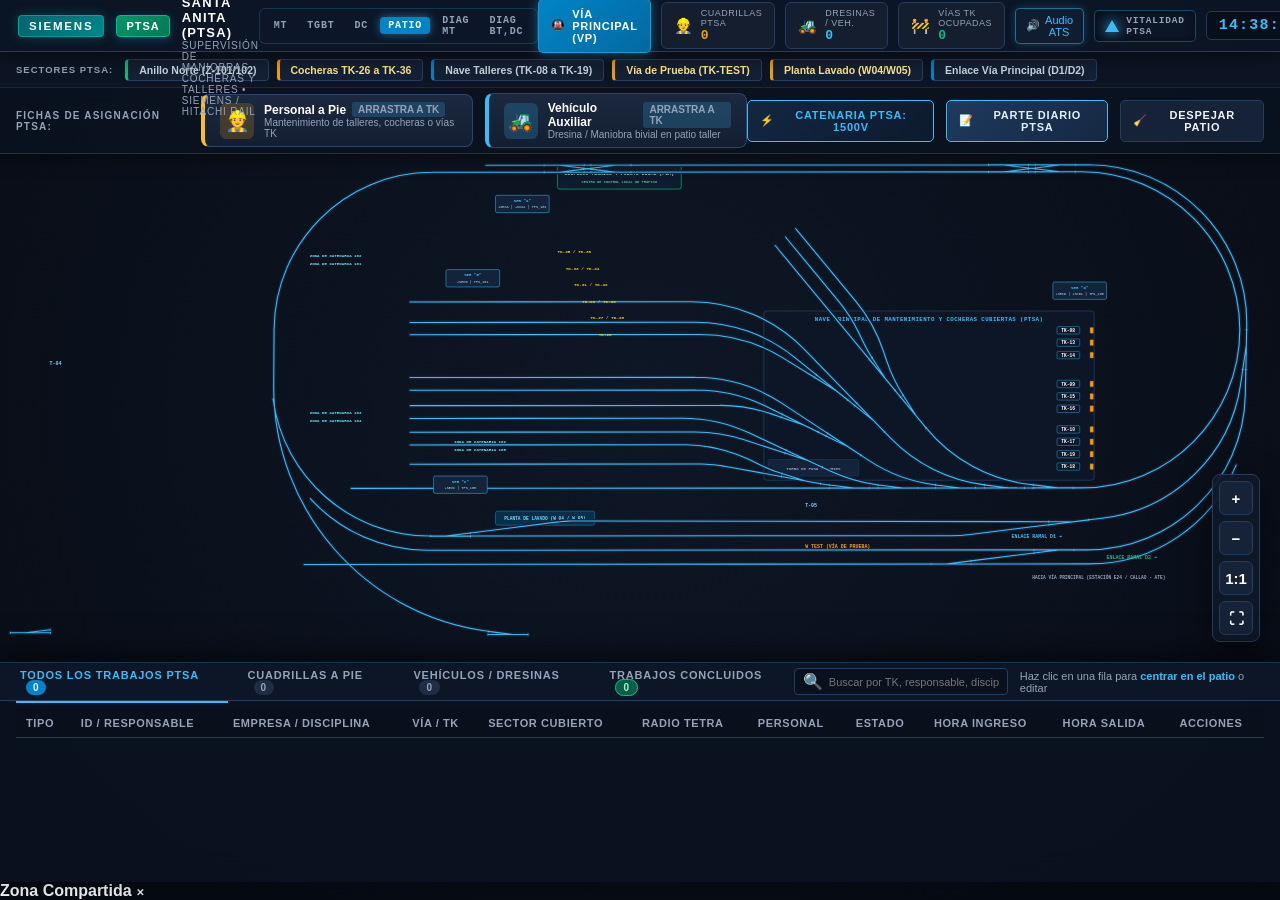
==== Simulador ATS/ptsa.html @ cb7057f7 "Subida inicial del Simulador ATS Línea 2" ====
<!DOCTYPE html>
<html lang="es">
<head>
  <meta charset="UTF-8">
  <meta name="viewport" content="width=device-width, initial-scale=1.0, maximum-scale=1.0, user-scalable=no">
  <title>SIEMENS PCO LÍNEA 2 — Patio Taller Santa Anita (PTSA) | ATS OCIR</title>
  <link rel="stylesheet" href="styles.css?v=20261111_05">
  <link rel="stylesheet" href="ptsa.css?v=20261111_01">
</head>
<body class="ptsa-body">

  <!-- ==========================================================================
       1. CABECERA SIEMENS PCO LÍNEA 2 (PATIO TALLER SANTA ANITA)
       ========================================================================== -->
  <header id="sys-header" class="ptsa-header">
    <div class="brand-section">
      <div class="siemens-brand-badge">SIEMENS</div>
      <div class="brand-badge" style="background: linear-gradient(135deg, #059669 0%, #047857 100%); border-color: #10b981;">PTSA</div>
      <div class="brand-title">
        <h1>PCO LÍNEA 2 — PATIO TALLER SANTA ANITA (PTSA)</h1>
        <span>SUPERVISIÓN DE MANIOBRAS, COCHERAS Y TALLERES • SIEMENS / HITACHI RAIL</span>
      </div>
    </div>

    <!-- Menú de Modos SCADA Siemens (MT, TGBT, DC, PATIO, DIAG) -->
    <div class="siemens-subnav">
      <span class="subnav-btn">MT</span>
      <span class="subnav-btn">TGBT</span>
      <span class="subnav-btn">DC</span>
      <span class="subnav-btn active">PATIO</span>
      <span class="subnav-btn">DIAG MT</span>
      <span class="subnav-btn">DIAG BT,DC</span>
    </div>

    <div class="header-telemetry">
      <!-- Botón de Conmutación hacia Vía Principal -->
      <a href="index.html" class="action-btn btn-switch-vp" title="Ir a la Vía Principal de Línea 2 (E20 Evitamiento ⇄ E24 Mercado Santa Anita)">
        <span>🚇</span> Vía Principal (VP)
      </a>

      <div class="telemetry-card">
        <span class="card-icon">👷</span>
        <div class="card-info">
          <label>Cuadrillas PTSA</label>
          <strong id="counter-crews" style="color:#f59e0b;">0</strong>
        </div>
      </div>

      <div class="telemetry-card">
        <span class="card-icon">🚜</span>
        <div class="card-info">
          <label>Dresinas / Veh.</label>
          <strong id="counter-vehicles" style="color:#38bdf8;">0</strong>
        </div>
      </div>

      <div class="telemetry-card">
        <span class="card-icon">🚧</span>
        <div class="card-info">
          <label>Vías TK Ocupadas</label>
          <strong id="counter-zones" style="color:#10b981;">0</strong>
        </div>
      </div>

      <button class="sound-toggle-btn sound-on" id="btn-sound-toggle" title="Activar/Silenciar efectos sonoros y tonos TETRA ATS">
        <span id="sound-icon">🔊</span> <span id="sound-text">Audio ATS</span>
      </button>

      <!-- Indicador de Vitalidad del Sistema ATS -->
      <div class="system-vitality-badge" title="Indicador de Vitalidad del Sistema ATS (Watchdog RGB activo en tiempo real)">
        <div class="rgb-triangle-beacon"></div>
        <span class="vitality-text">VITALIDAD PTSA</span>
      </div>

      <div id="clock-display">14:38:05</div>

      <!-- Usuario de Operador -->
      <div class="operator-profile-badge">
        <span>👤</span> <strong>Oper_OSCA4</strong>
      </div>
    </div>
  </header>

  <!-- ==========================================================================
       2. BARRA DE NAVEGACIÓN RÁPIDA DE VÍAS TK Y SECTORES DE PTSA
       ========================================================================== -->
  <nav id="station-quicknav" class="ptsa-quicknav">
    <span class="quicknav-title">Sectores PTSA:</span>
    <button class="nav-pill ptsa" data-x="1800" data-y="30" title="Circuito Superior Norte (Zona 101/102)">Anillo Norte (Z-101/102)</button>
    <button class="nav-pill pozo" data-x="1480" data-y="340" title="Haz Exterior Cocheras TK-26 a TK-36">Cocheras TK-26 a TK-36</button>
    <button class="nav-pill station" data-x="2250" data-y="580" title="Nave Principal de Talleres TK-08 a TK-19">Nave Talleres (TK-08 a TK-19)</button>
    <button class="nav-pill pozo" data-x="2000" data-y="940" title="Vía de Prueba (TK-TEST)">Vía de Prueba (TK-TEST)</button>
    <button class="nav-pill pozo" data-x="1400" data-y="880" title="Planta de Lavado y Foso (W 04 / W 05)">Planta Lavado (W04/W05)</button>
    <button class="nav-pill station" data-x="2700" data-y="950" title="Rampas D1 y D2 hacia Vía Principal">Enlace Vía Principal (D1/D2)</button>
  </nav>

  <!-- ==========================================================================
       3. BANDEJA DE FICHAS DE ASIGNACIÓN (DRAG & DROP A VÍAS TK)
       ========================================================================== -->
  <nav id="monopoly-toolbar" class="ptsa-toolbar">
    <div class="toolbar-group">
      <span class="toolbar-label">Fichas de Asignación PTSA:</span>

      <!-- Ficha Pegman Cuadrilla a Pie -->
      <div class="pegman-chip chip-crew" id="chip-crew" draggable="false" ondragstart="return false;" title="¡Arrastra a cualquier vía TK o sector para asignar cuadrilla!">
        <div class="pegman-icon-box">👷</div>
        <div class="pegman-text">
          <strong>Personal a Pie <span class="drag-hint-badge">Arrastra a TK</span></strong>
          <span>Mantenimiento de talleres, cocheras o vías TK</span>
        </div>
      </div>

      <!-- Ficha Pegman Vehículo Auxiliar / Dresina -->
      <div class="pegman-chip chip-vehicle" id="chip-vehicle" draggable="false" ondragstart="return false;" title="¡Arrastra a cualquier vía TK para maniobras de patio!">
        <div class="pegman-icon-box">🚜</div>
        <div class="pegman-text">
          <strong>Vehículo Auxiliar <span class="drag-hint-badge">Arrastra a TK</span></strong>
          <span>Dresina / Maniobra bivial en patio taller</span>
        </div>
      </div>
    </div>

    <div class="toolbar-group">
      <!-- Control de Tensión de Catenaria de Patio (1500V DC) -->
      <button class="action-btn btn-catenary" id="btn-catenary-panel" title="Gestión de Catenaria 1500V DC en Patio Taller (Zonas 101 a 105)">
        <span id="catenary-icon">⚡</span> <span id="catenary-status-text">Catenaria PTSA: 1500V</span>
      </button>

      <button class="action-btn btn-sheet" id="btn-open-daily-sheet" title="Generar Parte Diario oficial PTSA para firma manuscrita de SPCO y Jefe de Patio">
        <span>📝</span> Parte Diario PTSA
      </button>

      <button class="action-btn" id="btn-clear-all" title="Despejar todas las cuadrillas y vehículos en PTSA">
        <span>🧹</span> Despejar Patio
      </button>
    </div>
  </nav>

  <!-- ==========================================================================
       4. ÁREA DE VISUALIZACIÓN: PLANO ESQUEMÁTICO SVG DE PTSA (3100 x 1200)
       GEOMETRÍA EXACTA AS-BUILT DE HITACHI RAIL STS Y SCADA SIEMENS LÍNEA 2
       ========================================================================== -->
  <main id="main-viewport" class="ptsa-viewport">
    <div id="svg-pan-zoom-container">
      <svg id="ptsa-track-svg" viewBox="0 0 3100 1200" preserveAspectRatio="xMidYMid meet">
        <defs>
          <filter id="glow-cyan" x="-20%" y="-20%" width="140%" height="140%">
            <feGaussianBlur stdDeviation="3" result="blur" />
            <feComposite in="SourceGraphic" in2="blur" operator="over" />
          </filter>
          <filter id="glow-amber" x="-20%" y="-20%" width="140%" height="140%">
            <feGaussianBlur stdDeviation="4" result="blur" />
            <feComposite in="SourceGraphic" in2="blur" operator="over" />
          </filter>
          <filter id="glow-emerald" x="-20%" y="-20%" width="140%" height="140%">
            <feGaussianBlur stdDeviation="3.5" result="blur" />
            <feComposite in="SourceGraphic" in2="blur" operator="over" />
          </filter>

          <pattern id="hazard-stripes" width="10" height="10" patternUnits="userSpaceOnUse" patternTransform="rotate(45)">
            <rect width="5" height="10" fill="#facc15" />
            <rect x="5" width="5" height="10" fill="#0f172a" />
          </pattern>

          <linearGradient id="headlight-beam-east" x1="0%" y1="0%" x2="100%" y2="0%">
            <stop offset="0%" stop-color="#ffffff" stop-opacity="0.9" />
            <stop offset="25%" stop-color="#38bdf8" stop-opacity="0.5" />
            <stop offset="100%" stop-color="#38bdf8" stop-opacity="0" />
          </linearGradient>

          <linearGradient id="headlight-beam-west" x1="100%" y1="0%" x2="0%" y2="0%">
            <stop offset="0%" stop-color="#ffffff" stop-opacity="0.9" />
            <stop offset="25%" stop-color="#38bdf8" stop-opacity="0.5" />
            <stop offset="100%" stop-color="#38bdf8" stop-opacity="0" />
          </linearGradient>

          <linearGradient id="veh-glass-polar" x1="0%" y1="0%" x2="100%" y2="100%">
            <stop offset="0%" stop-color="#0284c7" stop-opacity="0.9" />
            <stop offset="40%" stop-color="#38bdf8" stop-opacity="0.8" />
            <stop offset="45%" stop-color="#ffffff" stop-opacity="0.9" />
            <stop offset="55%" stop-color="#0369a1" stop-opacity="0.9" />
            <stop offset="100%" stop-color="#082f49" stop-opacity="0.95" />
          </linearGradient>

          <!-- Filtro de Rayo / Catenaria 1500V DC -->
          <filter id="lightning-arc-glow" x="-50%" y="-150%" width="200%" height="400%">
            <feGaussianBlur in="SourceGraphic" stdDeviation="2" result="blur1" />
            <feGaussianBlur in="SourceGraphic" stdDeviation="5" result="blur2" />
            <feMerge>
              <feMergeNode in="blur2" />
              <feMergeNode in="blur1" />
              <feMergeNode in="SourceGraphic" />
            </feMerge>
          </filter>
        </defs>

        <!-- Fondo Cuadrícula Industrial Siemens -->
        <g id="grid-background" opacity="0.12">
          <line x1="0" y1="200" x2="3100" y2="200" stroke="#334460" stroke-dasharray="4 8" />
          <line x1="0" y1="400" x2="3100" y2="400" stroke="#334460" stroke-dasharray="4 8" />
          <line x1="0" y1="600" x2="3100" y2="600" stroke="#334460" stroke-dasharray="4 8" />
          <line x1="0" y1="800" x2="3100" y2="800" stroke="#334460" stroke-dasharray="4 8" />
          <line x1="0" y1="1000" x2="3100" y2="1000" stroke="#334460" stroke-dasharray="4 8" />
        </g>

        <!-- =====================================================================
             EDIFICIOS Y ESTRUCTURAS CIVILES DEL PATIO TALLER (SIEMENS & HITACHI RAIL)
             ===================================================================== -->
        <g id="buildings-layer">
          <!-- Nave Principal de Talleres y Cocheras Cubiertas (TK-08 a TK-19) -->
          <rect x="1850" y="380" width="800" height="410" fill="#0c1626" stroke="#1e3452" stroke-width="2.5" rx="8" />
          <text x="2250" y="405" fill="#38bdf8" font-size="14" font-weight="900" font-family="monospace" letter-spacing="1px" text-anchor="middle">
            NAVE PRINCIPAL DE MANTENIMIENTO Y COCHERAS CUBIERTAS (PTSA)
          </text>
          <!-- Taller de Bogies y Torno Subterráneo -->
          <rect x="1860" y="740" width="220" height="40" fill="#13233a" stroke="#253f63" stroke-width="1.2" rx="4" />
          <text x="1970" y="765" fill="#94a3b8" font-size="10" font-family="monospace" font-weight="bold" text-anchor="middle">
            TORNO DE FOSO / BOGIES
          </text>

          <!-- Planta de Lavado y Desinfección Exterior (W 04 / W 05) -->
          <rect x="1200" y="865" width="240" height="34" fill="#082f49" stroke="#0284c7" stroke-width="1.5" rx="5" />
          <text x="1320" y="886" fill="#7dd3fc" font-size="11" font-weight="800" font-family="monospace" text-anchor="middle">
            PLANTA DE LAVADO (W 04 / W 05)
          </text>

          <!-- Edificio Administrativo y Puesto Local de Mando (PLM PTSA) -->
          <rect x="1350" y="25" width="300" height="60" fill="#0f1c30" stroke="#059669" stroke-width="2" rx="6" />
          <text x="1500" y="52" fill="#a7f3d0" font-size="12" font-weight="900" font-family="monospace" text-anchor="middle">
            EDIFICIO TÉCNICO Y PUESTO LOCAL (PLM)
          </text>
          <text x="1500" y="70" fill="#6ee7b7" font-size="9" font-family="monospace" text-anchor="middle">
            CENTRO DE CONTROL LOCAL DE TRÁFICO
          </text>
        </g>

        <!-- Capa de Franjas y Selección de Trabajos en PTSA -->
        <g id="work-span-layer"></g>
        <g id="drag-selection-layer"></g>
        <g id="ripples-layer"></g>

        <!-- Capa de Hitboxes de Vías TK y Tramos -->
        <g id="track-zones-layer"></g>

        <!-- Capa Interactiva de Catenaria 1500V DC de Patio Taller -->
        <g id="catenary-layer"></g>

        <!-- =====================================================================
             TRAZADO VECTORIAL EXACTO DE VÍAS DE PTSA (277 SUBPATHS DE HITACHI RAIL STS)
             ===================================================================== -->
        <g id="infrastructure-layer">
          <!-- Vías en balasto (Base oscura) -->
          <path d="M 1176.7 27.3 L 2636.6 26.3 M 2636.6 26.2 C 2739.6 26.1, 2838.2 67.5, 2910.2 141.0 C 2982.3 214.6, 3021.7 314.0, 3019.5 416.9 M 3019.5 416.9 L 3019.3 425.6 M 2008.5 801.7 C 2001.4 800.8, 1994.4 799.7, 1987.5 798.5 M 1987.5 798.5 L 1758.3 756.9 L 1748.6 755.3 L 1738.9 753.9 L 1729.1 752.8 L 1719.3 751.9 L 1709.5 751.3 L 1699.7 750.9 L 1689.8 750.8 L 993.4 751.3 M 1893.9 773.9 C 1875.4 768.2, 1857.4 761.0, 1840.0 752.5 M 1840.0 752.5 L 1820.7 743.0 L 1811.9 738.9 L 1803.1 734.9 L 1794.1 731.3 L 1785.1 727.8 L 1775.9 724.5 L 1766.7 721.5 L 1757.4 718.7 L 1748.1 716.2 L 1738.7 713.9 L 1729.2 711.8 L 1719.7 710.0 L 1710.1 708.5 L 1700.5 707.1 L 1690.9 706.0 L 1681.2 705.2 L 1671.6 704.6 L 1661.9 704.2 L 1652.2 704.1 L 993.3 704.6 M 1901.0 724.4 L 1802.4 692.2 M 1683.2 673.2 C 1723.7 673.2, 1764.0 679.6, 1802.5 692.2 M 1683.2 673.2 L 993.3 673.7 M 2126.7 801.5 C 2086.4 796.5, 2047.3 785.2, 2010.6 767.9 M 2010.6 767.9 L 1816.5 676.4 M 1653.1 639.8 C 1709.6 639.8, 1765.5 652.3, 1816.6 676.4 M 1653.0 639.9 L 993.3 640.4 M 1891.6 637.5 L 1869.9 630.0 M 1744.6 608.9 C 1787.3 608.9, 1829.7 616.0, 1870.0 630.0 M 1744.5 609.0 L 993.3 609.5 M 2000.5 682.8 L 1854.9 611.1 M 1685.6 571.7 C 1744.4 571.7, 1802.3 585.2, 1855.0 611.1 M 1685.6 571.8 L 993.3 572.3 M 2266.2 801.5 C 2207.9 794.2, 2152.1 773.7, 2103.0 741.4 M 2103.0 741.4 L 1894.1 603.9 M 1683.5 540.9 C 1758.4 540.9, 1831.6 562.8, 1894.1 603.9 M 1683.5 541.0 L 993.2 541.5 M 1973.1 541.2 L 1896.0 493.8 M 1695.4 437.1 C 1766.3 437.0, 1835.7 456.7, 1896.1 493.8 M 1695.3 437.1 L 993.2 437.6 M 2069.7 609.0 L 1922.9 491.4 M 1683.4 407.3 C 1770.4 407.3, 1855.0 436.9, 1922.9 491.4 M 1683.3 407.4 L 993.2 407.9 M 2384.4 801.4 C 2297.9 790.6, 2217.7 750.7, 2157.1 688.2 M 2157.0 688.3 L 1948.7 473.9 M 1674.0 357.8 C 1777.5 357.8, 1876.6 399.6, 1948.8 473.9 M 1674.0 357.9 L 993.1 358.4 M 2502.5 801.3 L 2491.1 799.8 M 2491.1 799.9 C 2394.2 787.8, 2305.6 739.2, 2243.4 663.9 M 2243.4 664.0 L 1877.5 221.6 M 2111.9 493.3 C 2103.7 480.5, 2096.3 467.1, 2089.7 453.3 M 2089.7 453.3 L 2080.5 434.1 M 2030.4 355.6 C 2050.3 379.6, 2067.1 406.0, 2080.6 434.1 M 2030.3 355.6 L 1902.4 201.0 M 2187.2 584.4 C 2170.4 557.9, 2156.8 529.3, 2146.9 499.4 M 2146.9 499.5 L 2140.2 479.3 M 2071.9 355.8 C 2102.2 392.4, 2125.3 434.3, 2140.2 479.3 M 2071.8 355.8 L 1927.0 180.6 M 3009.9 521.9 L 3004.7 557.1 M 3004.8 557.2 C 2979.8 727.7, 2844.0 860.5, 2672.9 881.6 M 2672.9 881.6 L 2349.5 921.5 M 2349.5 921.5 C 2334.0 923.4, 2318.5 924.4, 2302.9 924.4 M 2302.9 924.4 L 1040.9 925.3 M 1040.9 925.3 C 849.0 925.4, 686.7 783.5, 661.3 593.3 M 661.3 593.4 L 661.2 592.8 M 2993.9 753.4 C 2935.5 897.9, 2795.2 992.6, 2639.4 992.7 M 2639.4 992.7 L 736.6 994.1 M 1414.4 36.7 L 1431.6 34.5 M 1414.4 34.5 L 1431.6 36.7 M 2490.5 33.8 L 2507.7 35.9 M 2490.5 35.9 L 2507.7 33.8 M 2504.5 966.2 L 2351.7 985.5 M 2540.1 890.5 L 1395.3 888.7 L 1385.6 888.8 L 1376.0 889.1 L 1366.2 889.7 L 1356.6 890.6 L 1347.0 891.6 L 1139.1 917.8 M 3019.3 425.6 L 3016.0 584.0 M 3016.0 584.0 C 3011.7 792.1, 2841.8 958.6, 2633.7 958.7 M 2633.7 958.7 L 1035.0 959.9 M 1035.0 959.9 C 927.2 959.9, 824.3 914.5, 751.7 834.7 M 2599.0 808.7 L 850.4 809.9 M 3019.3 425.6 L 3017.3 522.5 M 3016.0 522.5 L 3018.6 522.6 M 3018.0 425.6 L 3020.6 425.6 M 3018.5 462.6 L 3009.9 521.9 M 3008.6 521.7 L 3011.1 522.1 M 1182.3 1155.9 C 883.9 1117.6, 661.0 862.5, 662.9 561.6 M 662.9 561.7 L 663.8 424.7 M 663.8 424.6 C 665.1 214.3, 835.9 44.5, 1046.2 44.4 M 1046.1 44.4 L 2619.7 43.2 M 2619.8 43.2 C 2831.1 43.0, 3002.6 214.3, 3002.7 425.6 M 3002.7 425.6 C 3002.9 637.0, 2831.7 808.5, 2620.3 808.6 M 2620.2 808.6 L 2599.0 808.7 M 1176.7 27.3 L 2636.6 26.3 M 2636.6 26.2 C 2739.6 26.1, 2838.2 67.5, 2910.2 141.0 C 2982.3 214.6, 3021.7 314.0, 3019.5 416.9 M 3019.5 416.9 L 3019.3 425.6 M 2008.5 801.7 C 2001.4 800.8, 1994.4 799.7, 1987.5 798.5 M 1987.5 798.5 L 1758.3 756.9 L 1748.6 755.3 L 1738.9 753.9 L 1729.1 752.8 L 1719.3 751.9 L 1709.5 751.3 L 1699.7 750.9 L 1689.8 750.8 L 993.4 751.3 M 1893.9 773.9 C 1875.4 768.2, 1857.4 761.0, 1840.0 752.5 M 1840.0 752.5 L 1820.7 743.0 L 1811.9 738.9 L 1803.1 734.9 L 1794.1 731.3 L 1785.1 727.8 L 1775.9 724.5 L 1766.7 721.5 L 1757.4 718.7 L 1748.1 716.2 L 1738.7 713.9 L 1729.2 711.8 L 1719.7 710.0 L 1710.1 708.5 L 1700.5 707.1 L 1690.9 706.0 L 1681.2 705.2 L 1671.6 704.6 L 1661.9 704.2 L 1652.2 704.1 L 993.3 704.6 M 1901.0 724.4 L 1802.4 692.2 M 1683.2 673.2 C 1723.7 673.2, 1764.0 679.6, 1802.5 692.2 M 1683.2 673.2 L 993.3 673.7 M 2126.7 801.5 C 2086.4 796.5, 2047.3 785.2, 2010.6 767.9 M 2010.6 767.9 L 1816.5 676.4 M 1653.1 639.8 C 1709.6 639.8, 1765.5 652.3, 1816.6 676.4 M 1653.0 639.9 L 993.3 640.4 M 1891.6 637.5 L 1869.9 630.0 M 1744.6 608.9 C 1787.3 608.9, 1829.7 616.0, 1870.0 630.0 M 1744.5 609.0 L 993.3 609.5 M 2000.5 682.8 L 1854.9 611.1 M 1685.6 571.7 C 1744.4 571.7, 1802.3 585.2, 1855.0 611.1 M 1685.6 571.8 L 993.3 572.3 M 2266.2 801.5 C 2207.9 794.2, 2152.1 773.7, 2103.0 741.4 M 2103.0 741.4 L 1894.1 603.9 M 1683.5 540.9 C 1758.4 540.9, 1831.6 562.8, 1894.1 603.9 M 1683.5 541.0 L 993.2 541.5 M 1973.1 541.2 L 1896.0 493.8 M 1695.4 437.1 C 1766.3 437.0, 1835.7 456.7, 1896.1 493.8 M 1695.3 437.1 L 993.2 437.6 M 2069.7 609.0 L 1922.9 491.4 M 1683.4 407.3 C 1770.4 407.3, 1855.0 436.9, 1922.9 491.4 M 1683.3 407.4 L 993.2 407.9 M 2384.4 801.4 C 2297.9 790.6, 2217.7 750.7, 2157.1 688.2 M 2157.0 688.3 L 1948.7 473.9 M 1674.0 357.8 C 1777.5 357.8, 1876.6 399.6, 1948.8 473.9 M 1674.0 357.9 L 993.1 358.4 M 2502.5 801.3 L 2491.1 799.8 M 2491.1 799.9 C 2394.2 787.8, 2305.6 739.2, 2243.4 663.9 M 2243.4 664.0 L 1877.5 221.6 M 2111.9 493.3 C 2103.7 480.5, 2096.3 467.1, 2089.7 453.3 M 2089.7 453.3 L 2080.5 434.1 M 2030.4 355.6 C 2050.3 379.6, 2067.1 406.0, 2080.6 434.1 M 2030.3 355.6 L 1902.4 201.0 M 2187.2 584.4 C 2170.4 557.9, 2156.8 529.3, 2146.9 499.4 M 2146.9 499.5 L 2140.2 479.3 M 2071.9 355.8 C 2102.2 392.4, 2125.3 434.3, 2140.2 479.3 M 2071.8 355.8 L 1927.0 180.6 M 3009.9 521.9 L 3004.7 557.1 M 3004.8 557.2 C 2979.8 727.7, 2844.0 860.5, 2672.9 881.6 M 2672.9 881.6 L 2349.5 921.5 M 2349.5 921.5 C 2334.0 923.4, 2318.5 924.4, 2302.9 924.4 M 2302.9 924.4 L 1040.9 925.3 M 1040.9 925.3 C 849.0 925.4, 686.7 783.5, 661.3 593.3 M 661.3 593.4 L 661.2 592.8 M 2993.9 753.4 C 2935.5 897.9, 2795.2 992.6, 2639.4 992.7 M 2639.4 992.7 L 736.6 994.1 M 1414.4 36.7 L 1431.6 34.5 M 1414.4 34.5 L 1431.6 36.7 M 2490.5 33.8 L 2507.7 35.9 M 2490.5 35.9 L 2507.7 33.8 M 2504.5 966.2 L 2351.7 985.5 M 2540.1 890.5 L 1395.3 888.7 L 1385.6 888.8 L 1376.0 889.1 L 1366.2 889.7 L 1356.6 890.6 L 1347.0 891.6 L 1139.1 917.8 M 3019.3 425.6 L 3016.0 584.0 M 3016.0 584.0 C 3011.7 792.1, 2841.8 958.6, 2633.7 958.7 M 2633.7 958.7 L 1035.0 959.9 M 1035.0 959.9 C 927.2 959.9, 824.3 914.5, 751.7 834.7 M 2599.0 808.7 L 850.4 809.9 M 1317.9 44.2 L 1414.8 44.1 M 1414.8 42.9 L 1414.8 45.4 M 1317.9 42.9 L 1317.9 45.5 M 1354.9 44.2 L 1414.4 36.7 M 1414.2 35.4 L 1414.5 38.0 M 2394.0 43.4 L 2490.9 43.4 M 2490.9 42.1 L 2490.9 44.6 M 2394.0 42.2 L 2394.0 44.7 M 2431.1 43.4 L 2490.5 35.9 M 2490.3 34.7 L 2490.6 37.2 M 2255.2 993.0 L 2352.2 992.9 M 2352.2 991.6 L 2352.2 994.2 M 2255.2 991.7 L 2255.2 994.2 M 2292.3 992.9 L 2351.7 985.5 M 2351.5 984.2 L 2351.8 986.7 M 2601.0 958.7 L 2504.1 958.8 M 2504.1 960.1 L 2504.1 957.5 M 2601.0 960.0 L 2601.0 957.5 M 2564.0 958.8 L 2504.5 966.2 M 2504.7 967.5 L 2504.4 965.0 M 2599.0 808.7 L 2502.0 808.7 M 2502.0 807.5 L 2502.0 810.0 M 2599.0 807.3 L 2599.0 809.9 M 2561.9 808.7 L 2502.5 801.3 M 2502.7 800.0 L 2502.3 802.5 M 2480.8 808.7 L 2383.8 808.8 M 2383.8 807.5 L 2383.8 810.1 M 2480.8 807.5 L 2480.8 810.0 M 2443.7 808.8 L 2384.3 801.4 M 2384.5 800.1 L 2384.1 802.7 M 2362.6 808.8 L 2265.7 808.9 M 2265.6 807.6 L 2265.7 810.2 M 2362.6 807.5 L 2362.6 810.1 M 2325.5 808.8 L 2266.1 801.5 M 2266.3 800.2 L 2265.9 802.7 M 2223.2 808.9 L 2126.2 809.0 M 2126.2 807.7 L 2126.2 810.3 M 2223.2 807.6 L 2223.2 810.2 M 2186.1 809.0 L 2126.7 801.6 M 2126.8 800.3 L 2126.5 802.8 M 2105.0 809.0 L 2008.0 809.1 M 2008.0 807.8 L 2008.0 810.3 M 2105.0 807.7 L 2105.0 810.3 M 2067.9 809.0 L 2008.5 801.6 M 2008.6 800.4 L 2008.3 802.9 M 1987.5 798.5 L 1892.1 781.2 M 1892.3 779.9 L 1891.8 782.4 M 1987.7 797.2 L 1987.2 799.7 M 1951.0 791.9 L 1893.8 773.9 M 1894.2 772.7 L 1893.5 775.2 M 2167.7 572.5 L 2105.9 497.8 M 2106.9 497.0 L 2105.0 498.6 M 2168.7 571.7 L 2166.7 573.3 M 2144.1 543.9 L 2111.9 493.4 M 2113.0 492.7 L 2110.8 494.1 M 2243.0 663.6 L 2181.2 588.9 M 2182.2 588.0 L 2180.3 589.7 M 2244.0 662.7 L 2242.0 664.4 M 2219.4 635.0 L 2187.3 584.5 M 2188.4 583.8 L 2186.2 585.2 M 2604.2 43.3 L 2507.3 43.4 M 2507.3 42.1 L 2507.3 44.6 M 2604.2 42.0 L 2604.2 44.6 M 2567.1 43.3 L 2507.7 35.9 M 2507.9 34.7 L 2507.6 37.2 M 1528.1 44.1 L 1431.1 44.1 M 1431.1 42.9 L 1431.1 45.4 M 1528.1 42.8 L 1528.1 45.3 M 1491.0 44.1 L 1431.6 36.7 M 1431.8 35.4 L 1431.4 38.0 M 2053.1 595.7 L 1977.4 535.1 M 1976.6 536.1 L 1978.2 534.2 M 2052.3 596.7 L 2053.9 594.7 M 2024.1 572.6 L 1973.1 541.2 M 1972.5 542.3 L 1973.8 540.1 M 2142.2 673.1 L 2074.7 603.5 M 2073.8 604.4 L 2075.6 602.6 M 2141.3 673.9 L 2143.1 672.2 M 2116.4 646.5 L 2069.7 609.0 M 2068.9 610.0 L 2070.5 608.0 M 1981.4 673.5 L 1894.4 630.6 M 1893.9 631.8 L 1895.0 629.5 M 1980.9 674.6 L 1982.0 672.3 M 1948.2 657.1 L 1891.6 637.5 M 1891.2 638.7 L 1892.0 636.3 M 2085.2 729.7 L 2004.2 676.4 M 2003.5 677.4 L 2004.9 675.3 M 2084.4 730.7 L 2085.9 728.6 M 2054.2 709.3 L 2000.5 682.8 M 1999.9 684.0 L 2001.0 681.7 M 1991.4 758.9 L 1903.7 717.5 M 1903.2 718.7 L 1904.3 716.4 M 1990.9 760.0 L 1992.0 757.7 M 1957.9 743.1 L 1901.0 724.4 M 1900.6 725.7 L 1901.4 723.2 M 25.0 1159.4 L 122.0 1159.7 M 122.0 1158.5 L 122.0 1161.0 M 25.0 1158.2 L 25.0 1160.7 M 62.1 1159.5 L 121.5 1152.3 M 121.4 1151.1 L 121.7 1153.6 M 2636.8 886.1 L 2540.6 897.9 M 2540.4 896.7 L 2540.7 899.2 M 2636.6 884.8 L 2637.0 887.3 M 2600.0 890.6 L 2540.1 890.5 M 2540.1 889.2 L 2540.1 891.8 M 1278.8 1163.6 L 1181.8 1163.6 M 1181.8 1162.4 L 1181.8 1164.9 M 1278.8 1162.3 L 1278.8 1164.8 M 1241.7 1163.6 L 1182.3 1156.2 M 1182.4 1154.9 L 1182.1 1157.4 M 1042.6 925.2 L 1139.5 925.5 M 1139.5 924.2 L 1139.5 926.7 M 1042.6 923.9 L 1042.6 926.4 M 1079.6 925.3 L 1139.1 918.0 M 1139.0 916.8 L 1139.3 919.3 M 2394.0 26.4 L 2490.9 26.4 M 2490.9 27.6 L 2490.9 25.1 M 2394.0 27.7 L 2394.0 25.1 M 2431.1 26.4 L 2490.5 33.8 M 2490.3 35.0 L 2490.6 32.5 M 2604.2 26.3 L 2507.3 26.3 M 2507.3 27.6 L 2507.3 25.1 M 2604.2 27.5 L 2604.2 25.0 M 2567.1 26.3 L 2507.7 33.8 M 2507.9 35.0 L 2507.6 32.5 M 1317.9 27.2 L 1414.8 27.2 M 1414.8 28.4 L 1414.8 25.8 M 1317.9 28.5 L 1317.8 26.0 M 1354.9 27.2 L 1414.4 34.5 M 1414.2 35.8 L 1414.5 33.3 M 1528.1 27.0 L 1431.1 27.1 M 1431.1 28.4 L 1431.1 25.8 M 1528.1 28.3 L 1528.1 25.8 M 1491.0 27.1 L 1431.6 34.5 M 1431.8 35.8 L 1431.4 33.3" fill="none" stroke="#162238" stroke-width="9" stroke-linecap="round" stroke-linejoin="round" />
          <!-- Riel de rodadura iluminado (Acero / Azul técnico ATS) -->
          <path d="M 1176.7 27.3 L 2636.6 26.3 M 2636.6 26.2 C 2739.6 26.1, 2838.2 67.5, 2910.2 141.0 C 2982.3 214.6, 3021.7 314.0, 3019.5 416.9 M 3019.5 416.9 L 3019.3 425.6 M 2008.5 801.7 C 2001.4 800.8, 1994.4 799.7, 1987.5 798.5 M 1987.5 798.5 L 1758.3 756.9 L 1748.6 755.3 L 1738.9 753.9 L 1729.1 752.8 L 1719.3 751.9 L 1709.5 751.3 L 1699.7 750.9 L 1689.8 750.8 L 993.4 751.3 M 1893.9 773.9 C 1875.4 768.2, 1857.4 761.0, 1840.0 752.5 M 1840.0 752.5 L 1820.7 743.0 L 1811.9 738.9 L 1803.1 734.9 L 1794.1 731.3 L 1785.1 727.8 L 1775.9 724.5 L 1766.7 721.5 L 1757.4 718.7 L 1748.1 716.2 L 1738.7 713.9 L 1729.2 711.8 L 1719.7 710.0 L 1710.1 708.5 L 1700.5 707.1 L 1690.9 706.0 L 1681.2 705.2 L 1671.6 704.6 L 1661.9 704.2 L 1652.2 704.1 L 993.3 704.6 M 1901.0 724.4 L 1802.4 692.2 M 1683.2 673.2 C 1723.7 673.2, 1764.0 679.6, 1802.5 692.2 M 1683.2 673.2 L 993.3 673.7 M 2126.7 801.5 C 2086.4 796.5, 2047.3 785.2, 2010.6 767.9 M 2010.6 767.9 L 1816.5 676.4 M 1653.1 639.8 C 1709.6 639.8, 1765.5 652.3, 1816.6 676.4 M 1653.0 639.9 L 993.3 640.4 M 1891.6 637.5 L 1869.9 630.0 M 1744.6 608.9 C 1787.3 608.9, 1829.7 616.0, 1870.0 630.0 M 1744.5 609.0 L 993.3 609.5 M 2000.5 682.8 L 1854.9 611.1 M 1685.6 571.7 C 1744.4 571.7, 1802.3 585.2, 1855.0 611.1 M 1685.6 571.8 L 993.3 572.3 M 2266.2 801.5 C 2207.9 794.2, 2152.1 773.7, 2103.0 741.4 M 2103.0 741.4 L 1894.1 603.9 M 1683.5 540.9 C 1758.4 540.9, 1831.6 562.8, 1894.1 603.9 M 1683.5 541.0 L 993.2 541.5 M 1973.1 541.2 L 1896.0 493.8 M 1695.4 437.1 C 1766.3 437.0, 1835.7 456.7, 1896.1 493.8 M 1695.3 437.1 L 993.2 437.6 M 2069.7 609.0 L 1922.9 491.4 M 1683.4 407.3 C 1770.4 407.3, 1855.0 436.9, 1922.9 491.4 M 1683.3 407.4 L 993.2 407.9 M 2384.4 801.4 C 2297.9 790.6, 2217.7 750.7, 2157.1 688.2 M 2157.0 688.3 L 1948.7 473.9 M 1674.0 357.8 C 1777.5 357.8, 1876.6 399.6, 1948.8 473.9 M 1674.0 357.9 L 993.1 358.4 M 2502.5 801.3 L 2491.1 799.8 M 2491.1 799.9 C 2394.2 787.8, 2305.6 739.2, 2243.4 663.9 M 2243.4 664.0 L 1877.5 221.6 M 2111.9 493.3 C 2103.7 480.5, 2096.3 467.1, 2089.7 453.3 M 2089.7 453.3 L 2080.5 434.1 M 2030.4 355.6 C 2050.3 379.6, 2067.1 406.0, 2080.6 434.1 M 2030.3 355.6 L 1902.4 201.0 M 2187.2 584.4 C 2170.4 557.9, 2156.8 529.3, 2146.9 499.4 M 2146.9 499.5 L 2140.2 479.3 M 2071.9 355.8 C 2102.2 392.4, 2125.3 434.3, 2140.2 479.3 M 2071.8 355.8 L 1927.0 180.6 M 3009.9 521.9 L 3004.7 557.1 M 3004.8 557.2 C 2979.8 727.7, 2844.0 860.5, 2672.9 881.6 M 2672.9 881.6 L 2349.5 921.5 M 2349.5 921.5 C 2334.0 923.4, 2318.5 924.4, 2302.9 924.4 M 2302.9 924.4 L 1040.9 925.3 M 1040.9 925.3 C 849.0 925.4, 686.7 783.5, 661.3 593.3 M 661.3 593.4 L 661.2 592.8 M 2993.9 753.4 C 2935.5 897.9, 2795.2 992.6, 2639.4 992.7 M 2639.4 992.7 L 736.6 994.1 M 1414.4 36.7 L 1431.6 34.5 M 1414.4 34.5 L 1431.6 36.7 M 2490.5 33.8 L 2507.7 35.9 M 2490.5 35.9 L 2507.7 33.8 M 2504.5 966.2 L 2351.7 985.5 M 2540.1 890.5 L 1395.3 888.7 L 1385.6 888.8 L 1376.0 889.1 L 1366.2 889.7 L 1356.6 890.6 L 1347.0 891.6 L 1139.1 917.8 M 3019.3 425.6 L 3016.0 584.0 M 3016.0 584.0 C 3011.7 792.1, 2841.8 958.6, 2633.7 958.7 M 2633.7 958.7 L 1035.0 959.9 M 1035.0 959.9 C 927.2 959.9, 824.3 914.5, 751.7 834.7 M 2599.0 808.7 L 850.4 809.9 M 3019.3 425.6 L 3017.3 522.5 M 3016.0 522.5 L 3018.6 522.6 M 3018.0 425.6 L 3020.6 425.6 M 3018.5 462.6 L 3009.9 521.9 M 3008.6 521.7 L 3011.1 522.1 M 1182.3 1155.9 C 883.9 1117.6, 661.0 862.5, 662.9 561.6 M 662.9 561.7 L 663.8 424.7 M 663.8 424.6 C 665.1 214.3, 835.9 44.5, 1046.2 44.4 M 1046.1 44.4 L 2619.7 43.2 M 2619.8 43.2 C 2831.1 43.0, 3002.6 214.3, 3002.7 425.6 M 3002.7 425.6 C 3002.9 637.0, 2831.7 808.5, 2620.3 808.6 M 2620.2 808.6 L 2599.0 808.7 M 1176.7 27.3 L 2636.6 26.3 M 2636.6 26.2 C 2739.6 26.1, 2838.2 67.5, 2910.2 141.0 C 2982.3 214.6, 3021.7 314.0, 3019.5 416.9 M 3019.5 416.9 L 3019.3 425.6 M 2008.5 801.7 C 2001.4 800.8, 1994.4 799.7, 1987.5 798.5 M 1987.5 798.5 L 1758.3 756.9 L 1748.6 755.3 L 1738.9 753.9 L 1729.1 752.8 L 1719.3 751.9 L 1709.5 751.3 L 1699.7 750.9 L 1689.8 750.8 L 993.4 751.3 M 1893.9 773.9 C 1875.4 768.2, 1857.4 761.0, 1840.0 752.5 M 1840.0 752.5 L 1820.7 743.0 L 1811.9 738.9 L 1803.1 734.9 L 1794.1 731.3 L 1785.1 727.8 L 1775.9 724.5 L 1766.7 721.5 L 1757.4 718.7 L 1748.1 716.2 L 1738.7 713.9 L 1729.2 711.8 L 1719.7 710.0 L 1710.1 708.5 L 1700.5 707.1 L 1690.9 706.0 L 1681.2 705.2 L 1671.6 704.6 L 1661.9 704.2 L 1652.2 704.1 L 993.3 704.6 M 1901.0 724.4 L 1802.4 692.2 M 1683.2 673.2 C 1723.7 673.2, 1764.0 679.6, 1802.5 692.2 M 1683.2 673.2 L 993.3 673.7 M 2126.7 801.5 C 2086.4 796.5, 2047.3 785.2, 2010.6 767.9 M 2010.6 767.9 L 1816.5 676.4 M 1653.1 639.8 C 1709.6 639.8, 1765.5 652.3, 1816.6 676.4 M 1653.0 639.9 L 993.3 640.4 M 1891.6 637.5 L 1869.9 630.0 M 1744.6 608.9 C 1787.3 608.9, 1829.7 616.0, 1870.0 630.0 M 1744.5 609.0 L 993.3 609.5 M 2000.5 682.8 L 1854.9 611.1 M 1685.6 571.7 C 1744.4 571.7, 1802.3 585.2, 1855.0 611.1 M 1685.6 571.8 L 993.3 572.3 M 2266.2 801.5 C 2207.9 794.2, 2152.1 773.7, 2103.0 741.4 M 2103.0 741.4 L 1894.1 603.9 M 1683.5 540.9 C 1758.4 540.9, 1831.6 562.8, 1894.1 603.9 M 1683.5 541.0 L 993.2 541.5 M 1973.1 541.2 L 1896.0 493.8 M 1695.4 437.1 C 1766.3 437.0, 1835.7 456.7, 1896.1 493.8 M 1695.3 437.1 L 993.2 437.6 M 2069.7 609.0 L 1922.9 491.4 M 1683.4 407.3 C 1770.4 407.3, 1855.0 436.9, 1922.9 491.4 M 1683.3 407.4 L 993.2 407.9 M 2384.4 801.4 C 2297.9 790.6, 2217.7 750.7, 2157.1 688.2 M 2157.0 688.3 L 1948.7 473.9 M 1674.0 357.8 C 1777.5 357.8, 1876.6 399.6, 1948.8 473.9 M 1674.0 357.9 L 993.1 358.4 M 2502.5 801.3 L 2491.1 799.8 M 2491.1 799.9 C 2394.2 787.8, 2305.6 739.2, 2243.4 663.9 M 2243.4 664.0 L 1877.5 221.6 M 2111.9 493.3 C 2103.7 480.5, 2096.3 467.1, 2089.7 453.3 M 2089.7 453.3 L 2080.5 434.1 M 2030.4 355.6 C 2050.3 379.6, 2067.1 406.0, 2080.6 434.1 M 2030.3 355.6 L 1902.4 201.0 M 2187.2 584.4 C 2170.4 557.9, 2156.8 529.3, 2146.9 499.4 M 2146.9 499.5 L 2140.2 479.3 M 2071.9 355.8 C 2102.2 392.4, 2125.3 434.3, 2140.2 479.3 M 2071.8 355.8 L 1927.0 180.6 M 3009.9 521.9 L 3004.7 557.1 M 3004.8 557.2 C 2979.8 727.7, 2844.0 860.5, 2672.9 881.6 M 2672.9 881.6 L 2349.5 921.5 M 2349.5 921.5 C 2334.0 923.4, 2318.5 924.4, 2302.9 924.4 M 2302.9 924.4 L 1040.9 925.3 M 1040.9 925.3 C 849.0 925.4, 686.7 783.5, 661.3 593.3 M 661.3 593.4 L 661.2 592.8 M 2993.9 753.4 C 2935.5 897.9, 2795.2 992.6, 2639.4 992.7 M 2639.4 992.7 L 736.6 994.1 M 1414.4 36.7 L 1431.6 34.5 M 1414.4 34.5 L 1431.6 36.7 M 2490.5 33.8 L 2507.7 35.9 M 2490.5 35.9 L 2507.7 33.8 M 2504.5 966.2 L 2351.7 985.5 M 2540.1 890.5 L 1395.3 888.7 L 1385.6 888.8 L 1376.0 889.1 L 1366.2 889.7 L 1356.6 890.6 L 1347.0 891.6 L 1139.1 917.8 M 3019.3 425.6 L 3016.0 584.0 M 3016.0 584.0 C 3011.7 792.1, 2841.8 958.6, 2633.7 958.7 M 2633.7 958.7 L 1035.0 959.9 M 1035.0 959.9 C 927.2 959.9, 824.3 914.5, 751.7 834.7 M 2599.0 808.7 L 850.4 809.9 M 1317.9 44.2 L 1414.8 44.1 M 1414.8 42.9 L 1414.8 45.4 M 1317.9 42.9 L 1317.9 45.5 M 1354.9 44.2 L 1414.4 36.7 M 1414.2 35.4 L 1414.5 38.0 M 2394.0 43.4 L 2490.9 43.4 M 2490.9 42.1 L 2490.9 44.6 M 2394.0 42.2 L 2394.0 44.7 M 2431.1 43.4 L 2490.5 35.9 M 2490.3 34.7 L 2490.6 37.2 M 2255.2 993.0 L 2352.2 992.9 M 2352.2 991.6 L 2352.2 994.2 M 2255.2 991.7 L 2255.2 994.2 M 2292.3 992.9 L 2351.7 985.5 M 2351.5 984.2 L 2351.8 986.7 M 2601.0 958.7 L 2504.1 958.8 M 2504.1 960.1 L 2504.1 957.5 M 2601.0 960.0 L 2601.0 957.5 M 2564.0 958.8 L 2504.5 966.2 M 2504.7 967.5 L 2504.4 965.0 M 2599.0 808.7 L 2502.0 808.7 M 2502.0 807.5 L 2502.0 810.0 M 2599.0 807.3 L 2599.0 809.9 M 2561.9 808.7 L 2502.5 801.3 M 2502.7 800.0 L 2502.3 802.5 M 2480.8 808.7 L 2383.8 808.8 M 2383.8 807.5 L 2383.8 810.1 M 2480.8 807.5 L 2480.8 810.0 M 2443.7 808.8 L 2384.3 801.4 M 2384.5 800.1 L 2384.1 802.7 M 2362.6 808.8 L 2265.7 808.9 M 2265.6 807.6 L 2265.7 810.2 M 2362.6 807.5 L 2362.6 810.1 M 2325.5 808.8 L 2266.1 801.5 M 2266.3 800.2 L 2265.9 802.7 M 2223.2 808.9 L 2126.2 809.0 M 2126.2 807.7 L 2126.2 810.3 M 2223.2 807.6 L 2223.2 810.2 M 2186.1 809.0 L 2126.7 801.6 M 2126.8 800.3 L 2126.5 802.8 M 2105.0 809.0 L 2008.0 809.1 M 2008.0 807.8 L 2008.0 810.3 M 2105.0 807.7 L 2105.0 810.3 M 2067.9 809.0 L 2008.5 801.6 M 2008.6 800.4 L 2008.3 802.9 M 1987.5 798.5 L 1892.1 781.2 M 1892.3 779.9 L 1891.8 782.4 M 1987.7 797.2 L 1987.2 799.7 M 1951.0 791.9 L 1893.8 773.9 M 1894.2 772.7 L 1893.5 775.2 M 2167.7 572.5 L 2105.9 497.8 M 2106.9 497.0 L 2105.0 498.6 M 2168.7 571.7 L 2166.7 573.3 M 2144.1 543.9 L 2111.9 493.4 M 2113.0 492.7 L 2110.8 494.1 M 2243.0 663.6 L 2181.2 588.9 M 2182.2 588.0 L 2180.3 589.7 M 2244.0 662.7 L 2242.0 664.4 M 2219.4 635.0 L 2187.3 584.5 M 2188.4 583.8 L 2186.2 585.2 M 2604.2 43.3 L 2507.3 43.4 M 2507.3 42.1 L 2507.3 44.6 M 2604.2 42.0 L 2604.2 44.6 M 2567.1 43.3 L 2507.7 35.9 M 2507.9 34.7 L 2507.6 37.2 M 1528.1 44.1 L 1431.1 44.1 M 1431.1 42.9 L 1431.1 45.4 M 1528.1 42.8 L 1528.1 45.3 M 1491.0 44.1 L 1431.6 36.7 M 1431.8 35.4 L 1431.4 38.0 M 2053.1 595.7 L 1977.4 535.1 M 1976.6 536.1 L 1978.2 534.2 M 2052.3 596.7 L 2053.9 594.7 M 2024.1 572.6 L 1973.1 541.2 M 1972.5 542.3 L 1973.8 540.1 M 2142.2 673.1 L 2074.7 603.5 M 2073.8 604.4 L 2075.6 602.6 M 2141.3 673.9 L 2143.1 672.2 M 2116.4 646.5 L 2069.7 609.0 M 2068.9 610.0 L 2070.5 608.0 M 1981.4 673.5 L 1894.4 630.6 M 1893.9 631.8 L 1895.0 629.5 M 1980.9 674.6 L 1982.0 672.3 M 1948.2 657.1 L 1891.6 637.5 M 1891.2 638.7 L 1892.0 636.3 M 2085.2 729.7 L 2004.2 676.4 M 2003.5 677.4 L 2004.9 675.3 M 2084.4 730.7 L 2085.9 728.6 M 2054.2 709.3 L 2000.5 682.8 M 1999.9 684.0 L 2001.0 681.7 M 1991.4 758.9 L 1903.7 717.5 M 1903.2 718.7 L 1904.3 716.4 M 1990.9 760.0 L 1992.0 757.7 M 1957.9 743.1 L 1901.0 724.4 M 1900.6 725.7 L 1901.4 723.2 M 25.0 1159.4 L 122.0 1159.7 M 122.0 1158.5 L 122.0 1161.0 M 25.0 1158.2 L 25.0 1160.7 M 62.1 1159.5 L 121.5 1152.3 M 121.4 1151.1 L 121.7 1153.6 M 2636.8 886.1 L 2540.6 897.9 M 2540.4 896.7 L 2540.7 899.2 M 2636.6 884.8 L 2637.0 887.3 M 2600.0 890.6 L 2540.1 890.5 M 2540.1 889.2 L 2540.1 891.8 M 1278.8 1163.6 L 1181.8 1163.6 M 1181.8 1162.4 L 1181.8 1164.9 M 1278.8 1162.3 L 1278.8 1164.8 M 1241.7 1163.6 L 1182.3 1156.2 M 1182.4 1154.9 L 1182.1 1157.4 M 1042.6 925.2 L 1139.5 925.5 M 1139.5 924.2 L 1139.5 926.7 M 1042.6 923.9 L 1042.6 926.4 M 1079.6 925.3 L 1139.1 918.0 M 1139.0 916.8 L 1139.3 919.3 M 2394.0 26.4 L 2490.9 26.4 M 2490.9 27.6 L 2490.9 25.1 M 2394.0 27.7 L 2394.0 25.1 M 2431.1 26.4 L 2490.5 33.8 M 2490.3 35.0 L 2490.6 32.5 M 2604.2 26.3 L 2507.3 26.3 M 2507.3 27.6 L 2507.3 25.1 M 2604.2 27.5 L 2604.2 25.0 M 2567.1 26.3 L 2507.7 33.8 M 2507.9 35.0 L 2507.6 32.5 M 1317.9 27.2 L 1414.8 27.2 M 1414.8 28.4 L 1414.8 25.8 M 1317.9 28.5 L 1317.8 26.0 M 1354.9 27.2 L 1414.4 34.5 M 1414.2 35.8 L 1414.5 33.3 M 1528.1 27.0 L 1431.1 27.1 M 1431.1 28.4 L 1431.1 25.8 M 1528.1 28.3 L 1528.1 25.8 M 1491.0 27.1 L 1431.6 34.5 M 1431.8 35.8 L 1431.4 33.3" fill="none" stroke="#38bdf8" stroke-width="2.6" stroke-linecap="round" stroke-linejoin="round" />

          <!-- =====================================================================
               ETIQUETAS OFICIALES DE VÍAS TK (COCHERAS Y TALLERES SEGÚN SCADA SIEMENS)
               ===================================================================== -->
          <!-- Vías de Nave de Talleres -->
          <g class="tk-labels-group" font-family="monospace" font-size="11" font-weight="900" fill="#ffffff">
            <!-- Vía 8 -->
            <rect x="2560" y="418" width="55" height="18" rx="3" fill="#0f172a" stroke="#38bdf8" stroke-width="1" />
            <text x="2587" y="431" text-anchor="middle">TK-08</text>
            <!-- Vía 13 -->
            <rect x="2560" y="448" width="55" height="18" rx="3" fill="#0f172a" stroke="#38bdf8" stroke-width="1" />
            <text x="2587" y="461" text-anchor="middle">TK-13</text>
            <!-- Vía 14 -->
            <rect x="2560" y="478" width="55" height="18" rx="3" fill="#0f172a" stroke="#38bdf8" stroke-width="1" />
            <text x="2587" y="491" text-anchor="middle">TK-14</text>
            <!-- Vía 9 -->
            <rect x="2560" y="548" width="55" height="18" rx="3" fill="#0f172a" stroke="#38bdf8" stroke-width="1" />
            <text x="2587" y="561" text-anchor="middle">TK-09</text>
            <!-- Vía 15 -->
            <rect x="2560" y="578" width="55" height="18" rx="3" fill="#0f172a" stroke="#38bdf8" stroke-width="1" />
            <text x="2587" y="591" text-anchor="middle">TK-15</text>
            <!-- Vía 16 -->
            <rect x="2560" y="608" width="55" height="18" rx="3" fill="#0f172a" stroke="#38bdf8" stroke-width="1" />
            <text x="2587" y="621" text-anchor="middle">TK-16</text>
            <!-- Vía 10 -->
            <rect x="2560" y="658" width="55" height="18" rx="3" fill="#0f172a" stroke="#38bdf8" stroke-width="1" />
            <text x="2587" y="671" text-anchor="middle">TK-10</text>
            <!-- Vía 17 -->
            <rect x="2560" y="688" width="55" height="18" rx="3" fill="#0f172a" stroke="#38bdf8" stroke-width="1" />
            <text x="2587" y="701" text-anchor="middle">TK-17</text>
            <!-- Vía 19 -->
            <rect x="2560" y="718" width="55" height="18" rx="3" fill="#0f172a" stroke="#38bdf8" stroke-width="1" />
            <text x="2587" y="731" text-anchor="middle">TK-19</text>
            <!-- Vía 18 -->
            <rect x="2560" y="748" width="55" height="18" rx="3" fill="#0f172a" stroke="#38bdf8" stroke-width="1" />
            <text x="2587" y="761" text-anchor="middle">TK-18</text>

            <!-- Toperas / Paragolpes al fondo de cada vía de taller -->
            <g fill="#f59e0b" stroke="#b45309" stroke-width="1">
              <rect x="2640" y="420" width="8" height="14" rx="1" />
              <rect x="2640" y="450" width="8" height="14" rx="1" />
              <rect x="2640" y="480" width="8" height="14" rx="1" />
              <rect x="2640" y="550" width="8" height="14" rx="1" />
              <rect x="2640" y="580" width="8" height="14" rx="1" />
              <rect x="2640" y="610" width="8" height="14" rx="1" />
              <rect x="2640" y="660" width="8" height="14" rx="1" />
              <rect x="2640" y="690" width="8" height="14" rx="1" />
              <rect x="2640" y="720" width="8" height="14" rx="1" />
              <rect x="2640" y="750" width="8" height="14" rx="1" />
            </g>
          </g>

          <!-- Vías del Haz Diagonal Exterior (TK-26 a TK-36) -->
          <g class="tk-ladder-labels" font-family="monospace" font-size="10.5" font-weight="900" fill="#facc15">
            <text x="1350" y="240">TK-35 / TK-36</text>
            <text x="1370" y="280">TK-33 / TK-34</text>
            <text x="1390" y="320">TK-31 / TK-32</text>
            <text x="1410" y="360">TK-29 / TK-30</text>
            <text x="1430" y="400">TK-27 / TK-28</text>
            <text x="1450" y="440">TK-26</text>
          </g>

          <!-- Identificadores de Vías de Circunvalación y Prueba -->
          <g font-family="monospace" font-size="12" font-weight="900" fill="#7dd3fc">
            <text x="120" y="510">T-04</text>
            <text x="1950" y="855">T-05</text>
            <text x="1950" y="955" fill="#f59e0b">W TEST (VÍA DE PRUEBA)</text>
          </g>

          <!-- =====================================================================
               SUBESTACIONES Y SECCIONADORES (SER "A", SER "B", SER "C", SER "D")
               SEGÚN DIAGRAMA SCADA SIEMENS LÍNEA 2 (PTSA.PNG)
               ===================================================================== -->
          <!-- SER "A" (Norte) -->
          <g transform="translate(1200, 100)" class="siemens-substation-group">
            <rect x="0" y="0" width="130" height="42" rx="4" fill="#13233a" stroke="#38bdf8" stroke-width="1.2" />
            <text x="65" y="16" fill="#38bdf8" font-size="10" font-weight="bold" font-family="monospace" text-anchor="middle">SER "A"</text>
            <text x="65" y="32" fill="#bae6fd" font-size="8.5" font-family="monospace" text-anchor="middle">+SECA | +SCA1 | TPS_102</text>
          </g>

          <!-- SER "B" (Centro Oeste) -->
          <g transform="translate(1080, 280)" class="siemens-substation-group">
            <rect x="0" y="0" width="130" height="42" rx="4" fill="#13233a" stroke="#38bdf8" stroke-width="1.2" />
            <text x="65" y="16" fill="#38bdf8" font-size="10" font-weight="bold" font-family="monospace" text-anchor="middle">SER "B"</text>
            <text x="65" y="32" fill="#bae6fd" font-size="8.5" font-family="monospace" text-anchor="middle">+SECB | TPS_101</text>
          </g>

          <!-- SER "C" (Sur) -->
          <g transform="translate(1050, 780)" class="siemens-substation-group">
            <rect x="0" y="0" width="130" height="42" rx="4" fill="#13233a" stroke="#38bdf8" stroke-width="1.2" />
            <text x="65" y="16" fill="#38bdf8" font-size="10" font-weight="bold" font-family="monospace" text-anchor="middle">SER "C"</text>
            <text x="65" y="32" fill="#bae6fd" font-size="8.5" font-family="monospace" text-anchor="middle">+SECC | TPS_105</text>
          </g>

          <!-- SER "D" (Este) -->
          <g transform="translate(2550, 310)" class="siemens-substation-group">
            <rect x="0" y="0" width="130" height="42" rx="4" fill="#13233a" stroke="#38bdf8" stroke-width="1.2" />
            <text x="65" y="16" fill="#38bdf8" font-size="10" font-weight="bold" font-family="monospace" text-anchor="middle">SER "D"</text>
            <text x="65" y="32" fill="#bae6fd" font-size="8.5" font-family="monospace" text-anchor="middle">+SECD | +SCD1 | TPS_106</text>
          </g>

          <!-- RÓTULOS DE ZONAS DE CATENARIA 1500V DC -->
          <g font-family="monospace" font-size="10" font-weight="bold" fill="#67e8f9">
            <text x="750" y="270">ZONA DE CATENARIA 101</text>
            <text x="750" y="250">ZONA DE CATENARIA 102</text>
            <text x="750" y="630">ZONA DE CATENARIA 103</text>
            <text x="750" y="650">ZONA DE CATENARIA 104</text>
            <text x="1100" y="700">ZONA DE CATENARIA 102</text>
            <text x="1100" y="720">ZONA DE CATENARIA 105</text>
          </g>

          <!-- ENLACES HACIA VÍA PRINCIPAL (RAMALES D1 Y D2) -->
          <g font-family="monospace" font-weight="900">
            <text x="2450" y="930" fill="#38bdf8" font-size="12">ENLACE RAMAL D1 ➔</text>
            <text x="2680" y="980" fill="#10b981" font-size="12">ENLACE RAMAL D2 ➔</text>
            <text x="2500" y="1030" fill="#94a3b8" font-size="11">HACIA VÍA PRINCIPAL (ESTACIÓN E24 / CALLAO - ATE)</text>
          </g>
        </g>

        <!-- Capa Dinámica de Entidades (Cuadrillas y Vehículos Auxiliares en PTSA) -->
        <g id="dynamic-entities-layer"></g>

        <!-- Capa de Badges de Múltiples Cuadrillas Coexistiendo -->
        <g id="multicrew-badges-layer"></g>
      </svg>
    </div>

    <!-- Controles Flotantes de Paneo y Zoom -->
    <div id="viewport-controls">
      <button class="vp-control-btn" id="btn-zoom-in" title="Acercar plano">+</button>
      <button class="vp-control-btn" id="btn-zoom-out" title="Alejar plano">−</button>
      <button class="vp-control-btn" id="btn-zoom-reset" title="Restablecer tamaño (100%)">1:1</button>
      <button class="vp-control-btn" id="btn-zoom-fit" title="Ajustar todo el patio a la pantalla">⛶</button>
    </div>

    <!-- Avatar Fantasma Flotante Pegman durante Drag & Drop -->
    <div id="pegman-drag-ghost">
      <div class="ghost-inner" id="ghost-emoji">👷</div>
      <div class="ghost-via-badge via-v2" id="ghost-via-badge">VÍA TK (PTSA)</div>
    </div>

    <!-- Banner Flotante de Prohibición por Seguridad -->
    <div id="prohibition-hud">
      <div class="prohibition-title">
        <span>🚫</span> ¡PROHIBIDO! ENCLAVAMIENTO PTSA
      </div>
      <div class="prohibition-desc" id="prohibition-text">
        Incompatibilidad de seguridad: Vía ocupada por maniobra auxiliar.
      </div>
    </div>

    <!-- Tarjeta Rápida Flotante para Editar Ficha Colocada en PTSA -->
    <div id="token-quickcard">
      <h4 id="quickcard-title"><span>👷</span> Editar Trabajo en PTSA <span style="cursor:pointer;" id="quickcard-close">✕</span></h4>
      
      <div class="quickcard-field">
        <label>Responsable / Capataz / Unidad</label>
        <input type="text" id="quickcard-resp" placeholder="Nombre del responsable">
      </div>

      <div class="quickcard-field">
        <label>Empresa / Disciplina</label>
        <select id="quickcard-company">
          <option value="Taller de Mantenimiento Material Rodante">Taller Material Rodante</option>
          <option value="Mantenimiento de Vía y Cambiavías">Mantenimiento de Vía</option>
          <option value="Catenaria y Subestaciones PTSA">Catenaria y Subestaciones</option>
          <option value="Señalización ATS / Enclavamiento">Señalización ATS</option>
          <option value="Telecomunicaciones y Redes">Telecomunicaciones</option>
          <option value="Hitachi Rail STS">Hitachi Rail STS</option>
          <option value="Consorcio Constructor MML2">Consorcio Constructor</option>
        </select>
      </div>

      <div class="quickcard-row">
        <div class="quickcard-field" style="flex:1;">
          <label>Canal Radio TETRA</label>
          <input type="text" id="quickcard-radio" placeholder="Ej. Ch-01 / Maniobras">
        </div>

        <div class="quickcard-field" id="quickcard-count-box" style="flex:1;">
          <label>N° Personas</label>
          <input type="number" id="quickcard-count" min="1" max="50">
        </div>
      </div>

      <div class="quickcard-row">
        <div class="quickcard-field" style="flex:1;">
          <label>Hora Ingreso</label>
          <input type="time" id="quickcard-timein">
        </div>
        <div class="quickcard-field" style="flex:1;">
          <label>Hora Salida</label>
          <input type="time" id="quickcard-timeout">
        </div>
      </div>

      <div class="quickcard-field">
        <label>Vía Asignada en Patio (TK o Sector)</label>
        <select id="quickcard-via"></select>
      </div>

      <div class="quickcard-field">
        <label>Observaciones / Detalle de Maniobra o Tarea</label>
        <input type="text" id="quickcard-notes" placeholder="Ej. Torneado de ruedas en foso / Revisión bogies">
      </div>

      <div class="quickcard-actions">
        <button class="btn-table-action btn-save-action" id="quickcard-btn-save">Guardar</button>
        <button class="btn-table-action btn-safe-zone" id="quickcard-btn-safezone">🛡️ Zona Segura</button>
        <button class="btn-table-action btn-finish-action" id="quickcard-btn-finish">✔ Concluir</button>
        <button class="btn-table-action danger" id="quickcard-btn-del">Despejar</button>
      </div>
    </div>
  </main>

  <!-- ==========================================================================
       5. PANEL INFERIOR: BITÁCORA ACTIVA DE TRABAJOS EN PTSA (DOCK OCIR)
       ========================================================================== -->
  <footer id="bottom-dock">
    <div class="dock-header">
      <div class="dock-tabs">
        <div class="dock-tab active" data-tab="all">
          Todos los Trabajos PTSA <span class="dock-counter-badge" id="badge-tab-all">0</span>
        </div>
        <div class="dock-tab" data-tab="crews">
          Cuadrillas a Pie <span class="dock-counter-badge" id="badge-tab-crews">0</span>
        </div>
        <div class="dock-tab" data-tab="vehicles">
          Vehículos / Dresinas <span class="dock-counter-badge" id="badge-tab-vehicles">0</span>
        </div>
        <div class="dock-tab" data-tab="completed">
          Trabajos Concluidos <span class="dock-counter-badge completed-badge" id="badge-tab-completed">0</span>
        </div>
      </div>

      <div style="display:flex; align-items:center; gap:12px;">
        <div class="dock-search-box">
          <span>🔍</span>
          <input type="text" id="dock-search-input" placeholder="Buscar por TK, responsable, disciplina...">
        </div>
        <div style="font-size:11px; color:#94a3b8;">
          Haz clic en una fila para <strong style="color:#38bdf8;">centrar en el patio</strong> o editar
        </div>
      </div>
    </div>

    <div class="dock-content">
      <table class="work-table" id="work-table">
        <thead>
          <tr>
            <th>Tipo</th>
            <th>ID / Responsable</th>
            <th>Empresa / Disciplina</th>
            <th>Vía / TK</th>
            <th>Sector Cubierto</th>
            <th>Radio TETRA</th>
            <th>Personal</th>
            <th>Estado</th>
            <th>Hora Ingreso</th>
            <th>Hora Salida</th>
            <th>Acciones</th>
          </tr>
        </thead>
        <tbody id="work-table-body">
          <!-- Filas generadas dinámicamente -->
        </tbody>
      </table>
    </div>
  </footer>

  <!-- MODAL: GESTIÓN DE CATENARIA Y ENERGÍA 1500V DC EN PTSA -->
  <div class="modal-overlay" id="modal-catenary">
    <div class="modal-window catenary-modal-window">
      <div class="modal-header">
        <h3><span>⚡</span> Control de Catenaria (1500V DC) — Patio Taller Santa Anita</h3>
        <button class="modal-close-btn" data-close="modal-catenary">✕</button>
      </div>

      <div class="modal-body">
        <p style="font-size:11.5px; color:#94a3b8; line-height:1.5;">
          Supervisión de subestaciones SER "A", "B", "C", "D" y seccionamiento de tracción 1500V DC en cocheras y talleres de PTSA.
        </p>

        <div class="catenary-global-actions">
          <button type="button" class="action-btn btn-power-on" id="btn-catenary-all-on">
            <span>⚡</span> Energizar Todo el Patio (1500V Activo)
          </button>
          <button type="button" class="action-btn btn-power-off" id="btn-catenary-all-off">
            <span>⛔</span> Desenergizar Todo el Patio (Corte 0V)
          </button>
        </div>

        <h4 style="font-size:11px; text-transform:uppercase; color:#38bdf8; letter-spacing:0.8px; margin:4px 0 8px 0;">
          Zonas de Catenaria Oficiales PTSA (Hitachi Rail STS & Siemens):
        </h4>
        <div class="catenary-sector-grid" id="catenary-sector-grid">
          <!-- Generado dinámicamente -->
        </div>
      </div>

      <div class="modal-footer">
        <button type="button" class="action-btn" data-close="modal-catenary">Cerrar</button>
      </div>
    </div>
  </div>

  <!-- MODAL: PARTE DIARIO OFICIAL PTSA -->
  <div class="modal-overlay" id="modal-daily-sheet">
    <div class="modal-window sheet-modal-window">
      <div class="modal-header">
        <h3><span>📝</span> Parte Diario Oficial de Patio Taller Santa Anita (PCO / SPCO)</h3>
        <button class="modal-close-btn" data-close="modal-daily-sheet">✕</button>
      </div>

      <div class="modal-body">
        <div class="sheet-preview-actions-bar">
          <span style="font-size:11.5px; color:#94a3b8;">
            Documento formal para firma manuscrita del Operador PTSA y Supervisor SPCO.
          </span>
          <div style="display:flex; gap:8px;">
            <button type="button" class="action-btn btn-primary" id="btn-print-daily-sheet">
              <span>🖨️</span> Imprimir / Guardar PDF
            </button>
          </div>
        </div>

        <div id="printable-daily-sheet" class="printable-sheet-paper"></div>
      </div>

      <div class="modal-footer">
        <button type="button" class="action-btn" data-close="modal-daily-sheet">Cerrar</button>
      </div>
    </div>
  </div>

  <!-- Popover Flotante de Múltiples Cuadrillas Coexistiendo -->
  <div id="multicrew-popover">
    <h4><span id="popover-title">Zona Compartida</span> <span style="font-size:10px; cursor:pointer;" id="popover-close">✕</span></h4>
    <div id="popover-body"></div>
  </div>

  <!-- Toast Container -->
  <div id="toast-container"></div>

  <!-- Script Principal del Simulador PTSA -->
  <script src="ptsa.js?v=20261111_01"></script>
</body>
</html>
---- Simulador ATS/styles.css ----
/* ==========================================================================
   SIMULADOR ATS - MONITOREO DE TRABAJOS EN VÍA PRINCIPAL (OCIR LÍNEA 2)
   Estilo HMI Hitachi Rail STS - Paleta Amigable, Alta Legibilidad & Cero Flickering
   ========================================================================== */

:root {
  /* Fondo amigable: Azul pizarra profundo descansado */
  --bg-app: #0b111e;
  --bg-panel: #10192a;
  --bg-card: #162238;
  --bg-elevated: #1e2e4a;
  --border-subtle: #273b5c;
  --border-accent: #38bdf8;
  
  --text-main: #f1f5f9;
  --text-muted: #94a3b8;
  --text-bright: #ffffff;
  
  /* Estados de Vía Amigables y de Alto Contraste */
  --via-nominal: #64748b;        /* Riel de acero visible */
  --via-ocupada: #0284c7;        /* Vehículo auxiliar: Azul cian corporativo */
  --via-mantenimiento: #f59e0b;  /* Personal a pie: Ámbar cálido visible */
  --via-exclusion: #a855f7;      /* Exclusión técnica: Púrpura */
  --via-prohibido: #ef4444;      /* Prohibido / Conflicto: Rojo alerta */
  
  /* Colores de Estaciones y Señales (Alta Legibilidad) */
  --station-badge-bg: #0284c7;
  --station-box-bg: #142238;
  --station-box-border: #38bdf8;
  --accent-cyan: #38bdf8;
  --accent-amber: #fbbf24;
  --accent-green: #10b981;
  --accent-red: #ef4444;
  
  /* Curvas Calibradas de Animación */
  --ease-out: cubic-bezier(0.23, 1, 0.32, 1);
  --ease-elastic: cubic-bezier(0.34, 1.56, 0.64, 1);
  
  --shadow-panel: 0 8px 30px rgba(0, 0, 0, 0.5);
  --shadow-glow-cyan: 0 0 18px rgba(56, 189, 248, 0.45);
  --shadow-glow-amber: 0 0 18px rgba(245, 158, 11, 0.45);
  --shadow-glow-danger: 0 0 25px rgba(239, 68, 68, 0.85);
}

* {
  box-sizing: border-box;
  margin: 0;
  padding: 0;
  -webkit-tap-highlight-color: transparent;
}

body {
  font-family: -apple-system, BlinkMacSystemFont, "Segoe UI", Roboto, "Helvetica Neue", Arial, sans-serif;
  background-color: var(--bg-app);
  color: var(--text-main);
  height: 100vh;
  width: 100vw;
  overflow: hidden;
  display: flex;
  flex-direction: column;
  user-select: none;
}

/* ==========================================================================
   1. CABECERA PRINCIPAL (HEADER CON GLASSMORPHISM HUD)
   ========================================================================== */
#sys-header {
  height: 52px;
  background: rgba(13, 22, 38, 0.92);
  backdrop-filter: blur(14px);
  -webkit-backdrop-filter: blur(14px);
  border-bottom: 1px solid rgba(56, 189, 248, 0.28);
  display: flex;
  align-items: center;
  justify-content: space-between;
  padding: 0 18px;
  z-index: 100;
  box-shadow: 0 4px 20px rgba(0, 0, 0, 0.55);
}

.brand-section {
  display: flex;
  align-items: center;
  gap: 12px;
}

.brand-badge {
  background: linear-gradient(135deg, #0284c7 0%, #0369a1 100%);
  color: #fff;
  font-weight: 900;
  font-size: 11px;
  padding: 4px 9px;
  border-radius: 4px;
  letter-spacing: 1px;
  border: 1px solid rgba(56, 189, 248, 0.4);
  box-shadow: 0 2px 10px rgba(2, 132, 199, 0.45);
}

.brand-title {
  display: flex;
  flex-direction: column;
}

.brand-title h1 {
  font-size: 13px;
  font-weight: 800;
  letter-spacing: 1.2px;
  color: #fff;
  text-transform: uppercase;
  display: flex;
  align-items: center;
  gap: 8px;
}

.brand-title span {
  font-size: 10px;
  color: var(--text-muted);
  letter-spacing: 0.8px;
}

.header-telemetry {
  display: flex;
  align-items: center;
  gap: 10px;
}

.telemetry-card {
  display: flex;
  align-items: center;
  gap: 8px;
  background: rgba(255, 255, 255, 0.04);
  padding: 5px 12px;
  border-radius: 6px;
  border: 1px solid var(--border-subtle);
  transition: all 0.2s var(--ease-out);
}

.telemetry-card:hover {
  background: rgba(255, 255, 255, 0.08);
  border-color: var(--accent-cyan);
}

.telemetry-card .card-icon {
  font-size: 15px;
}

.telemetry-card .card-info {
  display: flex;
  flex-direction: column;
}

.telemetry-card .card-info label {
  font-size: 9px;
  color: var(--text-muted);
  text-transform: uppercase;
  letter-spacing: 0.5px;
}

.telemetry-card .card-info strong {
  font-size: 13px;
  font-family: ui-monospace, SFMono-Regular, Menlo, monospace;
  color: var(--accent-cyan);
}

.sound-toggle-btn {
  background: #101c30;
  border: 1px solid var(--border-subtle);
  color: #94a3b8;
  padding: 5px 10px;
  border-radius: 5px;
  font-size: 11px;
  cursor: pointer;
  display: flex;
  align-items: center;
  gap: 5px;
  transition: all 0.15s;
}

.sound-toggle-btn.sound-on {
  color: #38bdf8;
  border-color: rgba(56, 189, 248, 0.5);
  box-shadow: 0 0 8px rgba(56, 189, 248, 0.25);
}

#clock-display {
  font-family: ui-monospace, SFMono-Regular, Menlo, monospace;
  font-size: 15px;
  font-weight: 700;
  color: #38bdf8;
  background: #080f1a;
  padding: 5px 12px;
  border-radius: 5px;
  border: 1px solid #1e3a5f;
  letter-spacing: 1.2px;
}

/* ==========================================================================
   2. BARRA DE NAVEGACIÓN RÁPIDA (STATION QUICK-JUMP)
   ========================================================================== */
#station-quicknav {
  height: 36px;
  background: #0d1524;
  border-bottom: 1px solid #1a2942;
  display: flex;
  align-items: center;
  padding: 0 16px;
  gap: 8px;
  overflow-x: auto;
  z-index: 95;
}

.quicknav-title {
  font-size: 9.5px;
  font-weight: 800;
  text-transform: uppercase;
  color: #94a3b8;
  letter-spacing: 1px;
  margin-right: 4px;
  white-space: nowrap;
}

.nav-pill {
  background: #142034;
  border: 1px solid #283e60;
  color: #cbd5e1;
  padding: 4px 11px;
  border-radius: 4px;
  font-size: 10.5px;
  font-weight: 700;
  cursor: pointer;
  white-space: nowrap;
  display: flex;
  align-items: center;
  gap: 5px;
  transition: all 0.15s var(--ease-out);
}

.nav-pill:hover {
  background: #1e3252;
  color: #fff;
  border-color: var(--accent-cyan);
  transform: translateY(-1px);
}

.nav-pill:active {
  transform: scale(0.96);
}

.nav-pill.station {
  border-left: 3.5px solid #0284c7;
}

.nav-pill.pozo {
  border-left: 3.5px solid #f59e0b;
  color: #fde68a;
}

.nav-pill.ptsa {
  border-left: 3.5px solid #10b981;
}

/* ==========================================================================
   3. BANDEJA DE FICHAS TIPO GOOGLE MAPS / PEGMAN
   ========================================================================== */
#monopoly-toolbar {
  height: 66px;
  background: rgba(16, 25, 42, 0.92);
  backdrop-filter: blur(14px);
  -webkit-backdrop-filter: blur(14px);
  border-bottom: 1px solid rgba(56, 189, 248, 0.22);
  display: flex;
  align-items: center;
  justify-content: space-between;
  padding: 0 16px;
  z-index: 90;
  box-shadow: 0 4px 18px rgba(0, 0, 0, 0.45);
}

.toolbar-group {
  display: flex;
  align-items: center;
  gap: 12px;
}

.toolbar-label {
  font-size: 10px;
  font-weight: 800;
  text-transform: uppercase;
  color: #94a3b8;
  letter-spacing: 1.2px;
}

/* Fichas Estilo Pegman */
.pegman-chip {
  display: flex;
  align-items: center;
  gap: 10px;
  padding: 7px 15px;
  border-radius: 8px;
  background: linear-gradient(180deg, #1b283f 0%, #131e31 100%);
  border: 1.5px solid #2e4468;
  cursor: grab;
  position: relative;
  transition: transform 0.18s var(--ease-elastic), border-color 0.18s, box-shadow 0.18s;
}

.pegman-chip:hover {
  transform: translateY(-2px) scale(1.02);
  border-color: var(--accent-cyan);
  box-shadow: 0 8px 22px rgba(56, 189, 248, 0.3);
}

.pegman-chip:active {
  cursor: grabbing;
  transform: scale(0.96);
}

.pegman-chip.chip-crew {
  border-left: 4px solid var(--accent-amber);
}

.pegman-chip.chip-crew:hover {
  border-color: var(--accent-amber);
  box-shadow: 0 8px 22px rgba(245, 158, 11, 0.35);
}

.pegman-chip.chip-vehicle {
  border-left: 4px solid var(--accent-cyan);
}

.pegman-icon-box {
  width: 36px;
  height: 36px;
  border-radius: 6px;
  display: flex;
  align-items: center;
  justify-content: center;
  font-size: 20px;
  background: rgba(255, 255, 255, 0.06);
}

.pegman-chip.chip-crew .pegman-icon-box {
  background: rgba(245, 158, 11, 0.2);
  color: var(--accent-amber);
}

.pegman-chip.chip-vehicle .pegman-icon-box {
  background: rgba(56, 189, 248, 0.2);
  color: var(--accent-cyan);
}

.pegman-text {
  display: flex;
  flex-direction: column;
}

.pegman-text strong {
  font-size: 12px;
  font-weight: 800;
  color: #fff;
  display: flex;
  align-items: center;
  gap: 6px;
}

.pegman-text span {
  font-size: 10px;
  color: #94a3b8;
}

.drag-hint-badge {
  background: rgba(56, 189, 248, 0.2);
  color: #38bdf8;
  font-size: 8.5px;
  font-weight: 800;
  padding: 2px 6px;
  border-radius: 3px;
  text-transform: uppercase;
}

/* Botones Auxiliares */
.action-btn {
  display: inline-flex;
  align-items: center;
  gap: 6px;
  padding: 8px 12px;
  border-radius: 5px;
  font-size: 11px;
  font-weight: 700;
  text-transform: uppercase;
  letter-spacing: 0.8px;
  background: var(--bg-card);
  border: 1px solid var(--border-subtle);
  color: var(--text-main);
  cursor: pointer;
  transition: all 0.15s var(--ease-out);
}

.action-btn:hover {
  background: var(--bg-elevated);
  border-color: var(--border-accent);
  color: #fff;
  transform: translateY(-1px);
}

.action-btn:active {
  transform: scale(0.96);
}

.action-btn.btn-pitch {
  background: linear-gradient(135deg, #16304a 0%, #0d1e30 100%);
  border-color: #38bdf8;
  color: #38bdf8;
}

.action-btn.btn-pitch:hover {
  background: linear-gradient(135deg, #0284c7 0%, #0369a1 100%);
  color: #fff;
  box-shadow: 0 0 12px rgba(56, 189, 248, 0.4);
}

/* ==========================================================================
   4. ELEMENTOS FLOTANTES DE ARRASTRE Y SEGURIDAD
   ========================================================================== */

#pegman-drag-ghost {
  position: fixed;
  top: 0;
  left: 0;
  pointer-events: none;
  z-index: 5000;
  transform: translate(-50%, -85%);
  display: none;
  filter: drop-shadow(0 10px 18px rgba(0, 0, 0, 0.8));
}

#pegman-drag-ghost .ghost-inner {
  font-size: 40px;
  animation: pegmanDangle 0.5s infinite alternate ease-in-out;
  transform-origin: center top;
}

@keyframes pegmanDangle {
  0% { transform: rotate(-8deg) scale(1.05); }
  100% { transform: rotate(8deg) scale(1.05); }
}

.ghost-via-badge {
  font-size: 10px;
  font-weight: 800;
  font-family: ui-monospace, SFMono-Regular, Menlo, monospace;
  padding: 3px 8px;
  border-radius: 4px;
  margin-top: 2px;
  text-align: center;
  white-space: nowrap;
  box-shadow: 0 4px 10px rgba(0, 0, 0, 0.7);
  display: flex;
  align-items: center;
  justify-content: center;
  letter-spacing: 0.5px;
}

.ghost-via-badge.via-v1 {
  background: #064e3b;
  color: #a7f3d0;
  border: 1px solid #10b981;
}

.ghost-via-badge.via-v2 {
  background: #1e3a8a;
  color: #bfdbfe;
  border: 1px solid #38bdf8;
}

.ghost-via-badge.via-forbidden {
  background: #991b1b;
  color: #fee2e2;
  border: 1px solid #ef4444;
  animation: pulseForbiddenBadge 0.35s infinite alternate;
}

@keyframes pulseForbiddenBadge {
  0% { transform: scale(1); }
  100% { transform: scale(1.06); filter: brightness(1.2); }
}

/* BANNER FLOTANTE DE ADVERTENCIA CRÍTICA: PROHIBIDO */
#prohibition-hud {
  position: fixed;
  z-index: 5500;
  pointer-events: none;
  background: linear-gradient(180deg, #dc2626 0%, #991b1b 100%);
  border: 2px solid #f87171;
  border-radius: 8px;
  padding: 10px 16px;
  box-shadow: 0 8px 30px rgba(0, 0, 0, 0.9), var(--shadow-glow-danger);
  color: #fff;
  display: none;
  flex-direction: column;
  align-items: center;
  gap: 4px;
  transform: translate(-50%, -130%);
  animation: prohibitionStrobe 0.4s infinite alternate;
}

@keyframes prohibitionStrobe {
  0% { transform: translate(-50%, -130%) scale(1); filter: brightness(1); }
  100% { transform: translate(-50%, -130%) scale(1.04); filter: brightness(1.2); }
}

.prohibition-title {
  font-size: 13px;
  font-weight: 900;
  letter-spacing: 1px;
  text-transform: uppercase;
  color: #fff;
  display: flex;
  align-items: center;
  gap: 6px;
  text-shadow: 0 0 10px rgba(0, 0, 0, 0.6);
}

.prohibition-desc {
  font-size: 10.5px;
  font-weight: 600;
  color: #fee2e2;
  text-align: center;
  max-width: 290px;
}

/* ==========================================================================
   5. ÁREA PRINCIPAL: LIENZO SVG DE VÍA PRINCIPAL
   ========================================================================== */
#main-viewport {
  flex: 1;
  position: relative;
  background: radial-gradient(circle at 50% 50%, #0e1726 0%, #090e18 100%);
  overflow: hidden;
}

#svg-pan-zoom-container {
  width: 100%;
  height: 100%;
  cursor: grab;
}

#svg-pan-zoom-container:active {
  cursor: grabbing;
}

#track-svg {
  width: 100%;
  height: 100%;
  display: block;
}

/* Líneas de Vía ATS */
.svg-track-line {
  stroke: var(--via-nominal);
  stroke-width: 6.5px;
  stroke-linecap: round;
  transition: stroke 0.25s, filter 0.25s;
}

.svg-track-zone {
  cursor: pointer;
}

.svg-track-zone:hover .svg-track-line {
  stroke: #94a3b8;
  filter: drop-shadow(0 0 6px rgba(56, 189, 248, 0.5));
}

/* Zona iluminada por Magnetismo durante Drag */
.zone-hover-active .svg-track-line {
  stroke: #38bdf8 !important;
  filter: drop-shadow(0 0 12px rgba(56, 189, 248, 0.85)) !important;
}

/* Zona en Conflicto Prohibido */
.zone-forbidden .svg-track-line {
  stroke: var(--via-prohibido) !important;
  stroke-dasharray: 8 4 !important;
  filter: drop-shadow(0 0 14px rgba(239, 68, 68, 0.95)) !important;
}

/* Ondulación de Colocación (Placement Ripple) */
.placement-ripple {
  animation: rippleSpread 1.2s cubic-bezier(0.1, 0.8, 0.3, 1) forwards;
}

@keyframes rippleSpread {
  0% { r: 5px; opacity: 1; stroke-width: 4px; }
  100% { r: 60px; opacity: 0; stroke-width: 1px; }
}

/* ==========================================================================
   ESTACIONES Y ANDENES: NUEVA PALETA AMIGABLE Y ALTO CONTRASTE
   ========================================================================== */
.station-group {
  cursor: pointer;
}

/* Insignia Principal de Estación */
.station-pill-badge {
  fill: #0284c7;
  stroke: #38bdf8;
  stroke-width: 1.5px;
  rx: 15px;
  filter: drop-shadow(0 3px 8px rgba(0, 0, 0, 0.4));
  transition: all 0.2s var(--ease-out);
}

.station-group:hover .station-pill-badge {
  fill: #0369a1;
  stroke: #7dd3fc;
  filter: drop-shadow(0 0 12px rgba(56, 189, 248, 0.6));
}

.station-pill-text {
  fill: #ffffff;
  font-size: 12px;
  font-weight: 900;
  letter-spacing: 0.8px;
  text-anchor: middle;
}

/* Andenes (Plataformas) de Estación */
.platform-box {
  fill: #142238;
  stroke: #2b456b;
  stroke-width: 1.5px;
  rx: 6px;
  transition: all 0.2s var(--ease-out);
}

.station-group:hover .platform-box {
  fill: #1c304f;
  stroke: var(--accent-cyan);
  filter: drop-shadow(0 0 10px rgba(56, 189, 248, 0.4));
}

.platform-text {
  fill: #f8fafc;
  font-size: 11.5px;
  font-weight: 800;
  text-anchor: middle;
  letter-spacing: 0.8px;
}

/* Pozos de Ventilación (PV) - Alta Visibilidad y Espaciado Generoso */
.pozo-group {
  cursor: pointer;
}

.pozo-tower {
  fill: #1b263b;
  stroke: #f59e0b;
  stroke-width: 1.5px;
  rx: 5px;
  transition: all 0.2s;
}

.pozo-group:hover .pozo-tower {
  fill: #2d3e5e;
  filter: drop-shadow(0 0 8px rgba(245, 158, 11, 0.6));
}

.pozo-label {
  fill: #fde68a;
  font-family: ui-monospace, SFMono-Regular, Menlo, monospace;
  font-size: 11px;
  font-weight: 900;
  text-anchor: middle;
}

/* Cambiavías / Bretelles */
.switch-group {
  cursor: pointer;
}

.crossover-line {
  stroke: #5a738e;
  stroke-width: 4.5px;
  stroke-linecap: round;
  transition: stroke 0.25s, filter 0.25s;
}

.switch-group:hover .crossover-line {
  stroke: var(--accent-cyan);
  filter: drop-shadow(0 0 8px rgba(56, 189, 248, 0.6));
}

.switch-group.switch-diverted .crossover-line {
  stroke: var(--accent-amber);
  filter: drop-shadow(0 0 8px rgba(245, 158, 11, 0.7));
}

.switch-point {
  fill: #829ab1;
  transition: fill 0.2s;
}

.switch-group:hover .switch-point {
  fill: #38bdf8;
}

/* Señales ATS */
.signal-group {
  cursor: pointer;
}

.signal-post {
  stroke: #5a738e;
  stroke-width: 2px;
}

.signal-head {
  fill: #080f1a;
  stroke: #2e4468;
  stroke-width: 1px;
}

.signal-lamp {
  transition: fill 0.2s, filter 0.2s;
}

.signal-lamp.lamp-green {
  fill: #10b981;
  filter: drop-shadow(0 0 6px #10b981);
}

.signal-lamp.lamp-red {
  fill: #ef4444;
  filter: drop-shadow(0 0 6px #ef4444);
}

.signal-lamp.lamp-amber {
  fill: #f59e0b;
  filter: drop-shadow(0 0 6px #f59e0b);
}

/* Controles de Vista Flotantes */
#viewport-controls {
  position: absolute;
  bottom: 20px;
  right: 20px;
  display: flex;
  flex-direction: column;
  gap: 6px;
  z-index: 80;
  background: rgba(16, 25, 42, 0.85);
  backdrop-filter: blur(10px);
  padding: 6px;
  border-radius: 8px;
  border: 1px solid var(--border-subtle);
  box-shadow: var(--shadow-panel);
}

.vp-control-btn {
  width: 34px;
  height: 34px;
  background: var(--bg-card);
  border: 1px solid var(--border-subtle);
  border-radius: 6px;
  color: #fff;
  font-size: 15px;
  font-weight: bold;
  cursor: pointer;
  display: flex;
  align-items: center;
  justify-content: center;
  transition: all 0.15s;
}

.vp-control-btn:hover {
  background: var(--bg-elevated);
  border-color: var(--accent-cyan);
  color: var(--accent-cyan);
}

.vp-control-btn:active {
  transform: scale(0.92);
}

/* ==========================================================================
   6. ENTIDADES ESTÁTICAS DE TRABAJO (CERO PARPADEO)
   ========================================================================== */

/* Cuadrilla a pie (Estática en vía) */
.crew-token {
  cursor: pointer;
  transition: filter 0.15s;
}

.crew-token:hover {
  filter: drop-shadow(0 0 14px rgba(245, 158, 11, 0.95));
}

/* Vehículo Auxiliar (Estático en vía) */
.vehicle-token {
  cursor: pointer;
  transition: filter 0.15s;
}

.vehicle-token:hover {
  filter: drop-shadow(0 0 16px rgba(56, 189, 248, 0.95));
}

.vehicle-hazard-beacon {
  animation: hazardStrobe 0.7s infinite alternate ease-in-out;
}

@keyframes hazardStrobe {
  0% { r: 2.2px; fill: #fde68a; filter: drop-shadow(0 0 2px #fde68a); }
  100% { r: 4px; fill: #f59e0b; filter: drop-shadow(0 0 8px #f59e0b); }
}

/* Badge de Múltiples Cuadrillas Coexistiendo */
.multicrew-badge {
  cursor: pointer;
  transition: transform 0.15s;
}

.multicrew-badge:hover rect {
  fill: #0369a1;
  stroke: #7dd3fc;
}

/* ==========================================================================
   7. TARJETA FLOTANTE DE EDICIÓN RÁPIDA (FIJA EN PANTALLA - ALTA VISIBILIDAD)
   ========================================================================== */
#token-quickcard {
  position: fixed !important;
  z-index: 99999 !important;
  background: #111e33;
  border: 2px solid var(--accent-cyan);
  border-radius: 10px;
  padding: 16px 20px;
  min-width: 320px;
  max-width: 420px;
  box-shadow: 0 20px 50px rgba(0, 0, 0, 0.9), 0 0 25px rgba(56, 189, 248, 0.35);
  display: none;
  flex-direction: column;
  gap: 10px;
  backdrop-filter: blur(12px);
  animation: cardFadeIn 0.18s var(--ease-elastic);
}

@keyframes cardFadeIn {
  from { opacity: 0; transform: scale(0.92); }
  to { opacity: 1; transform: scale(1); }
}

#token-quickcard h4 {
  font-size: 13px;
  font-weight: 800;
  text-transform: uppercase;
  color: #fff;
  display: flex;
  align-items: center;
  justify-content: space-between;
  border-bottom: 1.5px solid rgba(56, 189, 248, 0.25);
  padding-bottom: 8px;
}

.quickcard-field {
  display: flex;
  flex-direction: column;
  gap: 3px;
}

.quickcard-field label {
  font-size: 9.5px;
  font-weight: 700;
  color: #94a3b8;
  text-transform: uppercase;
  letter-spacing: 0.5px;
}

.quickcard-field input, .quickcard-field select {
  background: #09111c;
  border: 1px solid var(--border-subtle);
  color: #fff;
  padding: 6px 8px;
  border-radius: 4px;
  font-size: 11.5px;
  outline: none;
}

.quickcard-field input:focus, .quickcard-field select:focus {
  border-color: var(--accent-cyan);
}

.quickcard-actions {
  display: flex;
  gap: 8px;
  margin-top: 6px;
}

#quickcard-btn-reassign {
  background: #0284c7;
  color: #ffffff;
  border: 1px solid #38bdf8;
  font-weight: 800;
  cursor: pointer;
  transition: all 0.15s ease-out;
}

#quickcard-btn-reassign:hover {
  background: #0369a1;
  box-shadow: 0 0 12px rgba(56, 189, 248, 0.5);
  transform: translateY(-1px);
}

#quickcard-zone-start, #quickcard-zone-end, #quickcard-via {
  font-family: ui-monospace, SFMono-Regular, Menlo, monospace;
  font-size: 11px;
}

/* ==========================================================================
   8. PANEL INFERIOR: BITÁCORA ACTIVA DE TRABAJOS EN VÍA (DOCK OCIR)
   ========================================================================== */
#bottom-dock {
  height: 220px;
  background: rgba(11, 18, 32, 0.95);
  backdrop-filter: blur(16px);
  -webkit-backdrop-filter: blur(16px);
  border-top: 1px solid rgba(56, 189, 248, 0.22);
  display: flex;
  flex-direction: column;
  z-index: 95;
  box-shadow: 0 -8px 28px rgba(0, 0, 0, 0.6);
}

.dock-header {
  height: 38px;
  padding: 0 16px;
  display: flex;
  align-items: center;
  justify-content: space-between;
  background: #0d1626;
  border-bottom: 1px solid var(--border-subtle);
}

.dock-tabs {
  display: flex;
  gap: 16px;
}

.dock-tab {
  font-size: 11px;
  font-weight: 700;
  text-transform: uppercase;
  color: var(--text-muted);
  cursor: pointer;
  padding: 8px 4px;
  border-bottom: 2px solid transparent;
  transition: all 0.2s;
  letter-spacing: 0.8px;
}

.dock-tab:hover {
  color: #fff;
}

.dock-tab.active {
  color: var(--accent-cyan);
  border-bottom-color: var(--accent-cyan);
}

.dock-counter-badge {
  background: #1e2c44;
  color: #94a3b8;
  font-size: 10px;
  padding: 2px 7px;
  border-radius: 10px;
  margin-left: 6px;
}

.dock-tab.active .dock-counter-badge {
  background: #0284c7;
  color: #e0f2fe;
}

.dock-search-box {
  display: flex;
  align-items: center;
  background: #0a111e;
  border: 1px solid var(--border-subtle);
  border-radius: 4px;
  padding: 3px 8px;
  gap: 6px;
}

.dock-search-box input {
  background: transparent;
  border: none;
  outline: none;
  color: #fff;
  font-size: 11px;
  width: 170px;
}

.dock-content {
  flex: 1;
  overflow-y: auto;
  padding: 8px 16px;
}

/* Tabla de Trabajos */
.work-table {
  width: 100%;
  border-collapse: collapse;
  font-size: 11px;
  text-align: left;
}

.work-table th {
  background: #09101b;
  color: #94a3b8;
  font-weight: 700;
  text-transform: uppercase;
  letter-spacing: 0.6px;
  padding: 8px 10px;
  border-bottom: 1px solid var(--border-subtle);
  position: sticky;
  top: 0;
  z-index: 2;
}

.work-table td {
  padding: 8px 10px;
  border-bottom: 1px solid rgba(255, 255, 255, 0.04);
  color: #cbd5e1;
  vertical-align: middle;
}

.work-table tr {
  transition: background 0.15s;
}

.work-table tr:hover td {
  background: rgba(56, 189, 248, 0.04);
}

.tag-badge {
  display: inline-flex;
  align-items: center;
  gap: 4px;
  padding: 2px 7px;
  border-radius: 4px;
  font-size: 10px;
  font-weight: 700;
}

.tag-crew {
  background: rgba(245, 158, 11, 0.18);
  color: #fbbf24;
  border: 1px solid rgba(245, 158, 11, 0.4);
}

.tag-vehicle {
  background: rgba(56, 189, 248, 0.18);
  color: #38bdf8;
  border: 1px solid rgba(56, 189, 248, 0.4);
}

.tag-via-1 {
  background: #064e3b;
  color: #a7f3d0;
}

.tag-via-2 {
  background: #1e3a8a;
  color: #bfdbfe;
}

.btn-table-action {
  padding: 4px 8px;
  font-size: 10px;
  border-radius: 3px;
  border: 1px solid var(--border-subtle);
  background: var(--bg-card);
  color: #e2e8f0;
  cursor: pointer;
  transition: all 0.15s var(--ease-out);
}

.btn-table-action:hover {
  background: var(--bg-elevated);
  border-color: var(--accent-cyan);
}

.btn-table-action:active {
  transform: scale(0.95);
}

.btn-table-action.danger:hover {
  background: #991b1b;
  border-color: #ef4444;
}

/* ==========================================================================
   9. MODALES Y TOASTS
   ========================================================================== */
.modal-overlay {
  position: fixed;
  top: 0;
  left: 0;
  right: 0;
  bottom: 0;
  background: rgba(4, 9, 16, 0.78);
  backdrop-filter: blur(6px);
  display: flex;
  align-items: center;
  justify-content: center;
  z-index: 2000;
  opacity: 0;
  pointer-events: none;
  transition: opacity 0.2s var(--ease-out);
}

.modal-overlay.active {
  opacity: 1;
  pointer-events: all;
}

.modal-window {
  width: 90%;
  max-width: 560px;
  background: var(--bg-panel);
  border: 1px solid var(--border-accent);
  border-radius: 8px;
  box-shadow: 0 12px 48px rgba(0, 0, 0, 0.8), var(--shadow-glow-cyan);
  overflow: hidden;
  transform: scale(0.95);
  transition: transform 0.22s var(--ease-elastic);
}

.modal-overlay.active .modal-window {
  transform: scale(1);
}

.modal-header {
  padding: 14px 20px;
  background: #0a121e;
  border-bottom: 1px solid var(--border-subtle);
  display: flex;
  align-items: center;
  justify-content: space-between;
}

.modal-header h3 {
  font-size: 14px;
  font-weight: 700;
  letter-spacing: 1px;
  text-transform: uppercase;
  color: #fff;
  display: flex;
  align-items: center;
  gap: 8px;
}

.modal-close-btn {
  background: none;
  border: none;
  color: var(--text-muted);
  font-size: 18px;
  cursor: pointer;
  padding: 4px;
}

.modal-close-btn:hover {
  color: #fff;
}

.modal-body {
  padding: 20px;
  display: flex;
  flex-direction: column;
  gap: 14px;
  max-height: 70vh;
  overflow-y: auto;
}

.modal-footer {
  padding: 12px 20px;
  background: #0a121e;
  border-top: 1px solid var(--border-subtle);
  display: flex;
  justify-content: flex-end;
  gap: 10px;
}

/* Ficha Ejecutiva Jefatura */
.pitch-hero-card {
  background: linear-gradient(135deg, #10253d 0%, #0a1626 100%);
  border: 1px solid #38bdf8;
  border-radius: 6px;
  padding: 16px;
  margin-bottom: 12px;
}

.pitch-grid {
  display: grid;
  grid-template-columns: 1fr 1fr;
  gap: 12px;
  margin-bottom: 14px;
}

.pitch-box {
  background: #0c1422;
  border: 1px solid var(--border-subtle);
  border-radius: 6px;
  padding: 12px;
}

.pitch-box h4 {
  font-size: 12px;
  font-weight: 700;
  text-transform: uppercase;
  margin-bottom: 6px;
  display: flex;
  align-items: center;
  gap: 6px;
}

.pitch-box ul {
  padding-left: 18px;
  font-size: 11px;
  color: #cbd5e1;
  line-height: 1.5;
}

/* Toast Notifications */
#toast-container {
  position: fixed;
  bottom: 240px;
  left: 50%;
  transform: translateX(-50%);
  display: flex;
  flex-direction: column;
  gap: 8px;
  z-index: 7000;
  pointer-events: none;
}

.toast {
  background: #111d2e;
  border: 1px solid var(--accent-cyan);
  color: #fff;
  padding: 10px 18px;
  border-radius: 6px;
  font-size: 12px;
  font-weight: 600;
  box-shadow: 0 6px 20px rgba(0, 0, 0, 0.7);
  opacity: 0;
  transform: translateY(10px);
  animation: toastIn 0.25s var(--ease-out) forwards;
}

@keyframes toastIn {
  to { opacity: 1; transform: translateY(0); }
}

@keyframes toastOut {
  to { opacity: 0; transform: translateY(-10px); }
}

/* ==========================================================================
   10. ESTILOS DE EDICIÓN RÁPIDA, ANIMACIONES GAME-FEEL Y PARTE DIARIO SPCO
   ========================================================================== */

/* Filas combinadas en Quickcard */
.quickcard-row {
  display: flex;
  gap: 8px;
}

.quickcard-actions .btn-save-action {
  background: #0284c7;
  color: #ffffff;
  font-weight: bold;
}

.quickcard-actions .btn-save-action:hover {
  background: #0369a1;
}

.quickcard-actions .btn-finish-action {
  background: #10b981;
  color: #ffffff;
  font-weight: bold;
}

.quickcard-actions .btn-finish-action:hover {
  background: #059669;
}

/* Pestaña de Trabajos Terminados */
.dock-counter-badge.completed-badge {
  background: #065f46;
  color: #a7f3d0;
  border: 1px solid #10b981;
}

.dock-tab.active .dock-counter-badge.completed-badge {
  background: #10b981;
  color: #064e3b;
  font-weight: 800;
}

.tag-completed {
  background: rgba(16, 185, 129, 0.16);
  color: #34d399;
  border: 1px solid rgba(16, 185, 129, 0.35);
}

/* Botón Parte Diario en Header */
.action-btn.btn-sheet {
  background: linear-gradient(135deg, #1e3a5f 0%, #152842 100%);
  border-color: #38bdf8;
  color: #e0f2fe;
}

.action-btn.btn-sheet:hover {
  background: linear-gradient(135deg, #0284c7 0%, #0369a1 100%);
  color: #ffffff;
  box-shadow: 0 0 12px rgba(56, 189, 248, 0.45);
}

/* Animaciones y Gestos de Trabajo (Game-Feel) */
.crew-flashlight-beam {
  animation: flashlightSweep 2.2s infinite alternate ease-in-out;
  transform-origin: 0px 0px;
}

@keyframes flashlightSweep {
  0% { opacity: 0.25; transform: rotate(-5deg); }
  50% { opacity: 0.55; transform: rotate(4deg); }
  100% { opacity: 0.35; transform: rotate(-2deg); }
}

.crew-work-sparks {
  animation: sparkPulse 0.9s infinite alternate ease-in-out;
}

@keyframes sparkPulse {
  0% { opacity: 0.1; transform: scale(0.8); }
  50% { opacity: 0.95; transform: scale(1.15); filter: drop-shadow(0 0 4px #fde68a); }
  100% { opacity: 0.3; transform: scale(0.9); }
}

.vehicle-work-indicator {
  animation: vehIndicatorGlow 1.2s infinite alternate ease-in-out;
}

@keyframes vehIndicatorGlow {
  0% { opacity: 0.4; }
  100% { opacity: 1; filter: drop-shadow(0 0 6px #38bdf8); }
}

/* ==========================================================================
   11. HOJA OFICIAL Y PARTE DIARIO IMPRIMIBLE (FIRMA SPCO Y OPERADOR)
   ========================================================================== */
.sheet-modal-window {
  width: 95%;
  max-width: 960px;
}

.sheet-preview-actions-bar {
  display: flex;
  justify-content: space-between;
  align-items: center;
  padding: 4px 0 12px 0;
  border-bottom: 1px solid #1e293b;
  margin-bottom: 12px;
}

/* Hoja Formal A4 (Papel Blanco de Alta Resolución) */
.printable-sheet-paper {
  background: #ffffff !important;
  color: #0f172a !important;
  padding: 26px 32px;
  border-radius: 6px;
  box-shadow: 0 6px 30px rgba(0, 0, 0, 0.45);
  font-family: -apple-system, BlinkMacSystemFont, "Segoe UI", Roboto, Arial, sans-serif;
  line-height: 1.35;
}

.official-sheet-header {
  display: flex;
  align-items: center;
  justify-content: space-between;
  border-bottom: 2.5px solid #0284c7;
  padding-bottom: 12px;
  margin-bottom: 14px;
}

.official-logo-box {
  display: flex;
  align-items: center;
  gap: 10px;
}

.official-logo-badge {
  background: #0284c7;
  color: #ffffff;
  font-size: 16px;
  font-weight: 900;
  padding: 6px 12px;
  border-radius: 6px;
  letter-spacing: 1px;
}

.official-title-box h2 {
  font-size: 15px;
  font-weight: 900;
  color: #0f172a;
  text-transform: uppercase;
  margin: 0;
  letter-spacing: 0.5px;
}

.official-title-box p {
  font-size: 10.5px;
  color: #475569;
  font-weight: 600;
  margin: 2px 0 0 0;
}

.official-meta-box {
  text-align: right;
  font-size: 11px;
  color: #334155;
}

.official-meta-grid {
  display: grid;
  grid-template-columns: repeat(4, 1fr);
  gap: 10px;
  background: #f1f5f9;
  padding: 10px 14px;
  border-radius: 5px;
  border: 1px solid #cbd5e1;
  margin-bottom: 16px;
  font-size: 11px;
}

.official-meta-item label {
  display: block;
  font-size: 9px;
  text-transform: uppercase;
  font-weight: 800;
  color: #64748b;
}

.official-meta-item strong {
  color: #0f172a;
  font-size: 12px;
}

.sheet-section-title {
  font-size: 12px;
  font-weight: 800;
  text-transform: uppercase;
  color: #0369a1;
  border-left: 3.5px solid #0284c7;
  padding-left: 8px;
  margin: 14px 0 8px 0;
}

/* Tabla del Parte Diario */
.sheet-table {
  width: 100%;
  border-collapse: collapse;
  font-size: 10px;
  margin-bottom: 14px;
}

.sheet-table th {
  background: #0f172a;
  color: #ffffff;
  font-weight: 800;
  text-transform: uppercase;
  letter-spacing: 0.5px;
  padding: 6px 8px;
  border: 1px solid #334155;
  text-align: left;
}

.sheet-table td {
  padding: 6px 8px;
  border: 1px solid #cbd5e1;
  color: #1e293b;
  vertical-align: middle;
}

.sheet-table tr:nth-child(even) td {
  background: #f8fafc;
}

.sheet-badge {
  display: inline-block;
  padding: 2px 6px;
  border-radius: 3px;
  font-weight: 800;
  font-size: 9px;
}

.sheet-badge-v1 {
  background: #dcfce7;
  color: #15803d;
}

.sheet-badge-v2 {
  background: #dbeafe;
  color: #1d4ed8;
}

.sheet-badge-crew {
  background: #fef3c7;
  color: #b45309;
}

.sheet-badge-veh {
  background: #e0f2fe;
  color: #0369a1;
}

/* Cuadros de Firma Manuscrita para SPCO y Operador */
.sheet-signatures-box {
  display: grid;
  grid-template-columns: 1fr 1fr;
  gap: 24px;
  margin-top: 24px;
  padding-top: 14px;
  border-top: 1.5px solid #cbd5e1;
}

.signature-card {
  border: 1.5px dashed #94a3b8;
  border-radius: 6px;
  padding: 12px 16px;
  background: #fafafa;
}

.signature-card h4 {
  font-size: 11px;
  font-weight: 800;
  text-transform: uppercase;
  color: #0f172a;
  text-align: center;
  margin-bottom: 18px;
  letter-spacing: 0.5px;
}

.sig-field-line {
  display: flex;
  align-items: flex-end;
  gap: 8px;
  margin-bottom: 12px;
  font-size: 10.5px;
  color: #334155;
}

.sig-field-line span {
  font-weight: 700;
  white-space: nowrap;
}

.sig-field-line .handwrite-line {
  flex: 1;
  border-bottom: 1px solid #475569;
  height: 14px;
}

/* ==========================================================================
   12. REGLAS DE IMPRESIÓN OFICIAL (@MEDIA PRINT)
   ========================================================================== */
@media print {
  body {
    background: #ffffff !important;
    color: #000000 !important;
    overflow: visible !important;
    height: auto !important;
  }

  /* Ocultar elementos de la interfaz de control en pantalla */
  #sys-header,
  #station-quicknav,
  #monopoly-toolbar,
  #main-viewport,
  #bottom-dock,
  #toast-container,
  #multicrew-popover,
  .modal-overlay:not(#modal-daily-sheet),
  .modal-header,
  .modal-footer,
  .sheet-preview-actions-bar {
    display: none !important;
  }

  #modal-daily-sheet {
    position: static !important;
    background: transparent !important;
    opacity: 1 !important;
    pointer-events: auto !important;
    padding: 0 !important;
  }

  .sheet-modal-window {
    box-shadow: none !important;
    border: none !important;
    width: 100% !important;
    max-width: 100% !important;
    background: #ffffff !important;
    transform: none !important;
  }

  .modal-body {
    padding: 0 !important;
    max-height: none !important;
    overflow: visible !important;
  }

  .printable-sheet-paper {
    box-shadow: none !important;
    border: none !important;
    padding: 0 !important;
    color: #000000 !important;
  }

  .sheet-table th {
    background: #1e293b !important;
    color: #ffffff !important;
    -webkit-print-color-adjust: exact;
    print-color-adjust: exact;
  }

  .sheet-table td {
    color: #000000 !important;
    border: 1px solid #94a3b8 !important;
  }

  .signature-card {
    border: 1px solid #000000 !important;
    background: #ffffff !important;
  }
}

/* ==========================================================================
   13. ESTILOS DE VIDEOJUEGO (GAME-FEEL), ZONA SEGURA Y BARRERA DE COLISIÓN
   ========================================================================== */

/* Botón y Tag de Zona Segura / Andén */
.btn-table-action.btn-safe-zone {
  background: #0d9488;
  color: #ffffff;
  font-weight: 700;
}

.btn-table-action.btn-safe-zone:hover {
  background: #0f766e;
  box-shadow: 0 0 10px rgba(13, 148, 136, 0.5);
}

.btn-table-action.btn-safe-zone.active-safe {
  background: #10b981;
  color: #064e3b;
  border-color: #34d399;
}

.tag-safezone {
  background: rgba(13, 148, 136, 0.25) !important;
  color: #2dd4bf !important;
  border: 1px solid #14b8a6 !important;
}

/* Barrera Láser de Peligro / Cruce Prohibido en Vía (Videojuego) */
.hazard-laser-barrier {
  stroke: #ef4444;
  stroke-width: 3.5px;
  stroke-dasharray: 8 6;
  animation: laserStrobe 0.25s infinite alternate ease-in-out;
}

@keyframes laserStrobe {
  0% { opacity: 0.4; filter: drop-shadow(0 0 4px #ef4444); }
  100% { opacity: 1; filter: drop-shadow(0 0 16px #ef4444); }
}

/* Ruedas giratorias de acero del vehículo auxiliar */
.veh-wheel-spoke {
  transform-origin: center;
  animation: wheelRotate 0.4s linear infinite;
}

@keyframes wheelRotate {
  from { transform: rotate(0deg); }
  to { transform: rotate(360deg); }
}

/* Humo de escape diesel animado (Aros que ascienden y se disipan) */
.veh-smoke-ring-1 {
  animation: smokeRingFloat 1.4s infinite ease-out;
  transform-origin: center;
}

.veh-smoke-ring-2 {
  animation: smokeRingFloat 1.4s infinite ease-out 0.45s;
  transform-origin: center;
}

.veh-smoke-ring-3 {
  animation: smokeRingFloat 1.4s infinite ease-out 0.9s;
  transform-origin: center;
}

@keyframes smokeRingFloat {
  0% { opacity: 0.85; transform: translate(0, 0) scale(0.6); }
  40% { opacity: 0.55; transform: translate(-6px, -10px) scale(1.1); }
  80% { opacity: 0.25; transform: translate(-14px, -18px) scale(1.6); }
  100% { opacity: 0; transform: translate(-22px, -24px) scale(2.2); }
}

/* Tapa basculante del tubo de escape (Flapper de chimenea) */
.veh-exhaust-flapper {
  transform-origin: 0px 0px;
  animation: flapperBounce 0.25s infinite alternate ease-in-out;
}

@keyframes flapperBounce {
  0% { transform: rotate(0deg); }
  100% { transform: rotate(-28deg); }
}

/* Vibración y Cabeceo de Suspensión de Dresina Bivial (Chug-Chug) */
.veh-chug-vibe {
  animation: vehChugVibe 0.18s infinite alternate ease-in-out;
  transform-origin: center bottom;
}

@keyframes vehChugVibe {
  0% { transform: translateY(0); }
  100% { transform: translateY(-0.8px); }
}

/* Grúa Hidráulica Articulada con Canastilla de Catenaria */
.veh-crane-arm {
  transform-origin: 0px 0px;
  animation: craneHydraulic 2.4s infinite alternate ease-in-out;
}

@keyframes craneHydraulic {
  0% { transform: rotate(0deg); }
  50% { transform: rotate(-3.5deg); }
  100% { transform: rotate(2deg); }
}

.veh-crane-bucket {
  transform-origin: center top;
  animation: bucketSway 1.8s infinite alternate ease-in-out;
}

@keyframes bucketSway {
  0% { transform: rotate(-4deg); }
  100% { transform: rotate(4deg); }
}

/* Balizas Estroboscópicas Duales en Techo de Cabina */
.beacon-strobe-a {
  animation: strobeFlashA 0.3s infinite alternate ease-in-out;
}

.beacon-strobe-b {
  animation: strobeFlashB 0.3s infinite alternate ease-in-out;
}

@keyframes strobeFlashA {
  0%, 40% { opacity: 1; filter: drop-shadow(0 0 10px #f59e0b) brightness(1.5); }
  60%, 100% { opacity: 0.15; filter: none; }
}

@keyframes strobeFlashB {
  0%, 40% { opacity: 0.15; filter: none; }
  60%, 100% { opacity: 1; filter: drop-shadow(0 0 10px #f59e0b) brightness(1.5); }
}

/* ==========================================================================
   ESTILOS DE CUADRILLA A PIE (SPRITE DE VIDEOJUEGO ARCADE)
   ========================================================================== */

/* Ciclo de Vida, Respiración Idle y Bobbing Elástico (Shorts Animados & Game Feel) */
.crew-char-body {
  transform-origin: center bottom;
  animation: crewIdleBreathing 2.4s ease-in-out infinite alternate;
}

@keyframes crewIdleBreathing {
  0%   { transform: translateY(0) scale(1, 1); }
  50%  { transform: translateY(-0.7px) scale(0.99, 1.015); }
  100% { transform: translateY(0) scale(1, 1); }
}

/* Pasos y postura de piernas articuladas con balanceo anatómico */
.crew-leg-left {
  transform-origin: -4px 8px;
  animation: legStepLeft 0.7s infinite alternate ease-in-out;
}

.crew-leg-right {
  transform-origin: 4px 8px;
  animation: legStepRight 0.7s infinite alternate ease-in-out;
}

@keyframes legStepLeft {
  0% { transform: rotate(-5deg); }
  100% { transform: rotate(5deg); }
}

@keyframes legStepRight {
  0% { transform: rotate(5deg); }
  100% { transform: rotate(-5deg); }
}

/* LED de Transmisión TETRA en el hombro */
.crew-walkie-led {
  animation: walkieBlink 0.8s infinite ease-in-out;
}

@keyframes walkieBlink {
  0%, 100% { fill: #22c55e; filter: drop-shadow(0 0 4px #22c55e); }
  50% { fill: #15803d; filter: none; }
}

/* Herramienta percutora / Bateadora de riel en faena */
.crew-tamper-tool {
  transform-origin: 0px -5px;
  animation: tamperPercuss 0.12s infinite ease-in-out;
}

@keyframes tamperPercuss {
  0% { transform: translate(0, 0) rotate(0deg); }
  50% { transform: translate(1px, 2px) rotate(4deg); }
  100% { transform: translate(-0.5px, -1px) rotate(-2deg); }
}

/* Estrellas y Chispas de Trabajo sobre el Riel */
.crew-work-sparks {
  animation: sparksExplode 0.5s infinite alternate ease-in-out;
}

@keyframes sparksExplode {
  0% { opacity: 0.2; transform: scale(0.7) rotate(0deg); }
  50% { opacity: 1; transform: scale(1.25) rotate(15deg); filter: drop-shadow(0 0 6px #facc15); }
  100% { opacity: 0.4; transform: scale(0.9) rotate(-10deg); }
}

/* Compañero Asistente de Cuadrilla (Segundo Operario) */
.crew-companion-group {
  animation: companionBob 0.6s infinite alternate ease-in-out;
  transform-origin: center bottom;
}

@keyframes companionBob {
  0% { transform: translateY(0); }
  100% { transform: translateY(-1.2px); }
}

/* Banderín Rojo de Vía del Asistente */
.companion-flag {
  transform-origin: 0px 0px;
  animation: flagWave 0.5s infinite alternate ease-in-out;
}

@keyframes flagWave {
  0% { transform: rotate(-6deg); }
  100% { transform: rotate(8deg); }
}

/* Conos de Seguridad Reflectivos en Vía */
.safety-cone {
  animation: conePop 0.35s cubic-bezier(0.34, 1.56, 0.64, 1);
  transform-origin: center bottom;
}

@keyframes conePop {
  0% { transform: scale(0); opacity: 0; }
  80% { transform: scale(1.15); opacity: 1; }
  100% { transform: scale(1); opacity: 1; }
}

/* ==========================================================================
   14. SISTEMA DE CATENARIA Y ENERGÍA 1500V DC (10 ZONAS OFICIALES LÍNEA 2)
   LÍNEA DELGADA Y ELEGANTE DE ARCO DE ENERGÍA Y FLUJO ELÉCTRICO REFINADO
   ========================================================================== */

/* Grupo general de catenaria */
.catenary-sector-group {
  transition: opacity 0.3s ease;
}

/* 1. Capa de Ionización / Corona Eléctrica (Aura tenue y delgada) */
.catenary-corona-arc {
  stroke: rgba(56, 189, 248, 0.28);
  stroke-width: 2.2px;
  stroke-linecap: round;
  fill: none;
  filter: drop-shadow(0 0 2.5px rgba(56, 189, 248, 0.65));
  animation: lightningCoronaPulse 1.4s ease-in-out infinite alternate;
  pointer-events: none;
}

/* 2. Capa de Flujo de Plasma Eléctrico (Línea delgada y nítida) */
.catenary-plasma-stream {
  stroke: #38bdf8;
  stroke-width: 1.1px;
  stroke-linecap: round;
  stroke-dasharray: 18 10 4 10;
  fill: none;
  filter: drop-shadow(0 0 2px #38bdf8);
  animation: lightningSurge 0.75s linear infinite;
  cursor: pointer;
  pointer-events: stroke;
}

/* 3. Capa de Núcleo de Rayo Blanco Incandescente Ultrafino */
.catenary-lightning-core {
  stroke: #ffffff;
  stroke-width: 0.65px;
  stroke-linecap: round;
  stroke-dasharray: 28 8 10 5 36 8;
  fill: none;
  filter: drop-shadow(0 0 1.5px #ffffff);
  animation: lightningSurge 0.45s linear infinite reverse, lightningCrackle 0.22s steps(2, start) infinite;
  pointer-events: none;
}

@keyframes lightningSurge {
  0% { stroke-dashoffset: 0; }
  100% { stroke-dashoffset: -180px; }
}

@keyframes lightningCrackle {
  0%   { opacity: 0.95; stroke-width: 0.65px; }
  25%  { opacity: 0.55; stroke-width: 0.5px; }
  50%  { opacity: 1.00; stroke-width: 0.85px; filter: drop-shadow(0 0 3px #67e8f9); }
  75%  { opacity: 0.70; stroke-width: 0.6px; }
  100% { opacity: 0.95; stroke-width: 0.65px; }
}

@keyframes lightningCoronaPulse {
  0%   { opacity: 0.25; stroke-width: 1.8px; }
  50%  { opacity: 0.65; stroke-width: 2.6px; filter: drop-shadow(0 0 4px rgba(56, 189, 248, 0.8)); }
  100% { opacity: 0.25; stroke-width: 1.8px; }
}

/* Zona de Catenaria con Corte de Tensión (0V - Desenergizado) */
.track-power-flow.catenary-cut,
.catenary-cut-line {
  stroke: #475569 !important;
  stroke-dasharray: 4 4 !important;
  stroke-width: 0.85px !important;
  opacity: 0.4 !important;
  animation: none !important;
  filter: none !important;
}

.track-power-flow.catenary-cut:hover,
.catenary-cut-line:hover {
  stroke: #ef4444 !important;
  opacity: 0.9 !important;
}

/* Cartela de corte de tensión 1500V */
.catenary-cut-badge {
  pointer-events: none;
}

/* Botón de Catenaria en Barra de Herramientas */
.action-btn.btn-catenary {
  background: linear-gradient(135deg, #132742 0%, #0d1a2d 100%);
  border-color: #38bdf8;
  color: #38bdf8;
}

.action-btn.btn-catenary:hover {
  background: linear-gradient(135deg, #0284c7 0%, #0369a1 100%);
  color: #ffffff;
  box-shadow: 0 0 12px rgba(56, 189, 248, 0.4);
}

.action-btn.btn-catenary.catenary-warning {
  background: linear-gradient(135deg, #3d2410 0%, #261608 100%);
  border-color: #f59e0b;
  color: #fbbf24;
}

.action-btn.btn-catenary.catenary-danger {
  background: linear-gradient(135deg, #3b1010 0%, #260a0a 100%);
  border-color: #ef4444;
  color: #fca5a5;
}

/* Modal de Control de Catenaria */
.catenary-modal-window {
  max-width: 720px;
}

.catenary-global-actions {
  display: flex;
  gap: 10px;
  margin-bottom: 16px;
  flex-wrap: wrap;
}

.btn-power-on {
  background: #065f46;
  color: #a7f3d0;
  border-color: #10b981;
}

.btn-power-on:hover {
  background: #047857;
  color: #ffffff;
  box-shadow: 0 0 10px rgba(16, 185, 129, 0.4);
}

.btn-power-off {
  background: #7f1d1d;
  color: #fecaca;
  border-color: #ef4444;
}

.btn-power-off:hover {
  background: #991b1b;
  color: #ffffff;
  box-shadow: 0 0 10px rgba(239, 68, 68, 0.4);
}

.btn-power-toggle-mode {
  background: #1e3a5f;
  color: #bae6fd;
  border-color: #38bdf8;
}

.btn-power-toggle-mode.active {
  background: #0284c7;
  color: #ffffff;
  border-color: #7dd3fc;
  box-shadow: 0 0 12px rgba(56, 189, 248, 0.5);
}

.catenary-sector-grid {
  display: grid;
  grid-template-columns: repeat(2, 1fr);
  gap: 8px;
  max-height: 400px;
  overflow-y: auto;
  padding-right: 4px;
}

.catenary-sector-card {
  display: flex;
  align-items: center;
  justify-content: space-between;
  background: #0a1322;
  border: 1px solid #1e3352;
  border-radius: 5px;
  padding: 8px 12px;
  transition: all 0.15s;
}

.catenary-sector-card.deenergized {
  border-color: #ef4444;
  background: rgba(239, 68, 68, 0.08);
}

.sector-info {
  display: flex;
  flex-direction: column;
}

.sector-title {
  font-size: 11px;
  font-weight: 700;
  color: #e2e8f0;
}

.sector-status {
  font-size: 9.5px;
  font-family: monospace;
  color: #10b981;
  font-weight: bold;
}

.catenary-sector-card.deenergized .sector-status {
  color: #ef4444;
}

.sector-toggle-btn {
  padding: 4px 9px;
  font-size: 9.5px;
  font-weight: 700;
  border-radius: 4px;
  cursor: pointer;
  border: 1px solid transparent;
  transition: all 0.15s;
}

.sector-toggle-btn.btn-cut {
  background: #1e293b;
  color: #ef4444;
  border-color: #ef4444;
}

.sector-toggle-btn.btn-cut:hover {
  background: #ef4444;
  color: #ffffff;
}

.sector-toggle-btn.btn-restore {
  background: #064e3b;
  color: #34d399;
  border-color: #10b981;
}

.sector-toggle-btn.btn-restore:hover {
  background: #10b981;
  color: #ffffff;
}

/* Fix Badge Multicuadrilla: cero parpadeo y cero jitter */
.multicrew-badge {
  cursor: pointer;
}

.multicrew-badge:hover rect {
  fill: #0369a1;
  stroke: #7dd3fc;
}

/* Estaciones: Puertas de Andén (PSD) con LEDs sutiles */
.psd-led-blink {
  animation: psdGlow 2.5s infinite alternate ease-in-out;
}

@keyframes psdGlow {
  0%, 100% { fill: #10b981; opacity: 0.85; }
  50% { fill: #34d399; opacity: 1; }
}

/* Patio Taller Santa Anita (PTSA) */
.ptsa-tower-beacon {
  animation: beaconTowerFlash 0.7s infinite alternate ease-in-out;
}

@keyframes beaconTowerFlash {
  0% { fill: #7f1d1d; opacity: 0.3; }
  100% { fill: #ef4444; opacity: 1; filter: drop-shadow(0 0 8px #ef4444); }
}


/* ==========================================================================
   INDICADOR DE VITALIDAD DEL SISTEMA ATS (WATCHDOG TRIÁNGULO RGB)
   ========================================================================== */
.system-vitality-badge {
  display: flex;
  align-items: center;
  gap: 7px;
  background: rgba(15, 23, 42, 0.7);
  border: 1px solid rgba(56, 189, 248, 0.3);
  padding: 4px 10px;
  border-radius: 5px;
  box-shadow: inset 0 0 8px rgba(0, 0, 0, 0.5);
}

.rgb-triangle-beacon {
  width: 0;
  height: 0;
  border-left: 7px solid transparent;
  border-right: 7px solid transparent;
  border-bottom: 12px solid #38bdf8;
  filter: drop-shadow(0 0 6px #38bdf8);
  animation: rgbChromaCycle 2.8s linear infinite, trianglePulse 1.4s ease-in-out infinite alternate;
}

@keyframes rgbChromaCycle {
  0%   { border-bottom-color: #ef4444; filter: drop-shadow(0 0 6px #ef4444); }
  20%  { border-bottom-color: #f59e0b; filter: drop-shadow(0 0 6px #f59e0b); }
  40%  { border-bottom-color: #10b981; filter: drop-shadow(0 0 6px #10b981); }
  60%  { border-bottom-color: #06b6d4; filter: drop-shadow(0 0 6px #06b6d4); }
  80%  { border-bottom-color: #8b5cf6; filter: drop-shadow(0 0 6px #8b5cf6); }
  100% { border-bottom-color: #ef4444; filter: drop-shadow(0 0 6px #ef4444); }
}

@keyframes trianglePulse {
  0%   { transform: scale(0.92); opacity: 0.85; }
  100% { transform: scale(1.12); opacity: 1; }
}

.vitality-text {
  font-family: ui-monospace, SFMono-Regular, Menlo, monospace;
  font-size: 9.5px;
  font-weight: 800;
  letter-spacing: 0.8px;
  color: #94a3b8;
}

/* ==========================================================================
   FIX TOKEN-QUICKCARD: SIEMPRE PERFECTAMENTE CENTRADO Y VISIBLE
   ========================================================================== */
#token-quickcard {
  position: fixed !important;
  top: 50% !important;
  left: 50% !important;
  transform: translate(-50%, -50%) !important;
  z-index: 99999 !important;
  background: #0f192b !important;
  border: 2px solid var(--accent-cyan) !important;
  border-radius: 12px !important;
  padding: 18px 22px !important;
  width: 92% !important;
  max-width: 440px !important;
  box-shadow: 0 25px 65px rgba(0, 0, 0, 0.95), 0 0 35px rgba(56, 189, 248, 0.35) !important;
  backdrop-filter: blur(14px) !important;
  max-height: 90vh;
  overflow-y: auto;
}

#quickcard-close {
  cursor: pointer;
  background: rgba(239, 68, 68, 0.18);
  color: #f87171;
  border: 1px solid rgba(239, 68, 68, 0.45);
  border-radius: 6px;
  padding: 3px 9px;
  font-size: 13px;
  font-weight: 900;
  transition: all 0.15s ease-out;
  display: inline-flex;
  align-items: center;
  justify-content: center;
}

#quickcard-close:hover {
  background: #ef4444;
  color: #ffffff;
  transform: scale(1.08);
}

/* Botón Mover en Tabla y Popovers */
.btn-table-action.btn-move-action {
  background: #0284c7;
  color: #ffffff;
  font-weight: 700;
}
.btn-table-action.btn-move-action:hover {
  background: #0369a1;
  box-shadow: 0 0 10px rgba(56, 189, 248, 0.5);
}

/* ==========================================================================
   ANIMACIONES Y PULIDO DE SPRITES (GAME FEEL & CRAFT)
   ========================================================================== */

/* Chispas de soldadura aluminotérmica */
.weld-spark-cascade {
  animation: thermiteSparksCascade 0.6s ease-out infinite;
  transform-origin: 0px 5px;
}
@keyframes thermiteSparksCascade {
  0%   { opacity: 1; transform: translate(0, 0) scale(0.6); }
  50%  { opacity: 0.9; transform: translate(6px, -8px) scale(1.2); }
  100% { opacity: 0; transform: translate(12px, 8px) scale(0.3); }
}

/* Chispas de tronzadora de disco abrasivo */
.saw-spark-spray {
  animation: cutoffSawSparks 0.35s linear infinite;
  transform-origin: 0px 0px;
}
@keyframes cutoffSawSparks {
  0%   { opacity: 1; transform: translate(0, 0) scale(0.7); }
  50%  { opacity: 0.85; transform: translate(-10px, 4px) scale(1.3); }
  100% { opacity: 0; transform: translate(-18px, 10px) scale(0.4); }
}

/* Haz láser de estación total topográfica */
.surveyor-laser-beam {
  animation: totalStationPulse 0.9s ease-in-out infinite alternate;
}
@keyframes totalStationPulse {
  0%   { opacity: 0.35; stroke-width: 0.8px; }
  100% { opacity: 1; stroke-width: 1.5px; filter: drop-shadow(0 0 4px #ef4444); }
}

/* Escáner ultrasónico de fisuras */
.ultrasonic-radar-beam {
  animation: ultrasonicRadarSweep 1.2s ease-out infinite;
}
@keyframes ultrasonicRadarSweep {
  0%   { transform: scaleX(0.2); opacity: 0.9; }
  100% { transform: scaleX(1.4); opacity: 0; }
}

/* Linterna y banderín de señalero de emergencia */
.flagman-lantern-strobe {
  animation: flagmanAlert 0.8s steps(2, start) infinite;
}
@keyframes flagmanAlert {
  0%, 49% { fill: #ef4444; filter: drop-shadow(0 0 6px #ef4444); }
  50%, 100% { fill: #22c55e; filter: drop-shadow(0 0 6px #22c55e); }
}

/* Balanceo de carga y brazo de camión grúa */
.veh-crane-load-sway {
  animation: craneHookSwing 2.5s ease-in-out infinite alternate;
  transform-origin: 0px -25px;
}
@keyframes craneHookSwing {
  0%   { transform: rotate(-3deg); }
  100% { transform: rotate(3deg); }
}

/* Plataforma de tijera hidráulica */
.veh-scissor-lift-group {
  animation: scissorSway 3s ease-in-out infinite alternate;
}
@keyframes scissorSway {
  0%   { transform: translateY(0); }
  100% { transform: translateY(-2px); }
}

/* Luces de emergencia de vehículo de rescate */
.veh-rescue-strobe-red {
  animation: rescueStrobeRed 0.6s infinite;
}
.veh-rescue-strobe-blue {
  animation: rescueStrobeBlue 0.6s infinite 0.3s;
}
@keyframes rescueStrobeRed {
  0%, 100% { opacity: 0.2; }
  50%      { opacity: 1; filter: drop-shadow(0 0 8px #ef4444); }
}
@keyframes rescueStrobeBlue {
  0%, 100% { opacity: 0.2; }
  50%      { opacity: 1; filter: drop-shadow(0 0 8px #3b82f6); }
}

/* ==========================================================================
   15. COLAPSO Y MINIMIZACIÓN DE BITÁCORA (MÁXIMA ALTURA DE CANVAS)
   ========================================================================== */
#bottom-dock {
  transition: height 0.28s cubic-bezier(0.23, 1, 0.32, 1);
}

#bottom-dock.dock-collapsed {
  height: 38px !important;
}

#bottom-dock.dock-collapsed .dock-content {
  display: none !important;
}

#btn-toggle-dock {
  background: #142238;
  border: 1px solid #38bdf8;
  color: #38bdf8;
  font-size: 10.5px;
  font-weight: 800;
  padding: 4px 10px;
  border-radius: 4px;
  cursor: pointer;
  display: inline-flex;
  align-items: center;
  gap: 5px;
  transition: all 0.15s;
}

#btn-toggle-dock:hover {
  background: #0284c7;
  color: #ffffff;
  box-shadow: 0 0 10px rgba(56, 189, 248, 0.45);
}

/* Botón Secreto en Barra de Navegación (Oculto hasta teclear GAMER) */
#btn-open-easter-eggs {
  display: none !important;
  border-left: 3.5px solid #ec4899 !important;
  color: #f472b6 !important;
  margin-left: auto;
  background: linear-gradient(135deg, #2e1065 0%, #1e1b4b 100%) !important;
  border-color: #a855f7 !important;
  box-shadow: 0 0 10px rgba(217, 70, 239, 0.35);
  animation: arcadePulse 1.8s infinite alternate ease-in-out;
}

#btn-open-easter-eggs.revealed {
  display: inline-flex !important;
}

#btn-open-easter-eggs:hover {
  color: #ffffff !important;
  border-color: #f43f5e !important;
  box-shadow: 0 0 18px rgba(244, 63, 94, 0.75);
  transform: translateY(-1.5px) scale(1.05);
}

@keyframes arcadePulse {
  0%   { box-shadow: 0 0 6px rgba(217, 70, 239, 0.3); }
  100% { box-shadow: 0 0 14px rgba(236, 72, 153, 0.7); }
}

/* ==========================================================================
   16. HUEVOS DE PASCUA (EASTER EGGS): AURAS DE ANIME Y VIDEOJUEGOS RETRO
   ========================================================================== */

/* 1. MODO SUPER SAIYAN (DRAGON BALL Z - CHA-LA HEAD-CHA-LA) */
.saiyan-aura {
  filter: drop-shadow(0 0 16px #facc15) drop-shadow(0 0 28px #eab308) drop-shadow(0 0 6px #ffffff) !important;
  animation: saiyanAuraFlare 0.12s infinite alternate ease-in-out, saiyanJitter 0.08s infinite alternate !important;
}

@keyframes saiyanAuraFlare {
  0%   { filter: drop-shadow(0 0 12px #facc15) drop-shadow(0 0 22px #eab308) drop-shadow(0 0 4px #ffffff); }
  100% { filter: drop-shadow(0 0 24px #fef08a) drop-shadow(0 0 40px #f59e0b) drop-shadow(0 0 10px #ffffff); }
}

@keyframes saiyanJitter {
  0%   { transform: translate(0, 0); }
  50%  { transform: translate(0.6px, -0.6px); }
  100% { transform: translate(-0.6px, 0.6px); }
}

/* 2. MODO STARMAN INVENCIBLE (SUPER MARIO BROS) */
.starman-rainbow {
  animation: starmanChroma 0.22s linear infinite, starmanHop 0.35s infinite alternate ease-in-out !important;
}

@keyframes starmanChroma {
  0%   { filter: hue-rotate(0deg) drop-shadow(0 0 16px #ef4444) brightness(1.3); }
  25%  { filter: hue-rotate(90deg) drop-shadow(0 0 18px #f59e0b) brightness(1.4); }
  50%  { filter: hue-rotate(180deg) drop-shadow(0 0 20px #10b981) brightness(1.5); }
  75%  { filter: hue-rotate(270deg) drop-shadow(0 0 18px #3b82f6) brightness(1.4); }
  100% { filter: hue-rotate(360deg) drop-shadow(0 0 16px #ef4444) brightness(1.3); }
}

@keyframes starmanHop {
  0%   { transform: translateY(0); }
  100% { transform: translateY(-3.5px); }
}

/* 3. MODO PIKACHU TORMENTA DE TRUENO (POKÉMON) */
.pikachu-storm {
  filter: drop-shadow(0 0 18px #fde047) drop-shadow(0 0 32px #38bdf8) !important;
  animation: pikachuThunder 0.15s infinite alternate steps(2, start) !important;
}

@keyframes pikachuThunder {
  0%   { filter: drop-shadow(0 0 8px #eab308) drop-shadow(0 0 14px #0284c7); opacity: 0.85; }
  100% { filter: drop-shadow(0 0 30px #ffffff) drop-shadow(0 0 45px #facc15) brightness(1.7); opacity: 1; }
}

/* 4. MODO TRIFORCE SAGRADA (THE LEGEND OF ZELDA) */
.zelda-triforce {
  filter: drop-shadow(0 0 18px #22c55e) drop-shadow(0 0 30px #facc15) !important;
  animation: zeldaTriforceGlow 1.2s infinite alternate ease-in-out !important;
}

@keyframes zeldaTriforceGlow {
  0%   { filter: drop-shadow(0 0 10px #15803d) drop-shadow(0 0 16px #ca8a04); }
  100% { filter: drop-shadow(0 0 26px #4ade80) drop-shadow(0 0 38px #fef08a) brightness(1.4); }
}

/* 5. MODO EVA-01 BERSERK (NEON GENESIS EVANGELION) */
.eva-berserk {
  filter: drop-shadow(0 0 18px #9333ea) drop-shadow(0 0 32px #22c55e) drop-shadow(0 0 12px #ef4444) !important;
  animation: evaBerserkRage 0.3s infinite alternate ease-in-out !important;
}

@keyframes evaBerserkRage {
  0%   { filter: drop-shadow(0 0 12px #7e22ce) drop-shadow(0 0 20px #16a34a); }
  100% { filter: drop-shadow(0 0 28px #c084fc) drop-shadow(0 0 45px #4ade80) drop-shadow(0 0 18px #dc2626) brightness(1.5); }
}

/* ==========================================================================
   17. MODAL DE JUKEBOX Y SECRETOS DE VIDEOJUEGOS (ARCADE RETRO HUD)
   ========================================================================== */
.arcade-modal-window {
  max-width: 680px !important;
  background: radial-gradient(circle at 50% 20%, #1e1138 0%, #0a0614 100%) !important;
  border: 2px solid #d946ef !important;
  box-shadow: 0 0 40px rgba(217, 70, 239, 0.4), 0 20px 60px rgba(0, 0, 0, 0.9) !important;
}

.arcade-title {
  color: #f472b6 !important;
  text-shadow: 0 0 12px rgba(244, 114, 182, 0.7);
  font-family: ui-monospace, SFMono-Regular, Menlo, monospace !important;
  letter-spacing: 1.5px !important;
}

.arcade-grid {
  display: grid;
  grid-template-columns: repeat(2, 1fr);
  gap: 12px;
  margin-bottom: 14px;
}

.arcade-card {
  background: rgba(255, 255, 255, 0.04);
  border: 1.5px solid #4a1d96;
  border-radius: 8px;
  padding: 12px;
  display: flex;
  flex-direction: column;
  gap: 8px;
  transition: all 0.2s;
}

.arcade-card:hover {
  background: rgba(255, 255, 255, 0.08);
  border-color: #d946ef;
  box-shadow: 0 0 16px rgba(217, 70, 239, 0.4);
  transform: translateY(-2px);
}

.arcade-card-header {
  display: flex;
  align-items: center;
  justify-content: space-between;
}

.arcade-song-name {
  font-size: 13px;
  font-weight: 900;
  color: #ffffff;
  display: flex;
  align-items: center;
  gap: 7px;
}

.arcade-badge-tag {
  font-size: 9px;
  font-weight: 800;
  padding: 2px 7px;
  border-radius: 4px;
  text-transform: uppercase;
}

.arcade-btn-play {
  background: linear-gradient(135deg, #7c3aed 0%, #4f46e5 100%);
  color: #ffffff;
  border: 1px solid #a78bfa;
  padding: 6px 12px;
  border-radius: 5px;
  font-size: 11px;
  font-weight: 800;
  cursor: pointer;
  display: flex;
  align-items: center;
  justify-content: center;
  gap: 6px;
  transition: all 0.15s;
}

.arcade-btn-play:hover {
  background: linear-gradient(135deg, #9333ea 0%, #7c3aed 100%);
  box-shadow: 0 0 12px rgba(167, 139, 250, 0.6);
  transform: scale(1.02);
}

.arcade-btn-stop {
  background: #331322;
  color: #f87171;
  border: 1px solid #ef4444;
  padding: 6px 12px;
  border-radius: 5px;
  font-size: 11px;
  font-weight: 800;
  cursor: pointer;
  display: flex;
  align-items: center;
  justify-content: center;
  gap: 6px;
  transition: all 0.15s;
}

.arcade-btn-stop:hover {
  background: #ef4444;
  color: #ffffff;
}

.arcade-cheat-box {
  background: #0d091a;
  border: 1px dashed #7c3aed;
  border-radius: 6px;
  padding: 10px 14px;
  font-size: 10.5px;
  color: #cbd5e1;
  line-height: 1.6;
}

.arcade-cheat-code {
  font-family: ui-monospace, SFMono-Regular, Menlo, monospace;
  background: #2e1065;
  color: #f472b6;
  padding: 2px 6px;
  border-radius: 3px;
  font-weight: 900;
  border: 1px solid #a855f7;
}

/* ==========================================================================
   18. MEJORA VISUAL DE SPRITES ARCADE (METAL SLUG / MEGA MAN / ADVANCE WARS)
   ========================================================================== */
.crew-token, .vehicle-token {
  transform-origin: 0px 0px;
  transition: filter 0.2s cubic-bezier(0.23, 1, 0.32, 1);
}

.crew-token text, .vehicle-token text {
  font-family: "Segoe UI", -apple-system, BlinkMacSystemFont, Roboto, Arial, sans-serif;
  letter-spacing: 0.5px;
}

.crew-status-label {
  filter: drop-shadow(0 2px 4px rgba(0, 0, 0, 0.9));
}

/* ==========================================================================
   19. ESTILOS DE ESTACIONES, ANDENES Y POZOS DE VENTILACIÓN AMPLIADOS
   ========================================================================== */
.station-pill-badge {
  fill: #0284c7 !important;
  stroke: #7dd3fc !important;
  stroke-width: 2.5px !important;
  filter: drop-shadow(0 4px 14px rgba(2, 132, 199, 0.75)) !important;
}

.station-pill-text {
  font-size: 13.5px !important;
  font-weight: 900 !important;
  letter-spacing: 1.2px !important;
}

.platform-box {
  fill: #0f1c30 !important;
  stroke: #38bdf8 !important;
  stroke-width: 2px !important;
  filter: drop-shadow(0 4px 12px rgba(0, 0, 0, 0.65)) !important;
}

.platform-text {
  font-size: 12.5px !important;
  font-weight: 900 !important;
  letter-spacing: 1px !important;
}

/* Pozos de Ventilación (PV) Gigantes de Alta Visibilidad en Pantalla Completa */
.pozo-tower-large {
  fill: #151e30 !important;
  stroke: #f59e0b !important;
  stroke-width: 2.8px !important;
  rx: 7px !important;
  filter: drop-shadow(0 0 16px rgba(245, 158, 11, 0.65)) drop-shadow(0 6px 14px rgba(0, 0, 0, 0.8)) !important;
  transition: all 0.2s ease-out;
}

.pozo-group:hover .pozo-tower-large {
  fill: #223250 !important;
  stroke: #fbbf24 !important;
  filter: drop-shadow(0 0 24px rgba(245, 158, 11, 0.95)) !important;
}

.pozo-label-large {
  fill: #ffffff !important;
  font-family: ui-monospace, SFMono-Regular, Menlo, monospace !important;
  font-size: 15.5px !important;
  font-weight: 900 !important;
  letter-spacing: 1.2px !important;
  filter: drop-shadow(0 2px 4px rgba(0, 0, 0, 0.9));
}

/* Rotación de aspas de pozos manejada nativamente en SVG con <animateTransform> para centrado absoluto en (0,0) */
.pozo-fan-blades {
  pointer-events: none;
}

/* ==========================================================================
   20. EMOTES RETRO ANIMADOS DURANTE FAENA (DRAGON BALL, POKÉMON, PACMAN, NAVIDAD)
   ========================================================================== */
.crew-retro-bubble {
  filter: drop-shadow(0 4px 10px rgba(0, 0, 0, 0.8));
  animation: bubblePopIn 0.3s cubic-bezier(0.34, 1.56, 0.64, 1);
  transform-origin: center bottom;
}

@keyframes bubblePopIn {
  0% { transform: scale(0) translateY(10px); opacity: 0; }
  100% { transform: scale(1) translateY(0); opacity: 1; }
}

/* Esfera Ki de Dragon Ball */
.ki-sphere-burst {
  animation: kiPulsate 0.25s infinite alternate ease-in-out;
  transform-origin: center;
}
@keyframes kiPulsate {
  0% { r: 6px; fill: #facc15; filter: drop-shadow(0 0 8px #facc15); }
  100% { r: 10px; fill: #ffffff; filter: drop-shadow(0 0 18px #f59e0b) drop-shadow(0 0 28px #ef4444); }
}

/* Pacman animado comiendo bolitas */
.pacman-mouth {
  animation: pacmanChomp 0.28s infinite alternate ease-in-out;
  transform-origin: 0px 0px;
}
@keyframes pacmanChomp {
  0% { transform: rotate(0deg); }
  100% { transform: rotate(-35deg); }
}

/* Rayo Pikachu */
.pikachu-spark-bolt {
  animation: pikaFlash 0.15s infinite alternate steps(2, start);
}
@keyframes pikaFlash {
  0% { opacity: 0.3; stroke: #ca8a04; }
  100% { opacity: 1; stroke: #ffffff; filter: drop-shadow(0 0 8px #facc15); }
}

/* Luces Navideñas en Vehículos Auxiliares */
.xmas-bulb-red {
  animation: xmasFlashRed 0.6s infinite alternate ease-in-out;
}
.xmas-bulb-green {
  animation: xmasFlashGreen 0.6s infinite alternate ease-in-out 0.3s;
}
.xmas-bulb-gold {
  animation: xmasFlashGold 0.6s infinite alternate ease-in-out 0.15s;
}

@keyframes xmasFlashRed {
  0% { fill: #7f1d1d; opacity: 0.4; }
  100% { fill: #ef4444; opacity: 1; filter: drop-shadow(0 0 8px #ef4444); }
}
@keyframes xmasFlashGreen {
  0% { fill: #064e3b; opacity: 0.4; }
  100% { fill: #10b981; opacity: 1; filter: drop-shadow(0 0 8px #10b981); }
}
@keyframes xmasFlashGold {
  0% { fill: #78350f; opacity: 0.4; }
  100% { fill: #fbbf24; opacity: 1; filter: drop-shadow(0 0 8px #fbbf24); }
}

/* Gorrito de Navidad para Operario */
.santa-pompon {
  animation: pomponSway 0.7s infinite alternate ease-in-out;
  transform-origin: 0px 0px;
}
@keyframes pomponSway {
  0% { transform: rotate(-10deg); }
  100% { transform: rotate(15deg); }
}
---- Simulador ATS/ptsa.css ----
/* ==========================================================================
   SIEMENS PCO LÍNEA 2 — PATIO TALLER SANTA ANITA (PTSA) ESTILOS HUD
   ========================================================================== */

/* Tema Siemens PCO: Grafito industrial de alta precisión */
.ptsa-body {
  background: radial-gradient(circle at 50% 25%, #0d1726 0%, #060a12 85%) !important;
  color: #f1f5f9;
}

/* Insignia de Marca SIEMENS */
.siemens-brand-badge {
  background: linear-gradient(135deg, #00646e 0%, #00878a 100%);
  color: #ffffff;
  font-family: -apple-system, BlinkMacSystemFont, "Segoe UI", Roboto, sans-serif;
  font-size: 11.5px;
  font-weight: 900;
  letter-spacing: 1.8px;
  padding: 4px 10px;
  border-radius: 4px;
  border: 1px solid rgba(0, 210, 190, 0.45);
  box-shadow: 0 0 12px rgba(0, 160, 153, 0.35);
}

/* Submenú de Modos SCADA Siemens (MT, TGBT, DC, PATIO, DIAG) */
.siemens-subnav {
  display: flex;
  align-items: center;
  gap: 4px;
  background: rgba(15, 23, 42, 0.85);
  padding: 3px 6px;
  border-radius: 6px;
  border: 1px solid rgba(56, 189, 248, 0.2);
}

.subnav-btn {
  font-family: ui-monospace, SFMono-Regular, Menlo, monospace;
  font-size: 10px;
  font-weight: 800;
  letter-spacing: 0.8px;
  padding: 3px 8px;
  border-radius: 4px;
  color: #94a3b8;
  cursor: pointer;
  transition: all 0.15s ease-out;
}

.subnav-btn:hover {
  color: #ffffff;
  background: rgba(56, 189, 248, 0.15);
}

.subnav-btn.active {
  color: #ffffff;
  background: #0284c7;
  box-shadow: 0 0 8px rgba(56, 189, 248, 0.5);
}

/* Botón Conmutador hacia Vía Principal */
.btn-switch-vp {
  background: linear-gradient(135deg, #0284c7 0%, #0369a1 100%) !important;
  color: #ffffff !important;
  font-weight: 900 !important;
  font-size: 11px !important;
  letter-spacing: 0.8px !important;
  border: 1px solid rgba(56, 189, 248, 0.5) !important;
  box-shadow: 0 0 12px rgba(56, 189, 248, 0.4) !important;
  text-decoration: none;
  display: inline-flex;
  align-items: center;
  gap: 6px;
}

.btn-switch-vp:hover {
  background: #38bdf8 !important;
  color: #0b111e !important;
  transform: translateY(-1.5px);
  box-shadow: 0 0 16px rgba(56, 189, 248, 0.8) !important;
}

/* Badge de perfil de operador */
.operator-profile-badge {
  display: flex;
  align-items: center;
  gap: 5px;
  background: rgba(15, 23, 42, 0.9);
  border: 1px solid rgba(148, 163, 184, 0.25);
  border-radius: 6px;
  padding: 4px 9px;
  font-size: 10.5px;
  font-family: monospace;
  color: #cbd5e1;
}

/* Canvas y Viewport de PTSA */
.ptsa-viewport {
  background: #070c16;
}

/* Subestaciones SER Siemens en Plano */
.siemens-substation-group {
  cursor: pointer;
  transition: all 0.2s;
}

.siemens-substation-group:hover rect {
  stroke: #38bdf8;
  filter: drop-shadow(0 0 8px rgba(56, 189, 248, 0.6));
}

/* Etiquetas de Vías TK */
.tk-labels-group text,
.tk-ladder-labels text {
  pointer-events: none;
  user-select: none;
}

/* Zonas de Trabajo y Resaltado en PTSA */
.ptsa-work-span-path {
  pointer-events: stroke;
  cursor: pointer;
}

/* Fichas y botones en barra de herramientas de PTSA */
.ptsa-toolbar {
  background: rgba(11, 18, 32, 0.96) !important;
}
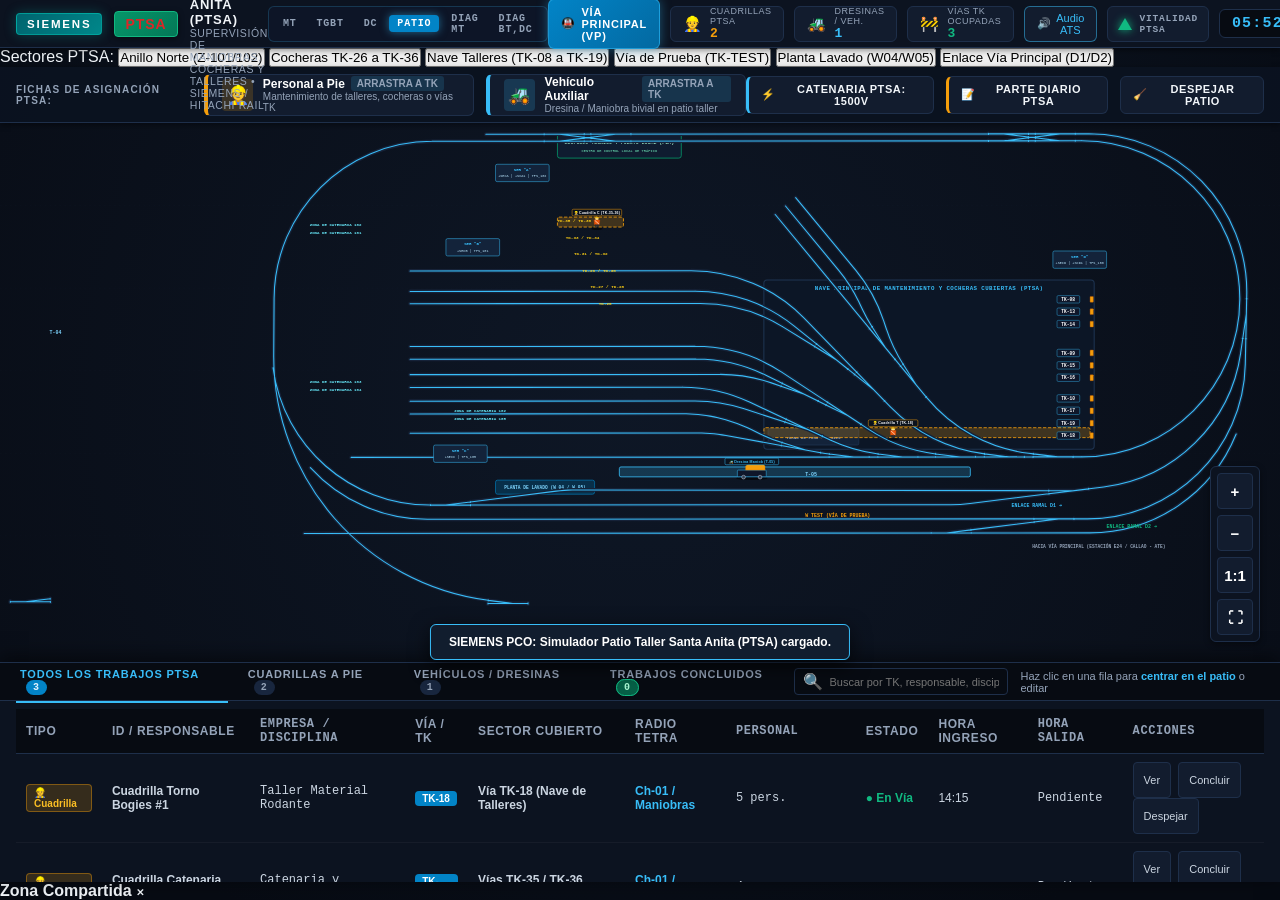
==== commit abae36fc: "Refactor ATS simulator into modules" ====
--- a/Simulador ATS/ptsa.html
+++ b/Simulador ATS/ptsa.html
@@ -4,8 +4,11 @@
   <meta charset="UTF-8">
   <meta name="viewport" content="width=device-width, initial-scale=1.0, maximum-scale=1.0, user-scalable=no">
   <title>SIEMENS PCO LÍNEA 2 — Patio Taller Santa Anita (PTSA) | ATS OCIR</title>
-  <link rel="stylesheet" href="styles.css?v=20261111_05">
-  <link rel="stylesheet" href="ptsa.css?v=20261111_01">
+  <link rel="stylesheet" href="css/base.css?v=20261114_01">
+  <link rel="stylesheet" href="css/track-svg.css?v=20261114_01">
+  <link rel="stylesheet" href="css/sprites-animations.css?v=20261114_01">
+  <link rel="stylesheet" href="css/modals-dock.css?v=20261114_01">
+  <link rel="stylesheet" href="css/ptsa.css?v=20261114_01">
 </head>
 <body class="ptsa-body">
 
@@ -598,6 +601,6 @@
   <div id="toast-container"></div>
 
   <!-- Script Principal del Simulador PTSA -->
-  <script src="ptsa.js?v=20261111_01"></script>
+  <script src="js/ptsa/ptsa.js?v=20261114_01"></script>
 </body>
 </html>
--- a/Simulador ATS/css/base.css
+++ b/Simulador ATS/css/base.css
@@ -0,0 +1,487 @@
+/* ==========================================================================
+   SIMULADOR ATS - MONITOREO DE TRABAJOS EN VÍA PRINCIPAL (OCIR LÍNEA 2)
+   Estilo HMI Hitachi Rail STS - Paleta Amigable, Alta Legibilidad & Cero Flickering
+   ========================================================================== */
+
+:root {
+  /* Superficies HMI (Pizarra Profundo Mate — Sin Blur Pesado) */
+  --bg-app: #070b12;
+  --bg-panel: #0c1320;
+  --bg-card: #121c2e;
+  --bg-elevated: #18263e;
+  --border-subtle: #1e2f4a;
+  --border-focus: #38bdf8;
+
+  /* Marca Oficial Línea 2 y Acentos Operativos */
+  --brand-l2-bg: #facc15;
+  --brand-l2-text: #dc2626;
+  --accent-cyan: #38bdf8;
+  --accent-amber: #f59e0b;
+  --accent-green: #10b981;
+  --accent-red: #ef4444;
+
+  /* Tipografía y Jerarquía (Contraste WCAG AA >= 4.5:1) */
+  --text-main: #f1f5f9;
+  --text-secondary: #cbd5e1;
+  --text-muted: #94a3b8;
+  --text-bright: #ffffff;
+  --font-sans: "Inter", -apple-system, BlinkMacSystemFont, "Segoe UI", Roboto, sans-serif;
+  --font-mono: "JetBrains Mono", ui-monospace, SFMono-Regular, Menlo, monospace;
+
+  /* Estados de Vía */
+  --via-nominal: #64748b;
+  --via-ocupada: #0284c7;
+  --via-mantenimiento: #f59e0b;
+  --via-exclusion: #a855f7;
+  --via-prohibido: #ef4444;
+
+  /* Estaciones y Señales */
+  --station-badge-bg: #0284c7;
+  --station-box-bg: #142238;
+  --station-box-border: #38bdf8;
+
+  /* Escala de Espaciado, Radios y Sombras Ligeras */
+  --space-1: 4px;  --space-2: 8px;  --space-3: 12px;  --space-4: 16px;  --space-5: 24px;
+  --radius-sm: 4px;
+  --radius-md: 6px;
+  --radius-lg: 8px;
+  --shadow-sm: 0 2px 6px rgba(0, 0, 0, 0.45);
+  --shadow-md: 0 8px 24px rgba(0, 0, 0, 0.65);
+
+  /* Curvas Calibradas de Animación */
+  --ease-out: cubic-bezier(0.23, 1, 0.32, 1);
+  --ease-elastic: cubic-bezier(0.34, 1.56, 0.64, 1);
+
+  --shadow-panel: 0 8px 30px rgba(0, 0, 0, 0.5);
+  --shadow-glow-cyan: 0 0 18px rgba(56, 189, 248, 0.45);
+  --shadow-glow-amber: 0 0 18px rgba(245, 158, 11, 0.45);
+  --shadow-glow-danger: 0 0 25px rgba(239, 68, 68, 0.85);
+
+  /* Tokens propuesta de diseño de personajes y dresinas */
+  --token-bg-plate: #070d17;
+  --token-plate-border-work: #f59e0b;
+  --token-plate-border-safe: #10b981;
+  --token-plate-border-veh: #38bdf8;
+  --token-shadow-contact: rgba(2, 6, 23, 0.78);
+
+  --crew-vest-hi-vis: #ff6b1a;
+  --crew-vest-stroke: #9a3412;
+  --crew-reflective-band: #f8fafc;
+  --crew-pants-dark: #1e293b;
+  --crew-boots-steel: #451a03;
+
+  --helmet-track-yellow: #facc15;
+  --helmet-super-white: #f8fafc;
+  --helmet-elec-cyan: #38bdf8;
+  --helmet-safety-red: #ef4444;
+
+  --veh-chassis-dark: #0f172a;
+  --veh-body-primary: #0284c7;
+  --veh-body-secondary: #1e293b;
+  --veh-accent-cyan: #38bdf8;
+  --veh-hazard-amber: #f59e0b;
+}
+
+* {
+  box-sizing: border-box;
+  margin: 0;
+  padding: 0;
+  -webkit-tap-highlight-color: transparent;
+}
+
+body {
+  font-family: var(--font-sans);
+  background-color: var(--bg-app);
+  color: var(--text-main);
+  height: 100vh;
+  width: 100vw;
+  overflow: hidden;
+  display: flex;
+  flex-direction: column;
+  user-select: none;
+}
+
+/* Foco visible accesible para todos los controles interactivos */
+button, a, input, select, textarea, [tabindex]:not([tabindex="-1"]) {
+  outline: none;
+}
+button:focus-visible, a:focus-visible, input:focus-visible, select:focus-visible, textarea:focus-visible, [tabindex]:not([tabindex="-1"]):focus-visible {
+  outline: 2px solid var(--border-focus);
+  outline-offset: 2px;
+}
+
+/* ==========================================================================
+   1. CABECERA PRINCIPAL (HEADER HMI SOBRIO Y COMPACTO)
+   ========================================================================== */
+#sys-header {
+  height: 48px;
+  background: var(--bg-panel);
+  border-bottom: 1px solid var(--border-subtle);
+  display: flex;
+  align-items: center;
+  justify-content: space-between;
+  padding: 0 16px;
+  z-index: 100;
+  box-shadow: var(--shadow-sm);
+}
+
+.brand-section {
+  display: flex;
+  align-items: center;
+  gap: 12px;
+}
+
+.brand-badge {
+  background-color: var(--brand-l2-bg);
+  color: var(--brand-l2-text);
+  font-weight: 900;
+  font-size: 14px;
+  padding: 4px 10px;
+  border-radius: var(--radius-sm);
+  letter-spacing: 1px;
+  border: 1px solid rgba(220, 38, 38, 0.35);
+  box-shadow: var(--shadow-sm);
+}
+
+.brand-title {
+  display: flex;
+  flex-direction: column;
+}
+
+.brand-title h1 {
+  font-size: 13px;
+  font-weight: 700;
+  letter-spacing: 0.8px;
+  color: var(--text-main);
+  text-transform: uppercase;
+  display: flex;
+  align-items: center;
+  gap: 8px;
+}
+
+.brand-title span {
+  font-size: 10.5px;
+  color: var(--text-muted);
+  letter-spacing: 0.6px;
+}
+
+.header-telemetry {
+  display: flex;
+  align-items: center;
+  gap: 10px;
+}
+
+.telemetry-card {
+  display: flex;
+  align-items: center;
+  gap: 8px;
+  height: 36px;
+  background: var(--bg-card);
+  padding: 0 12px;
+  border-radius: var(--radius-md);
+  border: 1px solid var(--border-subtle);
+  transition: border-color 0.2s var(--ease-out);
+}
+
+.telemetry-card:hover {
+  border-color: var(--accent-cyan);
+}
+
+.telemetry-card .card-icon {
+  font-size: 15px;
+}
+
+.telemetry-card .card-info {
+  display: flex;
+  flex-direction: column;
+}
+
+.telemetry-card .card-info label {
+  font-size: 9px;
+  color: var(--text-muted);
+  text-transform: uppercase;
+  letter-spacing: 0.5px;
+}
+
+.telemetry-card .card-info strong {
+  font-size: 13px;
+  font-family: var(--font-mono);
+  color: var(--accent-cyan);
+  font-variant-numeric: tabular-nums;
+}
+
+.sound-toggle-btn {
+  min-height: 36px;
+  background: var(--bg-card);
+  border: 1px solid var(--border-subtle);
+  color: var(--text-muted);
+  padding: 0 12px;
+  border-radius: var(--radius-md);
+  font-size: 11px;
+  cursor: pointer;
+  display: inline-flex;
+  align-items: center;
+  gap: 5px;
+  transition: all 0.15s;
+}
+
+.sound-toggle-btn.sound-on {
+  color: var(--accent-cyan);
+  border-color: rgba(56, 189, 248, 0.5);
+}
+
+#clock-display {
+  font-family: var(--font-mono);
+  font-variant-numeric: tabular-nums;
+  font-size: 15px;
+  font-weight: 700;
+  color: var(--accent-cyan);
+  background: var(--bg-app);
+  padding: 5px 12px;
+  border-radius: var(--radius-md);
+  border: 1px solid var(--border-subtle);
+  letter-spacing: 1.2px;
+}
+
+/* ==========================================================================
+   3. BANDEJA DE FICHAS TIPO GOOGLE MAPS / PEGMAN
+   ========================================================================== */
+#monopoly-toolbar {
+  height: 56px;
+  background: var(--bg-panel);
+  border-bottom: 1px solid var(--border-subtle);
+  display: flex;
+  align-items: center;
+  justify-content: space-between;
+  padding: 0 16px;
+  z-index: 90;
+  box-shadow: var(--shadow-sm);
+}
+
+.toolbar-group {
+  display: flex;
+  align-items: center;
+  gap: 12px;
+}
+
+.toolbar-label {
+  font-size: 10px;
+  font-weight: 800;
+  text-transform: uppercase;
+  color: var(--text-muted);
+  letter-spacing: 1.2px;
+}
+
+/* Fichas Estilo Pegman */
+.pegman-chip {
+  display: flex;
+  align-items: center;
+  gap: 10px;
+  height: 42px;
+  padding: 0 14px;
+  border-radius: var(--radius-md);
+  background: var(--bg-card);
+  border: 1px solid var(--border-subtle);
+  cursor: grab;
+  position: relative;
+  transition: transform 0.18s var(--ease-elastic), border-color 0.18s, box-shadow 0.18s;
+}
+
+.pegman-chip:hover {
+  transform: translateY(-1px);
+  border-color: var(--accent-cyan);
+  box-shadow: var(--shadow-sm);
+}
+
+.pegman-chip:active {
+  cursor: grabbing;
+  transform: scale(0.98);
+}
+
+.pegman-chip.chip-crew {
+  border-left: 4px solid var(--accent-amber);
+}
+
+.pegman-chip.chip-crew:hover {
+  border-color: var(--accent-amber);
+}
+
+.pegman-chip.chip-vehicle {
+  border-left: 4px solid var(--accent-cyan);
+}
+
+.pegman-icon-box {
+  width: 32px;
+  height: 32px;
+  border-radius: var(--radius-sm);
+  display: flex;
+  align-items: center;
+  justify-content: center;
+  font-size: 18px;
+  background: rgba(255, 255, 255, 0.05);
+}
+
+.pegman-chip.chip-crew .pegman-icon-box {
+  background: rgba(245, 158, 11, 0.18);
+  color: var(--accent-amber);
+}
+
+.pegman-chip.chip-vehicle .pegman-icon-box {
+  background: rgba(56, 189, 248, 0.18);
+  color: var(--accent-cyan);
+}
+
+.pegman-text {
+  display: flex;
+  flex-direction: column;
+}
+
+.pegman-text strong {
+  font-size: 12px;
+  font-weight: 700;
+  color: var(--text-bright);
+  display: flex;
+  align-items: center;
+  gap: 6px;
+}
+
+.pegman-text span {
+  font-size: 10px;
+  color: var(--text-muted);
+}
+
+.drag-hint-badge {
+  background: rgba(56, 189, 248, 0.15);
+  color: var(--accent-cyan);
+  font-size: 8.5px;
+  font-weight: 800;
+  padding: 2px 6px;
+  border-radius: 3px;
+  text-transform: uppercase;
+}
+
+/* Botones Auxiliares */
+.action-btn {
+  display: inline-flex;
+  align-items: center;
+  justify-content: center;
+  gap: 6px;
+  min-height: 36px;
+  padding: 6px 12px;
+  border-radius: var(--radius-md);
+  font-size: 11px;
+  font-weight: 700;
+  text-transform: uppercase;
+  letter-spacing: 0.6px;
+  background: var(--bg-card);
+  border: 1px solid var(--border-subtle);
+  color: var(--text-main);
+  cursor: pointer;
+  text-decoration: none;
+  transition: background 0.15s var(--ease-out), border-color 0.15s, color 0.15s, transform 0.15s;
+}
+
+.action-btn:hover {
+  background: var(--bg-elevated);
+  border-color: var(--border-focus);
+  color: var(--text-bright);
+  transform: translateY(-1px);
+}
+
+.action-btn:active {
+  transform: scale(0.98);
+}
+
+.action-btn.btn-sheet,
+.action-btn.btn-import-spco {
+  border-left: 3px solid var(--accent-amber);
+}
+
+#btn-open-ptsa-tab {
+  border-left: 3px solid var(--accent-green);
+}
+
+#btn-clear-all:hover {
+  border-color: var(--accent-red);
+  color: #fecaca;
+}
+
+/* Toast Notifications */
+#toast-container {
+  position: fixed;
+  bottom: 240px;
+  left: 50%;
+  transform: translateX(-50%);
+  display: flex;
+  flex-direction: column;
+  gap: 8px;
+  z-index: 7000;
+  pointer-events: none;
+}
+
+.toast {
+  background: #111d2e;
+  border: 1px solid var(--accent-cyan);
+  color: #fff;
+  padding: 10px 18px;
+  border-radius: 6px;
+  font-size: 12px;
+  font-weight: 600;
+  box-shadow: 0 6px 20px rgba(0, 0, 0, 0.7);
+  opacity: 0;
+  transform: translateY(10px);
+  animation: toastIn 0.25s var(--ease-out) forwards;
+}
+
+@keyframes toastIn {
+  to { opacity: 1; transform: translateY(0); }
+}
+
+@keyframes toastOut {
+  to { opacity: 0; transform: translateY(-10px); }
+}
+
+/* Botón Reporte SPCO */
+.action-btn.btn-sheet {
+  border-left: 3px solid var(--accent-amber);
+}
+
+/* Botón de Secretos: oculto hasta introducir el código GAMER */
+#btn-open-easter-eggs {
+  min-height: 36px;
+  display: none;
+  align-items: center;
+  gap: 6px;
+  margin-left: auto;
+  padding: 0 12px;
+  border-radius: var(--radius-md);
+  border: 1px solid var(--border-subtle);
+  border-left: 3px solid var(--accent-amber);
+  background: var(--bg-card);
+  color: var(--text-secondary);
+  font-size: 11px;
+  font-weight: 700;
+  cursor: pointer;
+  transition: all 0.15s var(--ease-out);
+}
+
+#btn-open-easter-eggs.revealed {
+  display: inline-flex;
+}
+
+#btn-open-easter-eggs:hover {
+  background: var(--bg-elevated);
+  border-color: var(--accent-amber);
+  color: var(--text-bright);
+}
+
+#btn-open-easter-eggs.discovered-flash {
+  animation: secretFlash 0.6s ease-in-out 2;
+}
+
+/* ==============================================================================
+   IMPORTADOR SPCO (modal de copia desde Excel, verificación e importación)
+   ============================================================================== */
+.action-btn.btn-import-spco {
+  border-left: 3px solid var(--accent-amber);
+}
--- a/Simulador ATS/css/track-svg.css
+++ b/Simulador ATS/css/track-svg.css
@@ -0,0 +1,391 @@
+
+
+.action-btn.btn-catenary {
+  border-left: 3px solid var(--accent-cyan);
+}
+
+/* ==========================================================================
+   5. ÁREA PRINCIPAL: LIENZO SVG DE VÍA PRINCIPAL
+   ========================================================================== */
+#main-viewport {
+  flex: 1;
+  position: relative;
+  background: radial-gradient(circle at 50% 50%, #0e1726 0%, #090e18 100%);
+  overflow: hidden;
+}
+
+#svg-pan-zoom-container {
+  width: 100%;
+  height: 100%;
+  cursor: grab;
+}
+
+#svg-pan-zoom-container:active {
+  cursor: grabbing;
+}
+
+#track-svg {
+  width: 100%;
+  height: 100%;
+  display: block;
+}
+
+/* Líneas de Vía ATS */
+.svg-track-line {
+  stroke: var(--via-nominal);
+  stroke-width: 6.5px;
+  stroke-linecap: round;
+  transition: stroke 0.25s, filter 0.25s;
+}
+
+.svg-track-zone {
+  cursor: pointer;
+}
+
+.svg-track-zone:hover .svg-track-line {
+  stroke: #94a3b8;
+  filter: drop-shadow(0 0 6px rgba(56, 189, 248, 0.5));
+}
+
+/* Zona iluminada por Magnetismo durante Drag */
+.zone-hover-active .svg-track-line {
+  stroke: #38bdf8 !important;
+  filter: drop-shadow(0 0 12px rgba(56, 189, 248, 0.85)) !important;
+}
+
+/* Zona en Conflicto Prohibido */
+.zone-forbidden .svg-track-line {
+  stroke: var(--via-prohibido) !important;
+  stroke-dasharray: 8 4 !important;
+  filter: drop-shadow(0 0 14px rgba(239, 68, 68, 0.95)) !important;
+}
+
+/* ==========================================================================
+   ESTACIONES Y ANDENES: NUEVA PALETA AMIGABLE Y ALTO CONTRASTE
+   ========================================================================== */
+.station-group {
+  cursor: pointer;
+}
+
+/* Insignia Principal de Estación */
+.station-pill-badge {
+  fill: #0284c7;
+  stroke: #38bdf8;
+  stroke-width: 1.5px;
+  rx: 15px;
+  filter: drop-shadow(0 3px 8px rgba(0, 0, 0, 0.4));
+  transition: all 0.2s var(--ease-out);
+}
+
+.station-group:hover .station-pill-badge {
+  fill: #0369a1;
+  stroke: #7dd3fc;
+  filter: drop-shadow(0 0 12px rgba(56, 189, 248, 0.6));
+}
+
+.station-pill-text {
+  fill: #ffffff;
+  font-size: 12px;
+  font-weight: 900;
+  letter-spacing: 0.8px;
+  text-anchor: middle;
+}
+
+/* Andenes (Plataformas) de Estación */
+.platform-box {
+  fill: #142238;
+  stroke: #2b456b;
+  stroke-width: 1.5px;
+  rx: 6px;
+  transition: all 0.2s var(--ease-out);
+}
+
+.station-group:hover .platform-box {
+  fill: #1c304f;
+  stroke: var(--accent-cyan);
+  filter: drop-shadow(0 0 10px rgba(56, 189, 248, 0.4));
+}
+
+.platform-text {
+  fill: #f8fafc;
+  font-size: 11.5px;
+  font-weight: 800;
+  text-anchor: middle;
+  letter-spacing: 0.8px;
+}
+
+/* Pozos de Ventilación (PV) - Alta Visibilidad y Espaciado Generoso */
+.pozo-group {
+  cursor: pointer;
+}
+
+.pozo-tower {
+  fill: #1b263b;
+  stroke: #f59e0b;
+  stroke-width: 1.5px;
+  rx: 5px;
+  transition: all 0.2s;
+}
+
+.pozo-group:hover .pozo-tower {
+  fill: #2d3e5e;
+  filter: drop-shadow(0 0 8px rgba(245, 158, 11, 0.6));
+}
+
+.pozo-label {
+  fill: #fde68a;
+  font-family: ui-monospace, SFMono-Regular, Menlo, monospace;
+  font-size: 11px;
+  font-weight: 900;
+  text-anchor: middle;
+}
+
+/* Cambiavías / Bretelles */
+.switch-group {
+  cursor: pointer;
+}
+
+.crossover-line {
+  stroke: #5a738e;
+  stroke-width: 4.5px;
+  stroke-linecap: round;
+  transition: stroke 0.25s, filter 0.25s;
+}
+
+.switch-group:hover .crossover-line {
+  stroke: var(--accent-cyan);
+  filter: drop-shadow(0 0 8px rgba(56, 189, 248, 0.6));
+}
+
+.switch-group.switch-diverted .crossover-line {
+  stroke: var(--accent-amber);
+  filter: drop-shadow(0 0 8px rgba(245, 158, 11, 0.7));
+}
+
+.switch-point {
+  fill: #829ab1;
+  transition: fill 0.2s;
+}
+
+.switch-group:hover .switch-point {
+  fill: #38bdf8;
+}
+
+/* Señales ATS */
+.signal-group {
+  cursor: pointer;
+}
+
+.signal-post {
+  stroke: #5a738e;
+  stroke-width: 2px;
+}
+
+.signal-head {
+  fill: #080f1a;
+  stroke: #2e4468;
+  stroke-width: 1px;
+}
+
+.signal-lamp {
+  transition: fill 0.2s, filter 0.2s;
+}
+
+.signal-lamp.lamp-green {
+  fill: #10b981;
+  filter: drop-shadow(0 0 6px #10b981);
+}
+
+.signal-lamp.lamp-red {
+  fill: #ef4444;
+  filter: drop-shadow(0 0 6px #ef4444);
+}
+
+.signal-lamp.lamp-amber {
+  fill: #f59e0b;
+  filter: drop-shadow(0 0 6px #f59e0b);
+}
+
+/* Controles de Vista Flotantes */
+#viewport-controls {
+  position: absolute;
+  bottom: 20px;
+  right: 20px;
+  display: flex;
+  flex-direction: column;
+  gap: 6px;
+  z-index: 80;
+  background: var(--bg-panel);
+  padding: 6px;
+  border-radius: var(--radius-md);
+  border: 1px solid var(--border-subtle);
+  box-shadow: var(--shadow-sm);
+}
+
+.vp-control-btn {
+  width: 36px;
+  height: 36px;
+  background: var(--bg-card);
+  border: 1px solid var(--border-subtle);
+  border-radius: var(--radius-sm);
+  color: var(--text-bright);
+  font-size: 15px;
+  font-weight: bold;
+  cursor: pointer;
+  display: flex;
+  align-items: center;
+  justify-content: center;
+  transition: all 0.15s;
+}
+
+.vp-control-btn:hover {
+  background: var(--bg-elevated);
+  border-color: var(--accent-cyan);
+  color: var(--accent-cyan);
+}
+
+.vp-control-btn:active {
+  transform: scale(0.92);
+}
+
+/* ==========================================================================
+   14. SISTEMA DE CATENARIA Y ENERGÍA 1500V DC (10 ZONAS OFICIALES LÍNEA 2)
+   LÍNEA DELGADA Y ELEGANTE DE ARCO DE ENERGÍA Y FLUJO ELÉCTRICO REFINADO
+   ========================================================================== */
+
+/* Grupo general de catenaria */
+.catenary-sector-group {
+  transition: opacity 0.3s ease;
+}
+
+/* 1. Capa de Ionización / Corona Eléctrica (Aura tenue y delgada) */
+.catenary-corona-arc {
+  stroke: rgba(56, 189, 248, 0.28);
+  stroke-width: 2.2px;
+  stroke-linecap: round;
+  fill: none;
+  filter: drop-shadow(0 0 2.5px rgba(56, 189, 248, 0.65));
+  animation: lightningCoronaPulse 1.4s ease-in-out infinite alternate;
+  pointer-events: none;
+}
+
+/* 2. Capa de Flujo de Plasma Eléctrico (Línea delgada y nítida) */
+.catenary-plasma-stream {
+  stroke: #38bdf8;
+  stroke-width: 1.1px;
+  stroke-linecap: round;
+  stroke-dasharray: 18 10 4 10;
+  fill: none;
+  filter: drop-shadow(0 0 2px #38bdf8);
+  animation: lightningSurge 0.75s linear infinite;
+  cursor: pointer;
+  pointer-events: stroke;
+}
+
+/* 3. Capa de Núcleo de Rayo Blanco Incandescente Ultrafino */
+.catenary-lightning-core {
+  stroke: #ffffff;
+  stroke-width: 0.65px;
+  stroke-linecap: round;
+  stroke-dasharray: 28 8 10 5 36 8;
+  fill: none;
+  filter: drop-shadow(0 0 1.5px #ffffff);
+  animation: lightningSurge 0.45s linear infinite reverse, lightningCrackle 0.22s steps(2, start) infinite;
+  pointer-events: none;
+}
+
+/* Zona de Catenaria con Corte de Tensión (0V - Desenergizado) */
+.track-power-flow.catenary-cut,
+.catenary-cut-line {
+  stroke: #475569 !important;
+  stroke-dasharray: 4 4 !important;
+  stroke-width: 0.85px !important;
+  opacity: 0.4 !important;
+  animation: none !important;
+  filter: none !important;
+}
+
+.track-power-flow.catenary-cut:hover,
+.catenary-cut-line:hover {
+  stroke: #ef4444 !important;
+  opacity: 0.9 !important;
+}
+
+/* Cartela de corte de tensión 1500V */
+.catenary-cut-badge {
+  pointer-events: none;
+}
+
+/* Botón de Catenaria en Barra de Herramientas */
+.action-btn.btn-catenary {
+  border-left: 3px solid var(--accent-cyan);
+}
+
+.action-btn.btn-catenary.catenary-warning {
+  border-left-color: var(--accent-amber);
+  color: #fbbf24;
+}
+
+.action-btn.btn-catenary.catenary-danger {
+  border-left-color: var(--accent-red);
+  color: #fca5a5;
+}
+
+/* ==========================================================================
+   19. ESTILOS DE ESTACIONES, ANDENES Y POZOS DE VENTILACIÓN AMPLIADOS
+   ========================================================================== */
+.station-pill-badge {
+  fill: #0284c7 !important;
+  stroke: #7dd3fc !important;
+  stroke-width: 2.5px !important;
+  filter: drop-shadow(0 4px 14px rgba(2, 132, 199, 0.75)) !important;
+}
+
+.station-pill-text {
+  font-size: 13.5px !important;
+  font-weight: 900 !important;
+  letter-spacing: 1.2px !important;
+}
+
+.platform-box {
+  fill: #0f1c30 !important;
+  stroke: #38bdf8 !important;
+  stroke-width: 2px !important;
+  filter: drop-shadow(0 4px 12px rgba(0, 0, 0, 0.65)) !important;
+}
+
+.platform-text {
+  font-size: 12.5px !important;
+  font-weight: 900 !important;
+  letter-spacing: 1px !important;
+}
+
+/* Pozos de Ventilación (PV) Gigantes de Alta Visibilidad en Pantalla Completa */
+.pozo-tower-large {
+  fill: #151e30 !important;
+  stroke: #f59e0b !important;
+  stroke-width: 2.8px !important;
+  rx: 7px !important;
+  filter: drop-shadow(0 0 16px rgba(245, 158, 11, 0.65)) drop-shadow(0 6px 14px rgba(0, 0, 0, 0.8)) !important;
+  transition: all 0.2s ease-out;
+}
+
+.pozo-group:hover .pozo-tower-large {
+  fill: #223250 !important;
+  stroke: #fbbf24 !important;
+  filter: drop-shadow(0 0 24px rgba(245, 158, 11, 0.95)) !important;
+}
+
+.pozo-label-large {
+  fill: #ffffff !important;
+  font-family: ui-monospace, SFMono-Regular, Menlo, monospace !important;
+  font-size: 15.5px !important;
+  font-weight: 900 !important;
+  letter-spacing: 1.2px !important;
+  filter: drop-shadow(0 2px 4px rgba(0, 0, 0, 0.9));
+}
+
+/* Rotación de aspas de pozos manejada nativamente en SVG con <animateTransform> para centrado absoluto en (0,0) */
+.pozo-fan-blades {
+  pointer-events: none;
+}
--- a/Simulador ATS/css/sprites-animations.css
+++ b/Simulador ATS/css/sprites-animations.css
@@ -0,0 +1,835 @@
+
+
+/* ==========================================================================
+   4. ELEMENTOS FLOTANTES DE ARRASTRE Y SEGURIDAD
+   ========================================================================== */
+
+#pegman-drag-ghost {
+  position: fixed;
+  top: 0;
+  left: 0;
+  pointer-events: none;
+  z-index: 5000;
+  transform: translate(-50%, -85%);
+  display: none;
+  filter: drop-shadow(0 10px 18px rgba(0, 0, 0, 0.8));
+}
+
+#pegman-drag-ghost .ghost-inner {
+  font-size: 40px;
+  animation: pegmanDangle 0.5s infinite alternate ease-in-out;
+  transform-origin: center top;
+}
+
+@keyframes pegmanDangle {
+  0% { transform: rotate(-8deg) scale(1.05); }
+  100% { transform: rotate(8deg) scale(1.05); }
+}
+
+.ghost-via-badge {
+  font-size: 10px;
+  font-weight: 800;
+  font-family: ui-monospace, SFMono-Regular, Menlo, monospace;
+  padding: 3px 8px;
+  border-radius: 4px;
+  margin-top: 2px;
+  text-align: center;
+  white-space: nowrap;
+  box-shadow: 0 4px 10px rgba(0, 0, 0, 0.7);
+  display: flex;
+  align-items: center;
+  justify-content: center;
+  letter-spacing: 0.5px;
+}
+
+.ghost-via-badge.via-v1 {
+  background: #064e3b;
+  color: #a7f3d0;
+  border: 1px solid #10b981;
+}
+
+.ghost-via-badge.via-v2 {
+  background: #1e3a8a;
+  color: #bfdbfe;
+  border: 1px solid #38bdf8;
+}
+
+.ghost-via-badge.via-forbidden {
+  background: #991b1b;
+  color: #fee2e2;
+  border: 1px solid #ef4444;
+  animation: pulseForbiddenBadge 0.35s infinite alternate;
+}
+
+@keyframes pulseForbiddenBadge {
+  0% { transform: scale(1); }
+  100% { transform: scale(1.06); filter: brightness(1.2); }
+}
+
+/* BANNER FLOTANTE DE ADVERTENCIA CRÍTICA: PROHIBIDO */
+#prohibition-hud {
+  position: fixed;
+  z-index: 5500;
+  pointer-events: none;
+  background: linear-gradient(180deg, #dc2626 0%, #991b1b 100%);
+  border: 2px solid #f87171;
+  border-radius: 8px;
+  padding: 10px 16px;
+  box-shadow: 0 8px 30px rgba(0, 0, 0, 0.9), var(--shadow-glow-danger);
+  color: #fff;
+  display: none;
+  flex-direction: column;
+  align-items: center;
+  gap: 4px;
+  transform: translate(-50%, -130%);
+  animation: prohibitionStrobe 0.4s infinite alternate;
+}
+
+@keyframes prohibitionStrobe {
+  0% { transform: translate(-50%, -130%) scale(1); filter: brightness(1); }
+  100% { transform: translate(-50%, -130%) scale(1.04); filter: brightness(1.2); }
+}
+
+.prohibition-title {
+  font-size: 13px;
+  font-weight: 900;
+  letter-spacing: 1px;
+  text-transform: uppercase;
+  color: #fff;
+  display: flex;
+  align-items: center;
+  gap: 6px;
+  text-shadow: 0 0 10px rgba(0, 0, 0, 0.6);
+}
+
+.prohibition-desc {
+  font-size: 10.5px;
+  font-weight: 600;
+  color: #fee2e2;
+  text-align: center;
+  max-width: 290px;
+}
+
+/* Ondulación de Colocación (Placement Ripple) */
+.placement-ripple {
+  animation: rippleSpread 1.2s cubic-bezier(0.1, 0.8, 0.3, 1) forwards;
+}
+
+@keyframes rippleSpread {
+  0% { r: 5px; opacity: 1; stroke-width: 4px; }
+  100% { r: 60px; opacity: 0; stroke-width: 1px; }
+}
+
+/* ==========================================================================
+   6. ENTIDADES ESTÁTICAS DE TRABAJO (CERO PARPADEO)
+   ========================================================================== */
+
+/* Cuadrilla a pie (Estática en vía) */
+.crew-token {
+  cursor: pointer;
+  transition: filter 0.15s;
+}
+
+.crew-token:hover {
+  filter: drop-shadow(0 0 14px rgba(245, 158, 11, 0.95));
+}
+
+/* Vehículo Auxiliar (Estático en vía) */
+.vehicle-token {
+  cursor: pointer;
+  transition: filter 0.15s;
+}
+
+.vehicle-token:hover {
+  filter: drop-shadow(0 0 16px rgba(56, 189, 248, 0.95));
+}
+
+.vehicle-hazard-beacon {
+  animation: hazardStrobe 0.7s infinite alternate ease-in-out;
+}
+
+@keyframes hazardStrobe {
+  0% { r: 2.2px; fill: #fde68a; filter: drop-shadow(0 0 2px #fde68a); }
+  100% { r: 4px; fill: #f59e0b; filter: drop-shadow(0 0 8px #f59e0b); }
+}
+
+/* Badge de Múltiples Cuadrillas Coexistiendo */
+.multicrew-badge {
+  cursor: pointer;
+  transition: transform 0.15s;
+}
+
+.multicrew-badge:hover rect {
+  fill: #0369a1;
+  stroke: #7dd3fc;
+}
+
+@keyframes cardFadeIn {
+  from { opacity: 0; transform: scale(0.92); }
+  to { opacity: 1; transform: scale(1); }
+}
+
+/* Animaciones y Gestos de Trabajo (Game-Feel) */
+.crew-flashlight-beam {
+  animation: flashlightSweep 2.2s infinite alternate ease-in-out;
+  transform-origin: 0px 0px;
+}
+
+@keyframes flashlightSweep {
+  0% { opacity: 0.25; transform: rotate(-5deg); }
+  50% { opacity: 0.55; transform: rotate(4deg); }
+  100% { opacity: 0.35; transform: rotate(-2deg); }
+}
+
+/* Las chispas de CUADRILLA no llevan animation CSS: tick() (simulator.js) pulsa su
+   opacidad en sinusoidal suave, solo mientras trabaja. Si hubiera un keyframe de
+   transform/opacity aquí, pisaría el inline style del bucle por prioridad de cascada. */
+
+@keyframes sparkPulse {
+  0% { opacity: 0.1; transform: scale(0.8); }
+  50% { opacity: 0.95; transform: scale(1.15); filter: drop-shadow(0 0 4px #fde68a); }
+  100% { opacity: 0.3; transform: scale(0.9); }
+}
+
+.vehicle-work-indicator {
+  animation: vehIndicatorGlow 1.2s infinite alternate ease-in-out;
+}
+
+@keyframes vehIndicatorGlow {
+  0% { opacity: 0.4; }
+  100% { opacity: 1; filter: drop-shadow(0 0 6px #38bdf8); }
+}
+
+/* Barrera Láser de Peligro / Cruce Prohibido en Vía (Videojuego) */
+.hazard-laser-barrier {
+  stroke: #ef4444;
+  stroke-width: 3.5px;
+  stroke-dasharray: 8 6;
+  animation: laserStrobe 0.25s infinite alternate ease-in-out;
+}
+
+@keyframes laserStrobe {
+  0% { opacity: 0.4; filter: drop-shadow(0 0 4px #ef4444); }
+  100% { opacity: 1; filter: drop-shadow(0 0 16px #ef4444); }
+}
+
+/* Ruedas giratorias de acero del vehículo auxiliar */
+.veh-wheel-spoke {
+  transform-origin: center;
+  animation: wheelRotate 0.4s linear infinite;
+}
+
+@keyframes wheelRotate {
+  from { transform: rotate(0deg); }
+  to { transform: rotate(360deg); }
+}
+
+/* Humo de escape diesel animado (Aros que ascienden y se disipan) */
+.veh-smoke-ring-1 {
+  animation: smokeRingFloat 1.4s infinite ease-out;
+  transform-origin: center;
+}
+
+.veh-smoke-ring-2 {
+  animation: smokeRingFloat 1.4s infinite ease-out 0.45s;
+  transform-origin: center;
+}
+
+.veh-smoke-ring-3 {
+  animation: smokeRingFloat 1.4s infinite ease-out 0.9s;
+  transform-origin: center;
+}
+
+@keyframes smokeRingFloat {
+  0% { opacity: 0.85; transform: translate(0, 0) scale(0.6); }
+  40% { opacity: 0.55; transform: translate(-6px, -10px) scale(1.1); }
+  80% { opacity: 0.25; transform: translate(-14px, -18px) scale(1.6); }
+  100% { opacity: 0; transform: translate(-22px, -24px) scale(2.2); }
+}
+
+/* Tapa basculante del tubo de escape (Flapper de chimenea) */
+.veh-exhaust-flapper {
+  transform-origin: 0px 0px;
+  animation: flapperBounce 0.25s infinite alternate ease-in-out;
+}
+
+@keyframes flapperBounce {
+  0% { transform: rotate(0deg); }
+  100% { transform: rotate(-28deg); }
+}
+
+/* Vibración y Cabeceo de Suspensión de Dresina Bivial (Chug-Chug):
+   el transform de .veh-visual lo escribe tick() (squash, flip de sentido, rotación
+   de ramal y chug translate/rotate amortiguado solo cuando rueda). Una animation
+   CSS aquí pisaría el atributo transform y neutralizaría el flip de dirección. */
+.veh-chug-vibe { /* animado por tick(): chug mínimo solo en movimiento */ }
+
+/* Grúa Hidráulica Articulada con Canastilla de Catenaria */
+.veh-crane-arm {
+  transform-origin: 0px 0px;
+  animation: craneHydraulic 2.4s infinite alternate ease-in-out;
+}
+
+@keyframes craneHydraulic {
+  0% { transform: rotate(0deg); }
+  50% { transform: rotate(-3.5deg); }
+  100% { transform: rotate(2deg); }
+}
+
+.veh-crane-bucket {
+  transform-origin: center top;
+  animation: bucketSway 1.8s infinite alternate ease-in-out;
+}
+
+@keyframes bucketSway {
+  0% { transform: rotate(-4deg); }
+  100% { transform: rotate(4deg); }
+}
+
+/* Balizas Estroboscópicas Duales en Techo de Cabina */
+.beacon-strobe-a {
+  animation: strobeFlashA 0.3s infinite alternate ease-in-out;
+}
+
+.beacon-strobe-b {
+  animation: strobeFlashB 0.3s infinite alternate ease-in-out;
+}
+
+@keyframes strobeFlashA {
+  0%, 40% { opacity: 1; filter: drop-shadow(0 0 10px #f59e0b) brightness(1.5); }
+  60%, 100% { opacity: 0.15; filter: none; }
+}
+
+@keyframes strobeFlashB {
+  0%, 40% { opacity: 0.15; filter: none; }
+  60%, 100% { opacity: 1; filter: drop-shadow(0 0 10px #f59e0b) brightness(1.5); }
+}
+
+/* ==========================================================================
+   ESTILOS DE CUADRILLA A PIE (SPRITE DE VIDEOJUEGO ARCADE)
+   ========================================================================== */
+
+/* Ciclo de Vida, Respiración Idle y Bobbing Elástico (Shorts Animados & Game Feel) */
+.crew-char-body {
+  transform-origin: center bottom;
+  animation: crewIdleBreathing 2.4s ease-in-out infinite alternate;
+}
+
+@keyframes crewIdleBreathing {
+  0%   { transform: translateY(0) scale(1, 1); }
+  50%  { transform: translateY(-0.7px) scale(0.99, 1.015); }
+  100% { transform: translateY(0) scale(1, 1); }
+}
+
+/* Pasos y postura de piernas articuladas: el walk-cycle lo conmuta tick() en
+   simulator.js (rotate(fase de paso) con pivotes -3,4 / 3,4), de modo que se
+   mueven SOLO al caminar y se asientan al trabajar. Un keyframe CSS de transform
+   aquí pisaría el atributo y las piernas bailarían incluso en faena. */
+.crew-leg-left { /* animado por tick(): rotate(fase de paso) */ }
+.crew-leg-right { /* animado por tick(): rotate(-fase de paso) */ }
+
+/* Accesibilidad: con prefers-reduced-motion se congelan los loops decorativos
+   (la locomoción real y los estados de vía siguen intactos). */
+@media (prefers-reduced-motion: reduce) {
+  .crew-char-body,
+  .crew-companion-group,
+  .crew-walkie-led,
+  .crew-flashlight-beam,
+  .crew-tamper-tool,
+  .veh-visual .crew-work-sparks,
+  .veh-exhaust-flapper,
+  .vehicle-work-indicator {
+    animation: none;
+  }
+}
+
+/* LED de Transmisión TETRA en el hombro */
+.crew-walkie-led {
+  animation: walkieBlink 0.8s infinite ease-in-out;
+}
+
+@keyframes walkieBlink {
+  0%, 100% { fill: #22c55e; filter: drop-shadow(0 0 4px #22c55e); }
+  50% { fill: #15803d; filter: none; }
+}
+
+/* Herramienta percutora / Bateadora de riel en faena */
+.crew-tamper-tool {
+  transform-origin: 0px -5px;
+  animation: tamperPercuss 0.12s infinite ease-in-out;
+}
+
+@keyframes tamperPercuss {
+  0% { transform: translate(0, 0) rotate(0deg); }
+  50% { transform: translate(1px, 2px) rotate(4deg); }
+  100% { transform: translate(-0.5px, -1px) rotate(-2deg); }
+}
+
+/* Estrellas y Chispas de Trabajo sobre el Riel:
+   - Cuadrillas a pie: opacidad pulsada por tick() (suave, solo en faena).
+   - Solo el faldón incandescente del tren amolador (M8), dentro de .veh-visual,
+     conserva animación CSS, reutilizando sparkPulse (0.9s, sin drop-shadow brusco). */
+.veh-visual .crew-work-sparks {
+  animation: sparkPulse 0.9s infinite alternate ease-in-out;
+}
+
+/* Compañero Asistente de Cuadrilla (Segundo Operario) */
+.crew-companion-group {
+  animation: companionBob 0.6s infinite alternate ease-in-out;
+  transform-origin: center bottom;
+}
+
+@keyframes companionBob {
+  0% { transform: translateY(0); }
+  100% { transform: translateY(-1.2px); }
+}
+
+/* Banderín Rojo de Vía del Asistente */
+.companion-flag {
+  transform-origin: 0px 0px;
+  animation: flagWave 0.5s infinite alternate ease-in-out;
+}
+
+@keyframes flagWave {
+  0% { transform: rotate(-6deg); }
+  100% { transform: rotate(8deg); }
+}
+
+/* Conos de Seguridad Reflectivos en Vía */
+.safety-cone {
+  animation: conePop 0.35s cubic-bezier(0.34, 1.56, 0.64, 1);
+  transform-origin: center bottom;
+}
+
+@keyframes conePop {
+  0% { transform: scale(0); opacity: 0; }
+  80% { transform: scale(1.15); opacity: 1; }
+  100% { transform: scale(1); opacity: 1; }
+}
+
+@keyframes lightningSurge {
+  0% { stroke-dashoffset: 0; }
+  100% { stroke-dashoffset: -180px; }
+}
+
+@keyframes lightningCrackle {
+  0%   { opacity: 0.95; stroke-width: 0.65px; }
+  25%  { opacity: 0.55; stroke-width: 0.5px; }
+  50%  { opacity: 1.00; stroke-width: 0.85px; filter: drop-shadow(0 0 3px #67e8f9); }
+  75%  { opacity: 0.70; stroke-width: 0.6px; }
+  100% { opacity: 0.95; stroke-width: 0.65px; }
+}
+
+@keyframes lightningCoronaPulse {
+  0%   { opacity: 0.25; stroke-width: 1.8px; }
+  50%  { opacity: 0.65; stroke-width: 2.6px; filter: drop-shadow(0 0 4px rgba(56, 189, 248, 0.8)); }
+  100% { opacity: 0.25; stroke-width: 1.8px; }
+}
+
+/* Fix Badge Multicuadrilla: cero parpadeo y cero jitter */
+.multicrew-badge {
+  cursor: pointer;
+}
+
+.multicrew-badge:hover rect {
+  fill: #0369a1;
+  stroke: #7dd3fc;
+}
+
+/* Estaciones: Puertas de Andén (PSD) con LEDs sutiles */
+.psd-led-blink {
+  animation: psdGlow 2.5s infinite alternate ease-in-out;
+}
+
+@keyframes psdGlow {
+  0%, 100% { fill: #10b981; opacity: 0.85; }
+  50% { fill: #34d399; opacity: 1; }
+}
+
+/* Patio Taller Santa Anita (PTSA) */
+.ptsa-tower-beacon {
+  animation: beaconTowerFlash 0.7s infinite alternate ease-in-out;
+}
+
+@keyframes beaconTowerFlash {
+  0% { fill: #7f1d1d; opacity: 0.3; }
+  100% { fill: #ef4444; opacity: 1; filter: drop-shadow(0 0 8px #ef4444); }
+}
+
+
+/* ==========================================================================
+   INDICADOR DE VITALIDAD DEL SISTEMA ATS (WATCHDOG TRIÁNGULO TÉCNICO)
+   ========================================================================== */
+.system-vitality-badge {
+  display: flex;
+  align-items: center;
+  gap: 7px;
+  height: 36px;
+  background: var(--bg-card);
+  border: 1px solid var(--border-subtle);
+  padding: 0 10px;
+  border-radius: var(--radius-md);
+}
+
+.rgb-triangle-beacon {
+  width: 0;
+  height: 0;
+  border-left: 7px solid transparent;
+  border-right: 7px solid transparent;
+  border-bottom: 12px solid var(--accent-green);
+  filter: drop-shadow(0 0 4px var(--accent-green));
+  animation: trianglePulse 1.4s ease-in-out infinite alternate;
+}
+
+@keyframes trianglePulse {
+  0%   { transform: scale(0.92); opacity: 0.75; }
+  100% { transform: scale(1.08); opacity: 1; }
+}
+
+.vitality-text {
+  font-family: var(--font-mono);
+  font-size: 9.5px;
+  font-weight: 800;
+  letter-spacing: 0.8px;
+  color: var(--text-muted);
+}
+
+/* ==========================================================================
+   ANIMACIONES Y PULIDO DE SPRITES (GAME FEEL & CRAFT)
+   ========================================================================== */
+
+/* Chispas de soldadura aluminotérmica */
+.weld-spark-cascade {
+  animation: thermiteSparksCascade 0.6s ease-out infinite;
+  transform-origin: 0px 5px;
+}
+@keyframes thermiteSparksCascade {
+  0%   { opacity: 1; transform: translate(0, 0) scale(0.6); }
+  50%  { opacity: 0.9; transform: translate(6px, -8px) scale(1.2); }
+  100% { opacity: 0; transform: translate(12px, 8px) scale(0.3); }
+}
+
+/* Chispas de tronzadora de disco abrasivo */
+.saw-spark-spray {
+  animation: cutoffSawSparks 0.35s linear infinite;
+  transform-origin: 0px 0px;
+}
+@keyframes cutoffSawSparks {
+  0%   { opacity: 1; transform: translate(0, 0) scale(0.7); }
+  50%  { opacity: 0.85; transform: translate(-10px, 4px) scale(1.3); }
+  100% { opacity: 0; transform: translate(-18px, 10px) scale(0.4); }
+}
+
+/* Haz láser de estación total topográfica */
+.surveyor-laser-beam {
+  animation: totalStationPulse 0.9s ease-in-out infinite alternate;
+}
+@keyframes totalStationPulse {
+  0%   { opacity: 0.35; stroke-width: 0.8px; }
+  100% { opacity: 1; stroke-width: 1.5px; filter: drop-shadow(0 0 4px #ef4444); }
+}
+
+/* Escáner ultrasónico de fisuras */
+.ultrasonic-radar-beam {
+  animation: ultrasonicRadarSweep 1.2s ease-out infinite;
+}
+@keyframes ultrasonicRadarSweep {
+  0%   { transform: scaleX(0.2); opacity: 0.9; }
+  100% { transform: scaleX(1.4); opacity: 0; }
+}
+
+/* Linterna y banderín de señalero de emergencia */
+.flagman-lantern-strobe {
+  animation: flagmanAlert 0.8s steps(2, start) infinite;
+}
+@keyframes flagmanAlert {
+  0%, 49% { fill: #ef4444; filter: drop-shadow(0 0 6px #ef4444); }
+  50%, 100% { fill: #22c55e; filter: drop-shadow(0 0 6px #22c55e); }
+}
+
+/* Balanceo de carga y brazo de camión grúa */
+.veh-crane-load-sway {
+  animation: craneHookSwing 2.5s ease-in-out infinite alternate;
+  transform-origin: 0px -25px;
+}
+@keyframes craneHookSwing {
+  0%   { transform: rotate(-3deg); }
+  100% { transform: rotate(3deg); }
+}
+
+/* Plataforma de tijera hidráulica */
+.veh-scissor-lift-group {
+  animation: scissorSway 3s ease-in-out infinite alternate;
+}
+@keyframes scissorSway {
+  0%   { transform: translateY(0); }
+  100% { transform: translateY(-2px); }
+}
+
+/* Luces de emergencia de vehículo de rescate */
+.veh-rescue-strobe-red {
+  animation: rescueStrobeRed 0.6s infinite;
+}
+.veh-rescue-strobe-blue {
+  animation: rescueStrobeBlue 0.6s infinite 0.3s;
+}
+@keyframes rescueStrobeRed {
+  0%, 100% { opacity: 0.2; }
+  50%      { opacity: 1; filter: drop-shadow(0 0 8px #ef4444); }
+}
+@keyframes rescueStrobeBlue {
+  0%, 100% { opacity: 0.2; }
+  50%      { opacity: 1; filter: drop-shadow(0 0 8px #3b82f6); }
+}
+
+@keyframes secretFlash {
+  0%, 100% { border-color: var(--accent-amber); box-shadow: none; }
+  50% { border-color: var(--accent-cyan); box-shadow: 0 0 12px rgba(245, 158, 11, 0.45); }
+}
+
+/* ==========================================================================
+   15b. HOTSPOTS DE PASCUA EN EL PLANO SVG (NO INVASIVOS)
+   ========================================================================== */
+#easter-hotspots-layer {
+  pointer-events: none;
+}
+
+#easter-hotspots-layer .easter-hotspot {
+  pointer-events: all;
+  cursor: pointer;
+}
+
+body.is-dragging-token #easter-hotspots-layer {
+  pointer-events: none !important;
+}
+
+.easter-hotspot {
+  opacity: 0.32;
+  transition: opacity 0.2s var(--ease-out);
+}
+
+.easter-hotspot:hover,
+.easter-hotspot:focus {
+  opacity: 1;
+  outline: none;
+}
+
+.easter-hotspot:focus-visible .hotspot-ring {
+  stroke: var(--border-focus);
+  stroke-width: 2.5px;
+}
+
+.hotspot-ring {
+  fill: var(--bg-app);
+  stroke: var(--text-muted);
+  stroke-width: 1.5px;
+  transform-origin: center;
+  transition: transform 0.25s var(--ease-out), stroke 0.2s, opacity 0.2s;
+}
+
+.easter-hotspot:hover .hotspot-ring,
+.easter-hotspot:focus .hotspot-ring {
+  transform: scale(1.18);
+  stroke: var(--accent-cyan);
+  opacity: 0.95;
+}
+
+.hotspot-icon {
+  font-size: 10px;
+  text-anchor: middle;
+  dominant-baseline: central;
+  pointer-events: none;
+}
+
+.hotspot-label {
+  font-size: 8px;
+  fill: var(--text-muted);
+  text-anchor: middle;
+  opacity: 0;
+  transform: translateY(2px);
+  transition: opacity 0.2s, transform 0.2s var(--ease-out);
+  pointer-events: none;
+}
+
+.easter-hotspot:hover .hotspot-label,
+.easter-hotspot:focus .hotspot-label {
+  opacity: 1;
+  transform: translateY(0);
+}
+
+/* ==========================================================================
+   16. HUEVOS DE PASCUA (EASTER EGGS): AURAS DE ANIME Y VIDEOJUEGOS RETRO
+   ========================================================================== */
+
+/* 1. MODO SUPER SAIYAN (DRAGON BALL Z - CHA-LA HEAD-CHA-LA) */
+.saiyan-aura {
+  filter: drop-shadow(0 0 16px #facc15) drop-shadow(0 0 28px #eab308) drop-shadow(0 0 6px #ffffff) !important;
+  animation: saiyanAuraFlare 0.12s infinite alternate ease-in-out, saiyanJitter 0.08s infinite alternate !important;
+}
+
+@keyframes saiyanAuraFlare {
+  0%   { filter: drop-shadow(0 0 12px #facc15) drop-shadow(0 0 22px #eab308) drop-shadow(0 0 4px #ffffff); }
+  100% { filter: drop-shadow(0 0 24px #fef08a) drop-shadow(0 0 40px #f59e0b) drop-shadow(0 0 10px #ffffff); }
+}
+
+@keyframes saiyanJitter {
+  0%   { transform: translate(0, 0); }
+  50%  { transform: translate(0.6px, -0.6px); }
+  100% { transform: translate(-0.6px, 0.6px); }
+}
+
+/* 2. MODO STARMAN INVENCIBLE (SUPER MARIO BROS) */
+.starman-rainbow {
+  animation: starmanChroma 0.22s linear infinite, starmanHop 0.35s infinite alternate ease-in-out !important;
+}
+
+@keyframes starmanChroma {
+  0%   { filter: hue-rotate(0deg) drop-shadow(0 0 16px #ef4444) brightness(1.3); }
+  25%  { filter: hue-rotate(90deg) drop-shadow(0 0 18px #f59e0b) brightness(1.4); }
+  50%  { filter: hue-rotate(180deg) drop-shadow(0 0 20px #10b981) brightness(1.5); }
+  75%  { filter: hue-rotate(270deg) drop-shadow(0 0 18px #3b82f6) brightness(1.4); }
+  100% { filter: hue-rotate(360deg) drop-shadow(0 0 16px #ef4444) brightness(1.3); }
+}
+
+@keyframes starmanHop {
+  0%   { transform: translateY(0); }
+  100% { transform: translateY(-3.5px); }
+}
+
+/* 3. MODO PIKACHU TORMENTA DE TRUENO (POKÉMON) */
+.pikachu-storm {
+  filter: drop-shadow(0 0 18px #fde047) drop-shadow(0 0 32px #38bdf8) !important;
+  animation: pikachuThunder 0.15s infinite alternate steps(2, start) !important;
+}
+
+@keyframes pikachuThunder {
+  0%   { filter: drop-shadow(0 0 8px #eab308) drop-shadow(0 0 14px #0284c7); opacity: 0.85; }
+  100% { filter: drop-shadow(0 0 30px #ffffff) drop-shadow(0 0 45px #facc15) brightness(1.7); opacity: 1; }
+}
+
+/* 4. MODO TRIFORCE SAGRADA (THE LEGEND OF ZELDA) */
+.zelda-triforce {
+  filter: drop-shadow(0 0 18px #22c55e) drop-shadow(0 0 30px #facc15) !important;
+  animation: zeldaTriforceGlow 1.2s infinite alternate ease-in-out !important;
+}
+
+@keyframes zeldaTriforceGlow {
+  0%   { filter: drop-shadow(0 0 10px #15803d) drop-shadow(0 0 16px #ca8a04); }
+  100% { filter: drop-shadow(0 0 26px #4ade80) drop-shadow(0 0 38px #fef08a) brightness(1.4); }
+}
+
+/* 5. MODO EVA-01 BERSERK (NEON GENESIS EVANGELION) */
+.eva-berserk {
+  filter: drop-shadow(0 0 18px #9333ea) drop-shadow(0 0 32px #22c55e) drop-shadow(0 0 12px #ef4444) !important;
+  animation: evaBerserkRage 0.3s infinite alternate ease-in-out !important;
+}
+
+@keyframes evaBerserkRage {
+  0%   { filter: drop-shadow(0 0 12px #7e22ce) drop-shadow(0 0 20px #16a34a); }
+  100% { filter: drop-shadow(0 0 28px #c084fc) drop-shadow(0 0 45px #4ade80) drop-shadow(0 0 18px #dc2626) brightness(1.5); }
+}
+
+/* ==========================================================================
+   18. MEJORA VISUAL DE SPRITES ARCADE (METAL SLUG / MEGA MAN / ADVANCE WARS)
+   ========================================================================== */
+.crew-token, .vehicle-token {
+  transform-origin: 0px 0px;
+  transition: filter 0.2s cubic-bezier(0.23, 1, 0.32, 1);
+}
+
+.crew-token text, .vehicle-token text {
+  font-family: "Segoe UI", -apple-system, BlinkMacSystemFont, Roboto, Arial, sans-serif;
+  letter-spacing: 0.5px;
+}
+
+.crew-status-label {
+  filter: drop-shadow(0 2px 4px rgba(0, 0, 0, 0.9));
+}
+
+/* ==========================================================================
+   20. EMOTES RETRO ANIMADOS DURANTE FAENA (DRAGON BALL, POKÉMON, PACMAN, NAVIDAD)
+   ========================================================================== */
+.crew-retro-bubble {
+  filter: drop-shadow(0 4px 10px rgba(0, 0, 0, 0.8));
+  animation: bubblePopIn 0.3s cubic-bezier(0.34, 1.56, 0.64, 1);
+  transform-origin: center bottom;
+}
+
+@keyframes bubblePopIn {
+  0% { transform: scale(0) translateY(10px); opacity: 0; }
+  100% { transform: scale(1) translateY(0); opacity: 1; }
+}
+
+/* Esfera Ki de Dragon Ball */
+.ki-sphere-burst {
+  animation: kiPulsate 0.25s infinite alternate ease-in-out;
+  transform-origin: center;
+}
+@keyframes kiPulsate {
+  0% { r: 6px; fill: #facc15; filter: drop-shadow(0 0 8px #facc15); }
+  100% { r: 10px; fill: #ffffff; filter: drop-shadow(0 0 18px #f59e0b) drop-shadow(0 0 28px #ef4444); }
+}
+
+/* Pacman animado comiendo bolitas */
+.pacman-mouth {
+  animation: pacmanChomp 0.28s infinite alternate ease-in-out;
+  transform-origin: 0px 0px;
+}
+@keyframes pacmanChomp {
+  0% { transform: rotate(0deg); }
+  100% { transform: rotate(-35deg); }
+}
+
+/* Rayo Pikachu */
+.pikachu-spark-bolt {
+  animation: pikaFlash 0.15s infinite alternate steps(2, start);
+}
+@keyframes pikaFlash {
+  0% { opacity: 0.3; stroke: #ca8a04; }
+  100% { opacity: 1; stroke: #ffffff; filter: drop-shadow(0 0 8px #facc15); }
+}
+
+/* Luces Navideñas en Vehículos Auxiliares */
+.xmas-bulb-red {
+  animation: xmasFlashRed 0.6s infinite alternate ease-in-out;
+}
+.xmas-bulb-green {
+  animation: xmasFlashGreen 0.6s infinite alternate ease-in-out 0.3s;
+}
+.xmas-bulb-gold {
+  animation: xmasFlashGold 0.6s infinite alternate ease-in-out 0.15s;
+}
+
+@keyframes xmasFlashRed {
+  0% { fill: #7f1d1d; opacity: 0.4; }
+  100% { fill: #ef4444; opacity: 1; filter: drop-shadow(0 0 8px #ef4444); }
+}
+@keyframes xmasFlashGreen {
+  0% { fill: #064e3b; opacity: 0.4; }
+  100% { fill: #10b981; opacity: 1; filter: drop-shadow(0 0 8px #10b981); }
+}
+@keyframes xmasFlashGold {
+  0% { fill: #78350f; opacity: 0.4; }
+  100% { fill: #fbbf24; opacity: 1; filter: drop-shadow(0 0 8px #fbbf24); }
+}
+
+/* Gorrito de Navidad para Operario */
+.santa-pompon {
+  animation: pomponSway 0.7s infinite alternate ease-in-out;
+  transform-origin: 0px 0px;
+}
+@keyframes pomponSway {
+  0% { transform: rotate(-10deg); }
+  100% { transform: rotate(15deg); }
+}
+
+@keyframes ctxmenuAppear {
+  0% {
+    opacity: 0;
+    transform: scale(0.92) translateY(-4px);
+  }
+  100% {
+    opacity: 1;
+    transform: scale(1) translateY(0);
+  }
+}
--- a/Simulador ATS/css/modals-dock.css
+++ b/Simulador ATS/css/modals-dock.css
@@ -0,0 +1,1326 @@
+
+
+/* ==========================================================================
+   7. TARJETA FLOTANTE DE EDICIÓN RÁPIDA (FIJA EN PANTALLA - ALTA VISIBILIDAD)
+   ========================================================================== */
+#token-quickcard {
+  position: fixed !important;
+  z-index: 99999 !important;
+  background: var(--bg-panel);
+  border: 1px solid var(--border-subtle);
+  border-top: 3px solid var(--accent-cyan);
+  border-radius: var(--radius-lg);
+  padding: 16px 20px;
+  width: 420px;
+  max-width: 92vw;
+  box-shadow: var(--shadow-md);
+  display: none;
+  flex-direction: column;
+  gap: 10px;
+  animation: cardFadeIn 0.18s var(--ease-elastic);
+}
+
+#token-quickcard h4 {
+  font-size: 13px;
+  font-weight: 800;
+  text-transform: uppercase;
+  color: var(--text-bright);
+  display: flex;
+  align-items: center;
+  justify-content: space-between;
+  border-bottom: 1px solid var(--border-subtle);
+  padding-bottom: 8px;
+}
+
+.quickcard-field {
+  display: flex;
+  flex-direction: column;
+  gap: 3px;
+}
+
+.quickcard-field label {
+  font-size: 9.5px;
+  font-weight: 700;
+  color: var(--text-muted);
+  text-transform: uppercase;
+  letter-spacing: 0.5px;
+}
+
+.quickcard-field input, .quickcard-field select {
+  background: var(--bg-app);
+  border: 1px solid var(--border-subtle);
+  color: var(--text-bright);
+  padding: 6px 8px;
+  border-radius: var(--radius-sm);
+  font-size: 11.5px;
+  outline: none;
+}
+
+.quickcard-field input:focus, .quickcard-field select:focus {
+  border-color: var(--border-focus);
+}
+
+.quickcard-actions {
+  display: flex;
+  gap: 8px;
+  margin-top: 6px;
+}
+
+.quickcard-actions .btn-table-action {
+  min-height: 36px;
+}
+
+#quickcard-btn-reassign {
+  background: var(--bg-elevated);
+  color: var(--text-bright);
+  border: 1px solid var(--border-subtle);
+  font-weight: 700;
+  cursor: pointer;
+  transition: all 0.15s ease-out;
+}
+
+#quickcard-btn-reassign:hover {
+  background: var(--bg-card);
+  border-color: var(--accent-cyan);
+}
+
+#quickcard-zone-start, #quickcard-zone-end, #quickcard-via {
+  font-family: var(--font-mono);
+  font-size: 11px;
+}
+
+/* ==========================================================================
+   8. PANEL INFERIOR: BITÁCORA ACTIVA DE TRABAJOS EN VÍA (DOCK OCIR)
+   ========================================================================== */
+#bottom-dock {
+  height: 220px;
+  background: var(--bg-panel);
+  border-top: 1px solid var(--border-subtle);
+  display: flex;
+  flex-direction: column;
+  z-index: 95;
+  box-shadow: 0 -4px 18px rgba(0, 0, 0, 0.55);
+}
+
+.dock-header {
+  height: 38px;
+  padding: 0 16px;
+  display: flex;
+  align-items: center;
+  justify-content: space-between;
+  background: var(--bg-app);
+  border-bottom: 1px solid var(--border-subtle);
+}
+
+.dock-tabs {
+  display: flex;
+  gap: 16px;
+}
+
+.dock-tab {
+  font-size: 11px;
+  font-weight: 700;
+  text-transform: uppercase;
+  color: var(--text-muted);
+  cursor: pointer;
+  padding: 8px 4px;
+  border-bottom: 2px solid transparent;
+  transition: all 0.2s;
+  letter-spacing: 0.8px;
+}
+
+.dock-tab:hover {
+  color: var(--text-bright);
+}
+
+.dock-tab.active {
+  color: var(--accent-cyan);
+  border-bottom-color: var(--accent-cyan);
+}
+
+.dock-counter-badge {
+  background: var(--bg-elevated);
+  color: var(--text-muted);
+  font-family: var(--font-mono);
+  font-variant-numeric: tabular-nums;
+  font-size: 10px;
+  padding: 2px 7px;
+  border-radius: 10px;
+  margin-left: 6px;
+}
+
+.dock-tab.active .dock-counter-badge {
+  background: #0284c7;
+  color: #e0f2fe;
+}
+
+.dock-search-box {
+  display: flex;
+  align-items: center;
+  background: var(--bg-app);
+  border: 1px solid var(--border-subtle);
+  border-radius: var(--radius-sm);
+  padding: 3px 8px;
+  gap: 6px;
+}
+
+.dock-search-box input {
+  background: transparent;
+  border: none;
+  outline: none;
+  color: var(--text-bright);
+  font-size: 11px;
+  width: 170px;
+}
+
+.dock-content {
+  flex: 1;
+  overflow-y: auto;
+  padding: 8px 16px;
+}
+
+/* Tabla de Trabajos */
+.work-table {
+  width: 100%;
+  border-collapse: collapse;
+  font-size: 12px;
+  text-align: left;
+}
+
+.work-table th {
+  background: var(--bg-app);
+  color: var(--text-muted);
+  font-weight: 700;
+  text-transform: uppercase;
+  letter-spacing: 0.6px;
+  padding: 8px 10px;
+  border-bottom: 1px solid var(--border-subtle);
+  position: sticky;
+  top: 0;
+  z-index: 2;
+}
+
+.work-table td {
+  padding: 8px 10px;
+  border-bottom: 1px solid rgba(255, 255, 255, 0.04);
+  color: var(--text-secondary);
+  vertical-align: middle;
+}
+
+.work-table tr {
+  height: 40px;
+  transition: background 0.15s;
+}
+
+.work-table tr:hover td {
+  background: rgba(56, 189, 248, 0.04);
+}
+
+.work-table td:nth-child(3),
+.work-table td:nth-child(7),
+.work-table td:nth-child(10),
+.work-table td:nth-child(11),
+.work-table th:nth-child(3),
+.work-table th:nth-child(7),
+.work-table th:nth-child(10),
+.work-table th:nth-child(11) {
+  font-family: var(--font-mono);
+  font-variant-numeric: tabular-nums;
+}
+
+.tag-badge {
+  display: inline-flex;
+  align-items: center;
+  gap: 4px;
+  padding: 2px 7px;
+  border-radius: var(--radius-sm);
+  font-size: 10px;
+  font-weight: 700;
+}
+
+.tag-crew {
+  background: rgba(245, 158, 11, 0.18);
+  color: #fbbf24;
+  border: 1px solid rgba(245, 158, 11, 0.4);
+}
+
+.tag-vehicle {
+  background: rgba(56, 189, 248, 0.18);
+  color: #38bdf8;
+  border: 1px solid rgba(56, 189, 248, 0.4);
+}
+
+.tag-via-1 {
+  background: #064e3b;
+  color: #a7f3d0;
+}
+
+.tag-via-2 {
+  background: #1e3a8a;
+  color: #bfdbfe;
+}
+
+.btn-table-action {
+  min-height: 36px;
+  padding: 6px 10px;
+  font-size: 11px;
+  border-radius: var(--radius-sm);
+  border: 1px solid var(--border-subtle);
+  background: var(--bg-card);
+  color: var(--text-secondary);
+  cursor: pointer;
+  transition: all 0.15s var(--ease-out);
+}
+
+.btn-table-action:hover {
+  background: var(--bg-elevated);
+  border-color: var(--accent-cyan);
+}
+
+.btn-table-action:active {
+  transform: scale(0.98);
+}
+
+.btn-table-action.danger:hover {
+  background: #7f1d1d;
+  border-color: var(--accent-red);
+}
+
+/* ==========================================================================
+   9. MODALES Y TOASTS
+   ========================================================================== */
+.modal-overlay {
+  position: fixed;
+  top: 0;
+  left: 0;
+  right: 0;
+  bottom: 0;
+  background: rgba(5, 9, 16, 0.82);
+  display: flex;
+  align-items: center;
+  justify-content: center;
+  z-index: 2000;
+  opacity: 0;
+  pointer-events: none;
+  transition: opacity 0.2s var(--ease-out);
+}
+
+.modal-overlay.active {
+  opacity: 1;
+  pointer-events: all;
+}
+
+.modal-window {
+  width: 90%;
+  max-width: 560px;
+  background: var(--bg-panel);
+  border: 1px solid var(--border-subtle);
+  border-radius: var(--radius-lg);
+  box-shadow: var(--shadow-md);
+  overflow: hidden;
+  transform: scale(0.95);
+  transition: transform 0.22s var(--ease-elastic);
+}
+
+.modal-overlay.active .modal-window {
+  transform: scale(1);
+}
+
+.modal-header {
+  padding: 14px 20px;
+  background: var(--bg-app);
+  border-bottom: 1px solid var(--border-subtle);
+  display: flex;
+  align-items: center;
+  justify-content: space-between;
+}
+
+.modal-header h3 {
+  font-size: 13px;
+  font-weight: 700;
+  letter-spacing: 0.8px;
+  text-transform: uppercase;
+  color: var(--text-bright);
+  display: flex;
+  align-items: center;
+  gap: 8px;
+}
+
+.modal-close-btn {
+  min-width: 36px;
+  min-height: 36px;
+  background: none;
+  border: 1px solid transparent;
+  border-radius: var(--radius-sm);
+  color: var(--text-muted);
+  font-size: 18px;
+  cursor: pointer;
+  display: flex;
+  align-items: center;
+  justify-content: center;
+}
+
+.modal-close-btn:hover {
+  color: var(--text-bright);
+  background: var(--bg-elevated);
+}
+
+.modal-body {
+  padding: 20px;
+  display: flex;
+  flex-direction: column;
+  gap: 14px;
+  max-height: 70vh;
+  overflow-y: auto;
+}
+
+.modal-footer {
+  padding: 12px 20px;
+  background: var(--bg-app);
+  border-top: 1px solid var(--border-subtle);
+  display: flex;
+  justify-content: flex-end;
+  gap: 10px;
+}
+
+/* Ficha Ejecutiva Jefatura */
+.pitch-hero-card {
+  background: linear-gradient(135deg, #10253d 0%, #0a1626 100%);
+  border: 1px solid #38bdf8;
+  border-radius: 6px;
+  padding: 16px;
+  margin-bottom: 12px;
+}
+
+.pitch-grid {
+  display: grid;
+  grid-template-columns: 1fr 1fr;
+  gap: 12px;
+  margin-bottom: 14px;
+}
+
+.pitch-box {
+  background: #0c1422;
+  border: 1px solid var(--border-subtle);
+  border-radius: 6px;
+  padding: 12px;
+}
+
+.pitch-box h4 {
+  font-size: 12px;
+  font-weight: 700;
+  text-transform: uppercase;
+  margin-bottom: 6px;
+  display: flex;
+  align-items: center;
+  gap: 6px;
+}
+
+.pitch-box ul {
+  padding-left: 18px;
+  font-size: 11px;
+  color: #cbd5e1;
+  line-height: 1.5;
+}
+
+/* ==========================================================================
+   10. ESTILOS DE EDICIÓN RÁPIDA, ANIMACIONES GAME-FEEL Y PARTE DIARIO SPCO
+   ========================================================================== */
+
+/* Filas combinadas en Quickcard */
+.quickcard-row {
+  display: flex;
+  gap: 8px;
+}
+
+.quickcard-actions .btn-save-action {
+  background: #0284c7;
+  color: #ffffff;
+  font-weight: bold;
+}
+
+.quickcard-actions .btn-save-action:hover {
+  background: #0369a1;
+}
+
+.quickcard-actions .btn-finish-action {
+  background: #10b981;
+  color: #ffffff;
+  font-weight: bold;
+}
+
+.quickcard-actions .btn-finish-action:hover {
+  background: #059669;
+}
+
+/* Pestaña de Trabajos Terminados */
+.dock-counter-badge.completed-badge {
+  background: #065f46;
+  color: #a7f3d0;
+  border: 1px solid #10b981;
+}
+
+.dock-tab.active .dock-counter-badge.completed-badge {
+  background: #10b981;
+  color: #064e3b;
+  font-weight: 800;
+}
+
+.tag-completed {
+  background: rgba(16, 185, 129, 0.16);
+  color: #34d399;
+  border: 1px solid rgba(16, 185, 129, 0.35);
+}
+
+/* ==========================================================================
+   11. HOJA OFICIAL Y PARTE DIARIO IMPRIMIBLE (FIRMA SPCO Y OPERADOR)
+   ========================================================================== */
+.sheet-modal-window {
+  width: 95%;
+  max-width: 960px;
+}
+
+.sheet-preview-actions-bar {
+  display: flex;
+  justify-content: space-between;
+  align-items: center;
+  padding: 4px 0 12px 0;
+  border-bottom: 1px solid #1e293b;
+  margin-bottom: 12px;
+}
+
+/* Hoja Formal A4 (Papel Blanco de Alta Resolución) */
+.printable-sheet-paper {
+  background: #ffffff !important;
+  color: #0f172a !important;
+  padding: 26px 32px;
+  border-radius: 6px;
+  box-shadow: 0 6px 30px rgba(0, 0, 0, 0.45);
+  font-family: -apple-system, BlinkMacSystemFont, "Segoe UI", Roboto, Arial, sans-serif;
+  line-height: 1.35;
+}
+
+.official-sheet-header {
+  display: flex;
+  align-items: center;
+  justify-content: space-between;
+  border-bottom: 2.5px solid #0284c7;
+  padding-bottom: 12px;
+  margin-bottom: 14px;
+}
+
+.official-logo-box {
+  display: flex;
+  align-items: center;
+  gap: 10px;
+}
+
+.official-logo-badge {
+  background-color: var(--brand-l2-bg);
+  color: var(--brand-l2-text);
+  font-size: 16px;
+  font-weight: 900;
+  padding: 6px 12px;
+  border-radius: var(--radius-md);
+  letter-spacing: 1px;
+  border: 1px solid rgba(220, 38, 38, 0.35);
+}
+
+.official-title-box h2 {
+  font-size: 15px;
+  font-weight: 900;
+  color: #0f172a;
+  text-transform: uppercase;
+  margin: 0;
+  letter-spacing: 0.5px;
+}
+
+.official-title-box p {
+  font-size: 10.5px;
+  color: #475569;
+  font-weight: 600;
+  margin: 2px 0 0 0;
+}
+
+.official-meta-box {
+  text-align: right;
+  font-size: 11px;
+  color: #334155;
+}
+
+.official-meta-grid {
+  display: grid;
+  grid-template-columns: repeat(4, 1fr);
+  gap: 10px;
+  background: #f1f5f9;
+  padding: 10px 14px;
+  border-radius: 5px;
+  border: 1px solid #cbd5e1;
+  margin-bottom: 16px;
+  font-size: 11px;
+}
+
+.official-meta-item label {
+  display: block;
+  font-size: 9px;
+  text-transform: uppercase;
+  font-weight: 800;
+  color: #64748b;
+}
+
+.official-meta-item strong {
+  color: #0f172a;
+  font-size: 12px;
+}
+
+.sheet-section-title {
+  font-size: 12px;
+  font-weight: 800;
+  text-transform: uppercase;
+  color: #0369a1;
+  border-left: 3.5px solid #0284c7;
+  padding-left: 8px;
+  margin: 14px 0 8px 0;
+}
+
+/* Tabla del Parte Diario */
+.sheet-table {
+  width: 100%;
+  border-collapse: collapse;
+  font-size: 10px;
+  margin-bottom: 14px;
+}
+
+.sheet-table th {
+  background: #0f172a;
+  color: #ffffff;
+  font-weight: 800;
+  text-transform: uppercase;
+  letter-spacing: 0.5px;
+  padding: 6px 8px;
+  border: 1px solid #334155;
+  text-align: left;
+}
+
+.sheet-table td {
+  padding: 6px 8px;
+  border: 1px solid #cbd5e1;
+  color: #1e293b;
+  vertical-align: middle;
+}
+
+.sheet-table tr:nth-child(even) td {
+  background: #f8fafc;
+}
+
+.sheet-badge {
+  display: inline-block;
+  padding: 2px 6px;
+  border-radius: 3px;
+  font-weight: 800;
+  font-size: 9px;
+}
+
+.sheet-badge-v1 {
+  background: #dcfce7;
+  color: #15803d;
+}
+
+.sheet-badge-v2 {
+  background: #dbeafe;
+  color: #1d4ed8;
+}
+
+.sheet-badge-crew {
+  background: #fef3c7;
+  color: #b45309;
+}
+
+.sheet-badge-veh {
+  background: #e0f2fe;
+  color: #0369a1;
+}
+
+/* Cuadros de Firma Manuscrita para SPCO y Operador */
+.sheet-signatures-box {
+  display: grid;
+  grid-template-columns: 1fr 1fr;
+  gap: 24px;
+  margin-top: 24px;
+  padding-top: 14px;
+  border-top: 1.5px solid #cbd5e1;
+}
+
+.signature-card {
+  border: 1.5px dashed #94a3b8;
+  border-radius: 6px;
+  padding: 12px 16px;
+  background: #fafafa;
+}
+
+.signature-card h4 {
+  font-size: 11px;
+  font-weight: 800;
+  text-transform: uppercase;
+  color: #0f172a;
+  text-align: center;
+  margin-bottom: 18px;
+  letter-spacing: 0.5px;
+}
+
+.sig-field-line {
+  display: flex;
+  align-items: flex-end;
+  gap: 8px;
+  margin-bottom: 12px;
+  font-size: 10.5px;
+  color: #334155;
+}
+
+.sig-field-line span {
+  font-weight: 700;
+  white-space: nowrap;
+}
+
+.sig-field-line .handwrite-line {
+  flex: 1;
+  border-bottom: 1px solid #475569;
+  height: 14px;
+}
+
+/* ==========================================================================
+   12. REGLAS DE IMPRESIÓN OFICIAL (@MEDIA PRINT)
+   ========================================================================== */
+@media print {
+  body {
+    background: #ffffff !important;
+    color: #000000 !important;
+    overflow: visible !important;
+    height: auto !important;
+  }
+
+  /* Ocultar elementos de la interfaz de control en pantalla */
+  #sys-header,
+  #monopoly-toolbar,
+  #main-viewport,
+  #bottom-dock,
+  #toast-container,
+  #multicrew-popover,
+  .modal-overlay:not(#modal-daily-sheet),
+  .modal-header,
+  .modal-footer,
+  .sheet-preview-actions-bar {
+    display: none !important;
+  }
+
+  #modal-daily-sheet {
+    position: static !important;
+    background: transparent !important;
+    opacity: 1 !important;
+    pointer-events: auto !important;
+    padding: 0 !important;
+  }
+
+  .sheet-modal-window {
+    box-shadow: none !important;
+    border: none !important;
+    width: 100% !important;
+    max-width: 100% !important;
+    background: #ffffff !important;
+    transform: none !important;
+  }
+
+  .modal-body {
+    padding: 0 !important;
+    max-height: none !important;
+    overflow: visible !important;
+  }
+
+  .printable-sheet-paper {
+    box-shadow: none !important;
+    border: none !important;
+    padding: 0 !important;
+    color: #000000 !important;
+  }
+
+  .sheet-table th {
+    background: #1e293b !important;
+    color: #ffffff !important;
+    -webkit-print-color-adjust: exact;
+    print-color-adjust: exact;
+  }
+
+  .sheet-table td {
+    color: #000000 !important;
+    border: 1px solid #94a3b8 !important;
+  }
+
+  .signature-card {
+    border: 1px solid #000000 !important;
+    background: #ffffff !important;
+  }
+}
+
+/* ==========================================================================
+   13. ESTILOS DE VIDEOJUEGO (GAME-FEEL), ZONA SEGURA Y BARRERA DE COLISIÓN
+   ========================================================================== */
+
+/* Botón y Tag de Zona Segura / Andén */
+.btn-table-action.btn-safe-zone {
+  background: #0d9488;
+  color: #ffffff;
+  font-weight: 700;
+}
+
+.btn-table-action.btn-safe-zone:hover {
+  background: #0f766e;
+  box-shadow: 0 0 10px rgba(13, 148, 136, 0.5);
+}
+
+.btn-table-action.btn-safe-zone.active-safe {
+  background: #10b981;
+  color: #064e3b;
+  border-color: #34d399;
+}
+
+.tag-safezone {
+  background: rgba(13, 148, 136, 0.25) !important;
+  color: #2dd4bf !important;
+  border: 1px solid #14b8a6 !important;
+}
+
+/* Modal de Control de Catenaria */
+.catenary-modal-window {
+  max-width: 720px;
+}
+
+.catenary-global-actions {
+  display: flex;
+  gap: 10px;
+  margin-bottom: 16px;
+  flex-wrap: wrap;
+}
+
+.btn-power-on {
+  background: #065f46;
+  color: #a7f3d0;
+  border-color: #10b981;
+}
+
+.btn-power-on:hover {
+  background: #047857;
+  color: #ffffff;
+  box-shadow: 0 0 10px rgba(16, 185, 129, 0.4);
+}
+
+.btn-power-off {
+  background: #7f1d1d;
+  color: #fecaca;
+  border-color: #ef4444;
+}
+
+.btn-power-off:hover {
+  background: #991b1b;
+  color: #ffffff;
+  box-shadow: 0 0 10px rgba(239, 68, 68, 0.4);
+}
+
+.btn-power-toggle-mode {
+  background: #1e3a5f;
+  color: #bae6fd;
+  border-color: #38bdf8;
+}
+
+.btn-power-toggle-mode.active {
+  background: #0284c7;
+  color: #ffffff;
+  border-color: #7dd3fc;
+  box-shadow: 0 0 12px rgba(56, 189, 248, 0.5);
+}
+
+.catenary-sector-grid {
+  display: grid;
+  grid-template-columns: repeat(2, 1fr);
+  gap: 8px;
+  max-height: 400px;
+  overflow-y: auto;
+  padding-right: 4px;
+}
+
+.catenary-sector-card {
+  display: flex;
+  align-items: center;
+  justify-content: space-between;
+  background: #0a1322;
+  border: 1px solid #1e3352;
+  border-radius: 5px;
+  padding: 8px 12px;
+  transition: all 0.15s;
+}
+
+.catenary-sector-card.deenergized {
+  border-color: #ef4444;
+  background: rgba(239, 68, 68, 0.08);
+}
+
+.sector-info {
+  display: flex;
+  flex-direction: column;
+}
+
+.sector-title {
+  font-size: 11px;
+  font-weight: 700;
+  color: #e2e8f0;
+}
+
+.sector-status {
+  font-size: 9.5px;
+  font-family: monospace;
+  color: #10b981;
+  font-weight: bold;
+}
+
+.catenary-sector-card.deenergized .sector-status {
+  color: #ef4444;
+}
+
+.sector-toggle-btn {
+  min-height: 36px;
+  padding: 4px 10px;
+  font-size: 10px;
+  font-weight: 700;
+  border-radius: var(--radius-sm);
+  cursor: pointer;
+  border: 1px solid transparent;
+  transition: all 0.15s;
+}
+
+.sector-toggle-btn.btn-cut {
+  background: #1e293b;
+  color: #ef4444;
+  border-color: #ef4444;
+}
+
+.sector-toggle-btn.btn-cut:hover {
+  background: #ef4444;
+  color: #ffffff;
+}
+
+.sector-toggle-btn.btn-restore {
+  background: #064e3b;
+  color: #34d399;
+  border-color: #10b981;
+}
+
+.sector-toggle-btn.btn-restore:hover {
+  background: #10b981;
+  color: #ffffff;
+}
+
+/* ==========================================================================
+   FIX TOKEN-QUICKCARD: SIEMPRE PERFECTAMENTE CENTRADO Y VISIBLE
+   ========================================================================== */
+#token-quickcard {
+  position: fixed !important;
+  top: 50% !important;
+  left: 50% !important;
+  transform: translate(-50%, -50%) !important;
+  z-index: 99999 !important;
+  background: var(--bg-panel) !important;
+  border: 1px solid var(--border-subtle) !important;
+  border-top: 3px solid var(--accent-cyan) !important;
+  border-radius: var(--radius-lg) !important;
+  padding: 18px 22px !important;
+  width: 420px !important;
+  max-width: 92vw !important;
+  box-shadow: var(--shadow-md) !important;
+  max-height: 90vh;
+  overflow-y: auto;
+}
+
+#quickcard-close {
+  cursor: pointer;
+  background: rgba(239, 68, 68, 0.12);
+  color: #f87171;
+  border: 1px solid rgba(239, 68, 68, 0.35);
+  border-radius: var(--radius-sm);
+  padding: 3px 9px;
+  font-size: 13px;
+  font-weight: 900;
+  transition: all 0.15s ease-out;
+  display: inline-flex;
+  align-items: center;
+  justify-content: center;
+}
+
+#quickcard-close:hover {
+  background: var(--accent-red);
+  color: #ffffff;
+}
+
+/* Botón Mover en Tabla y Popovers */
+.btn-table-action.btn-move-action {
+  background: var(--bg-elevated);
+  color: var(--text-bright);
+  border-color: var(--accent-cyan);
+  font-weight: 700;
+}
+.btn-table-action.btn-move-action:hover {
+  background: var(--bg-card);
+}
+
+/* ==========================================================================
+   15. COLAPSO Y MINIMIZACIÓN DE BITÁCORA (MÁXIMA ALTURA DE CANVAS)
+   ========================================================================== */
+#bottom-dock {
+  transition: height 0.28s cubic-bezier(0.23, 1, 0.32, 1);
+}
+
+#bottom-dock.dock-collapsed {
+  height: 38px !important;
+}
+
+#bottom-dock.dock-collapsed .dock-content {
+  display: none !important;
+}
+
+#btn-toggle-dock {
+  min-height: 36px;
+  background: var(--bg-card);
+  border: 1px solid var(--border-subtle);
+  border-left: 3px solid var(--accent-cyan);
+  color: var(--accent-cyan);
+  font-size: 10.5px;
+  font-weight: 800;
+  padding: 4px 10px;
+  border-radius: var(--radius-sm);
+  cursor: pointer;
+  display: inline-flex;
+  align-items: center;
+  gap: 5px;
+  transition: all 0.15s;
+}
+
+#btn-toggle-dock:hover {
+  background: var(--bg-elevated);
+  color: var(--text-bright);
+}
+
+/* Botones de alcance por vía en modales operativos */
+#gs-v1, #gs-v2, #gs-d1, #gs-d2,
+#rc-d1, #rc-d2 {
+  min-height: 40px;
+  padding: 8px 16px;
+  border-radius: var(--radius-md);
+  font-weight: 800;
+  font-size: 11px;
+  text-transform: uppercase;
+  letter-spacing: 0.6px;
+}
+
+#gs-v1, #rc-d1 {
+  border-left: 4px solid var(--accent-green);
+}
+#gs-v2, #rc-d2 {
+  border-left: 4px solid var(--accent-cyan);
+}
+#gs-d1, #gs-d2 {
+  border-left: 4px solid var(--accent-amber);
+}
+
+/* ==========================================================================
+   17. MODAL DE JUKEBOX Y SECRETOS DE VIDEOJUEGOS (DARK ARCADE CABINET)
+   ========================================================================== */
+.arcade-modal-window {
+  max-width: 760px !important;
+  background: var(--bg-panel) !important;
+  border: 1px solid var(--border-subtle) !important;
+  box-shadow: var(--shadow-md) !important;
+}
+
+.arcade-title {
+  color: var(--text-bright);
+  font-family: var(--font-mono);
+  letter-spacing: 0.8px;
+}
+
+.arcade-intro {
+  font-size: 11.5px;
+  color: var(--text-secondary);
+  line-height: 1.5;
+}
+
+.arcade-grid {
+  display: grid;
+  grid-template-columns: repeat(2, 1fr);
+  gap: 12px;
+  margin-bottom: 14px;
+}
+
+.arcade-card {
+  background: var(--bg-card);
+  border: 1px solid var(--border-subtle);
+  border-left: 3px solid var(--accent-amber);
+  border-radius: var(--radius-md);
+  padding: 12px;
+  display: flex;
+  flex-direction: column;
+  gap: 8px;
+  transition: transform 0.2s var(--ease-out), border-color 0.2s;
+}
+
+.arcade-card:hover {
+  border-color: var(--accent-cyan);
+  transform: translateY(-1px);
+}
+
+.arcade-card.discovered {
+  border-left-color: var(--accent-green);
+}
+
+.arcade-card-header {
+  display: flex;
+  align-items: center;
+  justify-content: space-between;
+  gap: 8px;
+}
+
+.arcade-song-name {
+  font-size: 12px;
+  font-weight: 800;
+  color: var(--text-bright);
+  display: flex;
+  align-items: center;
+  gap: 6px;
+}
+
+.arcade-status {
+  font-size: 9.5px;
+  font-weight: 700;
+  color: var(--text-muted);
+  white-space: nowrap;
+}
+
+.arcade-card.discovered .arcade-status {
+  color: var(--accent-green);
+}
+
+.arcade-hint {
+  font-size: 10.5px;
+  color: var(--text-muted);
+  line-height: 1.4;
+}
+
+.arcade-actions {
+  display: flex;
+  flex-wrap: wrap;
+  gap: 8px;
+  margin-top: 4px;
+}
+
+.arcade-btn-play {
+  min-height: 36px;
+  background: var(--bg-elevated);
+  color: var(--text-bright);
+  border: 1px solid var(--border-subtle);
+  padding: 6px 12px;
+  border-radius: var(--radius-sm);
+  font-size: 11px;
+  font-weight: 700;
+  cursor: pointer;
+  display: inline-flex;
+  align-items: center;
+  justify-content: center;
+  gap: 6px;
+  transition: all 0.15s var(--ease-out);
+}
+
+.arcade-btn-play:hover {
+  background: var(--bg-card);
+  border-color: var(--accent-cyan);
+  color: var(--accent-cyan);
+}
+
+.arcade-btn-play.active-song {
+  border-color: var(--accent-cyan);
+  color: var(--accent-cyan);
+}
+
+.arcade-link {
+  min-height: 36px;
+  display: inline-flex;
+  align-items: center;
+  gap: 4px;
+  padding: 6px 10px;
+  border-radius: var(--radius-sm);
+  border: 1px solid var(--border-subtle);
+  color: var(--text-muted);
+  font-size: 10.5px;
+  font-weight: 600;
+  text-decoration: none;
+  transition: all 0.15s var(--ease-out);
+}
+
+.arcade-link:hover {
+  background: var(--bg-elevated);
+  border-color: var(--accent-cyan);
+  color: var(--text-bright);
+}
+
+.arcade-cheat-box {
+  background: var(--bg-app);
+  border: 1px dashed var(--border-subtle);
+  border-radius: var(--radius-md);
+  padding: 12px 14px;
+  font-size: 10.5px;
+  color: var(--text-secondary);
+  line-height: 1.6;
+}
+
+.arcade-cheat-box strong {
+  color: var(--text-bright);
+}
+
+.arcade-cheat-box ul {
+  margin-top: 6px;
+  padding-left: 18px;
+  display: flex;
+  flex-direction: column;
+  gap: 4px;
+}
+
+.arcade-cheat-code {
+  font-family: var(--font-mono);
+  background: var(--bg-elevated);
+  color: var(--accent-cyan);
+  padding: 1px 5px;
+  border-radius: 3px;
+  font-weight: 700;
+  border: 1px solid var(--border-subtle);
+}
+
+
+
+
+/* ==========================================================================
+   MENÚ CONTEXTUAL PARA TOKENS EN VISTA DE VÍA (VP)
+   Editar / Eliminar / Reubicar / Zona Segura directamente desde la VP
+   ========================================================================== */
+.vp-token-ctxmenu {
+  position: fixed;
+  z-index: 9000;
+  min-width: 220px;
+  background: var(--bg-panel);
+  border: 1px solid var(--border-subtle);
+  border-left: 3px solid var(--accent-cyan);
+  border-radius: var(--radius-md);
+  box-shadow: var(--shadow-md);
+  overflow: hidden;
+  animation: ctxmenuAppear 0.18s cubic-bezier(0.2, 0.8, 0.2, 1) forwards;
+  transform-origin: top left;
+}
+
+.ctxmenu-header {
+  padding: 10px 14px 8px;
+  font-size: 11px;
+  font-weight: 900;
+  letter-spacing: 1px;
+  text-transform: uppercase;
+  color: #94a3b8;
+  border-bottom: 1px solid rgba(56, 189, 248, 0.18);
+  background: rgba(255, 255, 255, 0.03);
+  display: flex;
+  align-items: center;
+  gap: 6px;
+  white-space: nowrap;
+  overflow: hidden;
+  text-overflow: ellipsis;
+}
+
+.ctxmenu-list {
+  list-style: none;
+  margin: 0;
+  padding: 4px 0;
+}
+
+.ctxmenu-item {
+  display: flex;
+  align-items: center;
+  gap: 10px;
+  padding: 9px 14px;
+  font-size: 12.5px;
+  font-weight: 700;
+  color: #e2e8f0;
+  cursor: pointer;
+  transition: all 0.12s ease-out;
+  border-left: 3px solid transparent;
+}
+
+.ctxmenu-item:hover {
+  background: rgba(56, 189, 248, 0.12);
+  color: #ffffff;
+  border-left-color: #38bdf8;
+}
+
+.ctxmenu-item:active {
+  background: rgba(56, 189, 248, 0.22);
+  transform: scale(0.98);
+}
+
+.ctxmenu-item.ctxmenu-danger {
+  color: #fca5a5;
+}
+
+.ctxmenu-item.ctxmenu-danger:hover {
+  background: rgba(239, 68, 68, 0.18);
+  color: #fef2f2;
+  border-left-color: #ef4444;
+}
+
+.ctxmenu-icon {
+  font-size: 14px;
+  width: 20px;
+  text-align: center;
+  flex-shrink: 0;
+}
+
+.ctxmenu-divider {
+  height: 1px;
+  background: rgba(56, 189, 248, 0.12);
+  margin: 4px 10px;
+}
+
+.modal-window.spco-modal-window { width: min(1200px, 96vw); max-width: 96vw; }
+.spco-modal-window .modal-body { display: flex; flex-direction: column; gap: 10px; max-height: 74vh; overflow-y: auto; }
+.spco-help { font-size: 11px; color: var(--text-muted); line-height: 1.5; }
+.spco-help code { color: var(--accent-cyan); background: var(--bg-app); padding: 1px 5px; border-radius: 4px; }
+.spco-input {
+  width: 100%; min-height: 120px; resize: vertical; padding: 10px;
+  background: var(--bg-app); color: var(--text-secondary); border: 1px solid var(--border-subtle); border-radius: var(--radius-md);
+  font-family: var(--font-mono); font-size: 12px;
+}
+.spco-input:focus { border-color: var(--border-focus); }
+.spco-actions { display: flex; gap: 8px; }
+.spco-alert { padding: 8px 12px; border-radius: var(--radius-md); font-size: 12px; border: 1px solid; }
+.spco-alert-success { background: #052e1b; border-color: var(--accent-green); color: #a7f3d0; }
+.spco-alert-error { background: #3b0a0a; border-color: var(--accent-red); color: #fecaca; }
+.spco-summary { display: flex; flex-wrap: wrap; gap: 6px; }
+.spco-chip { font-size: 11px; font-weight: 700; padding: 3px 10px; border-radius: 999px; background: var(--bg-elevated); color: var(--text-secondary); }
+.spco-chip-ok { background: #064e3b; color: #6ee7b7; }
+.spco-chip-warn { background: #78350f; color: #fcd34d; }
+.spco-chip-error { background: #7f1d1d; color: #fca5a5; }
+.spco-chip-ptsa { background: #3b0764; color: #d8b4fe; }
+.spco-table-scroll { overflow-x: auto; border: 1px solid var(--border-subtle); border-radius: var(--radius-md); }
+.spco-table { width: 100%; border-collapse: collapse; font-size: 11px; white-space: nowrap; }
+.spco-table th, .spco-table td { padding: 6px 8px; border-bottom: 1px solid var(--border-subtle); text-align: left; color: var(--text-secondary); }
+.spco-table thead th { background: var(--bg-app); color: var(--accent-cyan); font-size: 10px; text-transform: uppercase; letter-spacing: 0.4px; position: sticky; top: 0; }
+.spco-row-error td { background: rgba(127, 29, 29, 0.25); }
+.spco-row-warn td { background: rgba(120, 53, 15, 0.22); }
+.spco-row-ptsa td { background: rgba(59, 7, 100, 0.25); }
+.spco-badge { font-size: 10px; font-weight: 700; padding: 2px 7px; border-radius: var(--radius-sm); }
+.spco-badge-ok { background: #064e3b; color: #6ee7b7; }
+.spco-badge-warn { background: #78350f; color: #fcd34d; }
+.spco-badge-error { background: #7f1d1d; color: #fca5a5; }
+.spco-badge-ptsa { background: #3b0764; color: #d8b4fe; }
+.spco-celda-larga { max-width: 260px; overflow: hidden; text-overflow: ellipsis; }
--- a/Simulador ATS/css/ptsa.css
+++ b/Simulador ATS/css/ptsa.css
@@ -0,0 +1,127 @@
+/* ==========================================================================
+   SIEMENS PCO LÍNEA 2 — PATIO TALLER SANTA ANITA (PTSA) ESTILOS HUD
+   ========================================================================== */
+
+/* Tema Siemens PCO: Grafito industrial de alta precisión */
+.ptsa-body {
+  background: radial-gradient(circle at 50% 25%, #0d1726 0%, #060a12 85%) !important;
+  color: #f1f5f9;
+}
+
+/* Insignia de Marca SIEMENS */
+.siemens-brand-badge {
+  background: linear-gradient(135deg, #00646e 0%, #00878a 100%);
+  color: #ffffff;
+  font-family: -apple-system, BlinkMacSystemFont, "Segoe UI", Roboto, sans-serif;
+  font-size: 11.5px;
+  font-weight: 900;
+  letter-spacing: 1.8px;
+  padding: 4px 10px;
+  border-radius: 4px;
+  border: 1px solid rgba(0, 210, 190, 0.45);
+  box-shadow: 0 0 12px rgba(0, 160, 153, 0.35);
+}
+
+/* Submenú de Modos SCADA Siemens (MT, TGBT, DC, PATIO, DIAG) */
+.siemens-subnav {
+  display: flex;
+  align-items: center;
+  gap: 4px;
+  background: rgba(15, 23, 42, 0.85);
+  padding: 3px 6px;
+  border-radius: 6px;
+  border: 1px solid rgba(56, 189, 248, 0.2);
+}
+
+.subnav-btn {
+  font-family: ui-monospace, SFMono-Regular, Menlo, monospace;
+  font-size: 10px;
+  font-weight: 800;
+  letter-spacing: 0.8px;
+  padding: 3px 8px;
+  border-radius: 4px;
+  color: #94a3b8;
+  cursor: pointer;
+  transition: all 0.15s ease-out;
+}
+
+.subnav-btn:hover {
+  color: #ffffff;
+  background: rgba(56, 189, 248, 0.15);
+}
+
+.subnav-btn.active {
+  color: #ffffff;
+  background: #0284c7;
+  box-shadow: 0 0 8px rgba(56, 189, 248, 0.5);
+}
+
+/* Botón Conmutador hacia Vía Principal */
+.btn-switch-vp {
+  background: linear-gradient(135deg, #0284c7 0%, #0369a1 100%) !important;
+  color: #ffffff !important;
+  font-weight: 900 !important;
+  font-size: 11px !important;
+  letter-spacing: 0.8px !important;
+  border: 1px solid rgba(56, 189, 248, 0.5) !important;
+  box-shadow: 0 0 12px rgba(56, 189, 248, 0.4) !important;
+  text-decoration: none;
+  display: inline-flex;
+  align-items: center;
+  gap: 6px;
+}
+
+.btn-switch-vp:hover {
+  background: #38bdf8 !important;
+  color: #0b111e !important;
+  transform: translateY(-1.5px);
+  box-shadow: 0 0 16px rgba(56, 189, 248, 0.8) !important;
+}
+
+/* Badge de perfil de operador */
+.operator-profile-badge {
+  display: flex;
+  align-items: center;
+  gap: 5px;
+  background: rgba(15, 23, 42, 0.9);
+  border: 1px solid rgba(148, 163, 184, 0.25);
+  border-radius: 6px;
+  padding: 4px 9px;
+  font-size: 10.5px;
+  font-family: monospace;
+  color: #cbd5e1;
+}
+
+/* Canvas y Viewport de PTSA */
+.ptsa-viewport {
+  background: #070c16;
+}
+
+/* Subestaciones SER Siemens en Plano */
+.siemens-substation-group {
+  cursor: pointer;
+  transition: all 0.2s;
+}
+
+.siemens-substation-group:hover rect {
+  stroke: #38bdf8;
+  filter: drop-shadow(0 0 8px rgba(56, 189, 248, 0.6));
+}
+
+/* Etiquetas de Vías TK */
+.tk-labels-group text,
+.tk-ladder-labels text {
+  pointer-events: none;
+  user-select: none;
+}
+
+/* Zonas de Trabajo y Resaltado en PTSA */
+.ptsa-work-span-path {
+  pointer-events: stroke;
+  cursor: pointer;
+}
+
+/* Fichas y botones en barra de herramientas de PTSA */
+.ptsa-toolbar {
+  background: rgba(11, 18, 32, 0.96) !important;
+}
